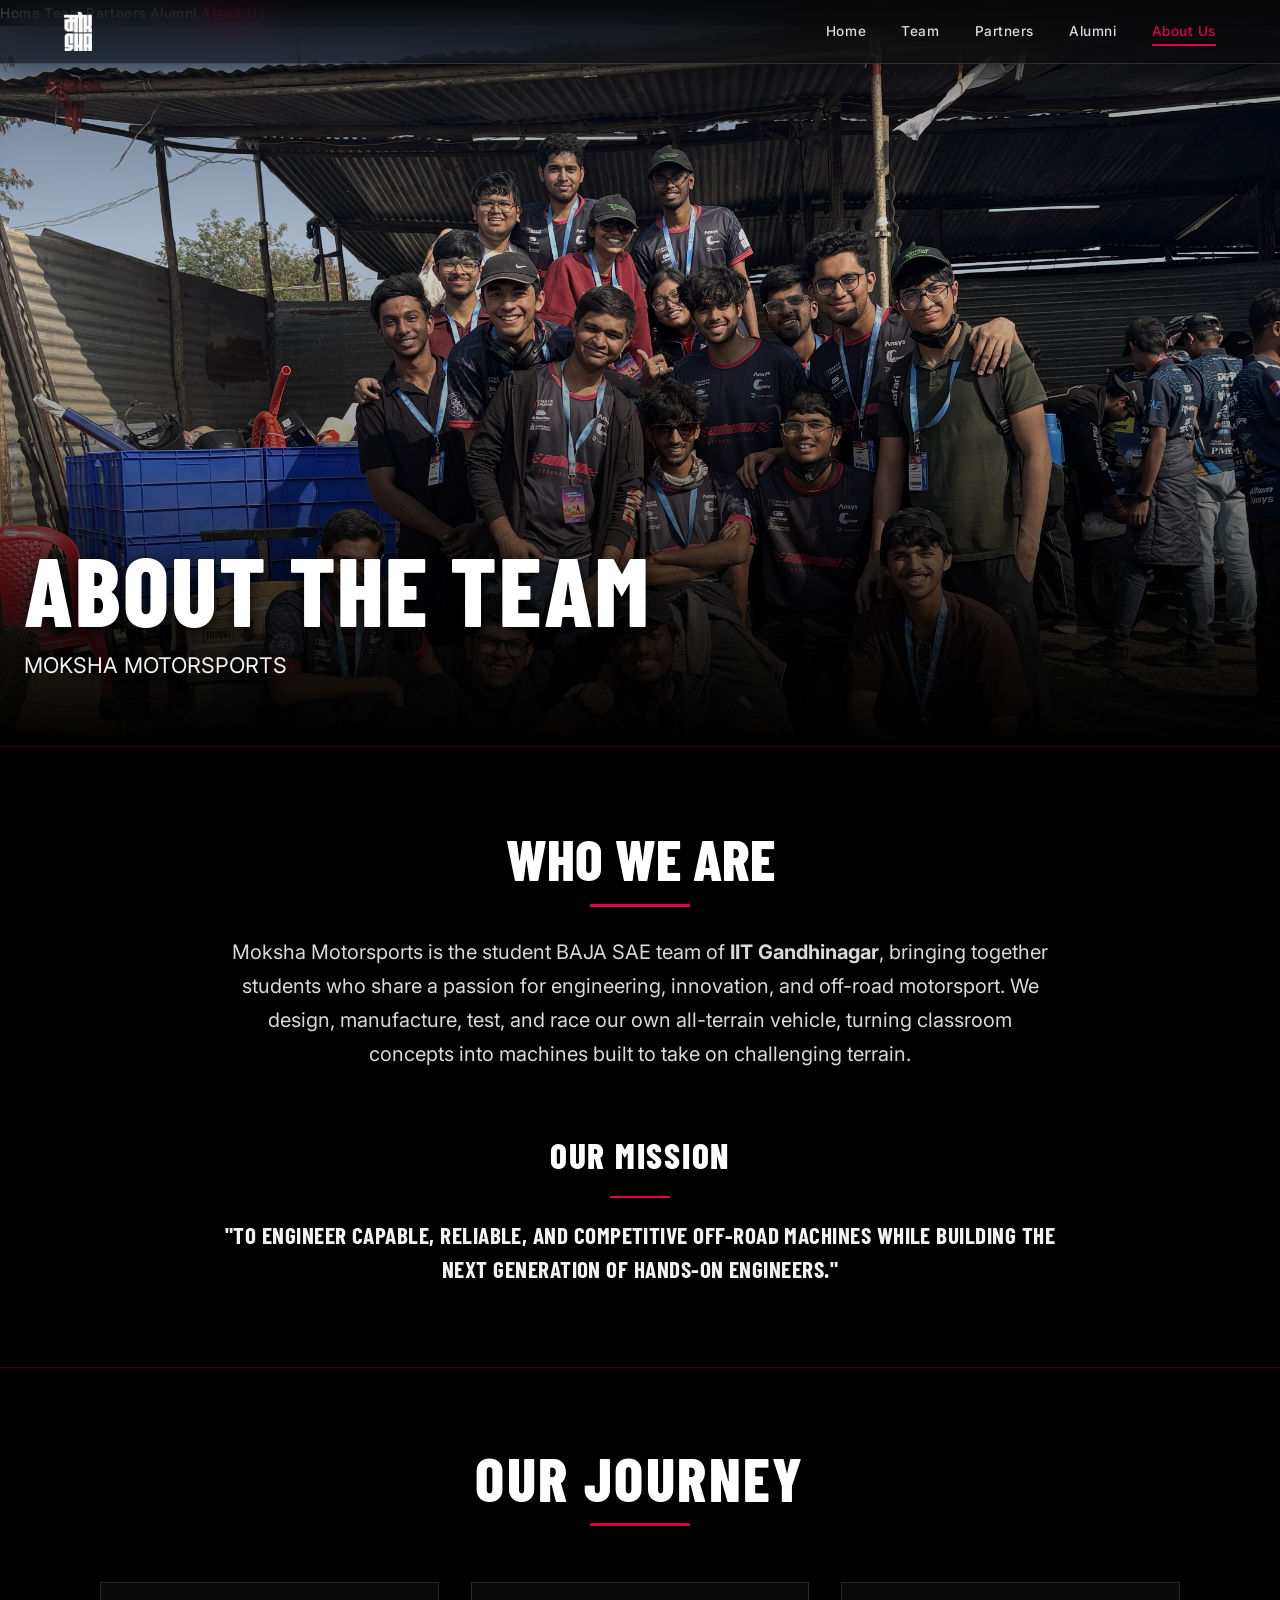
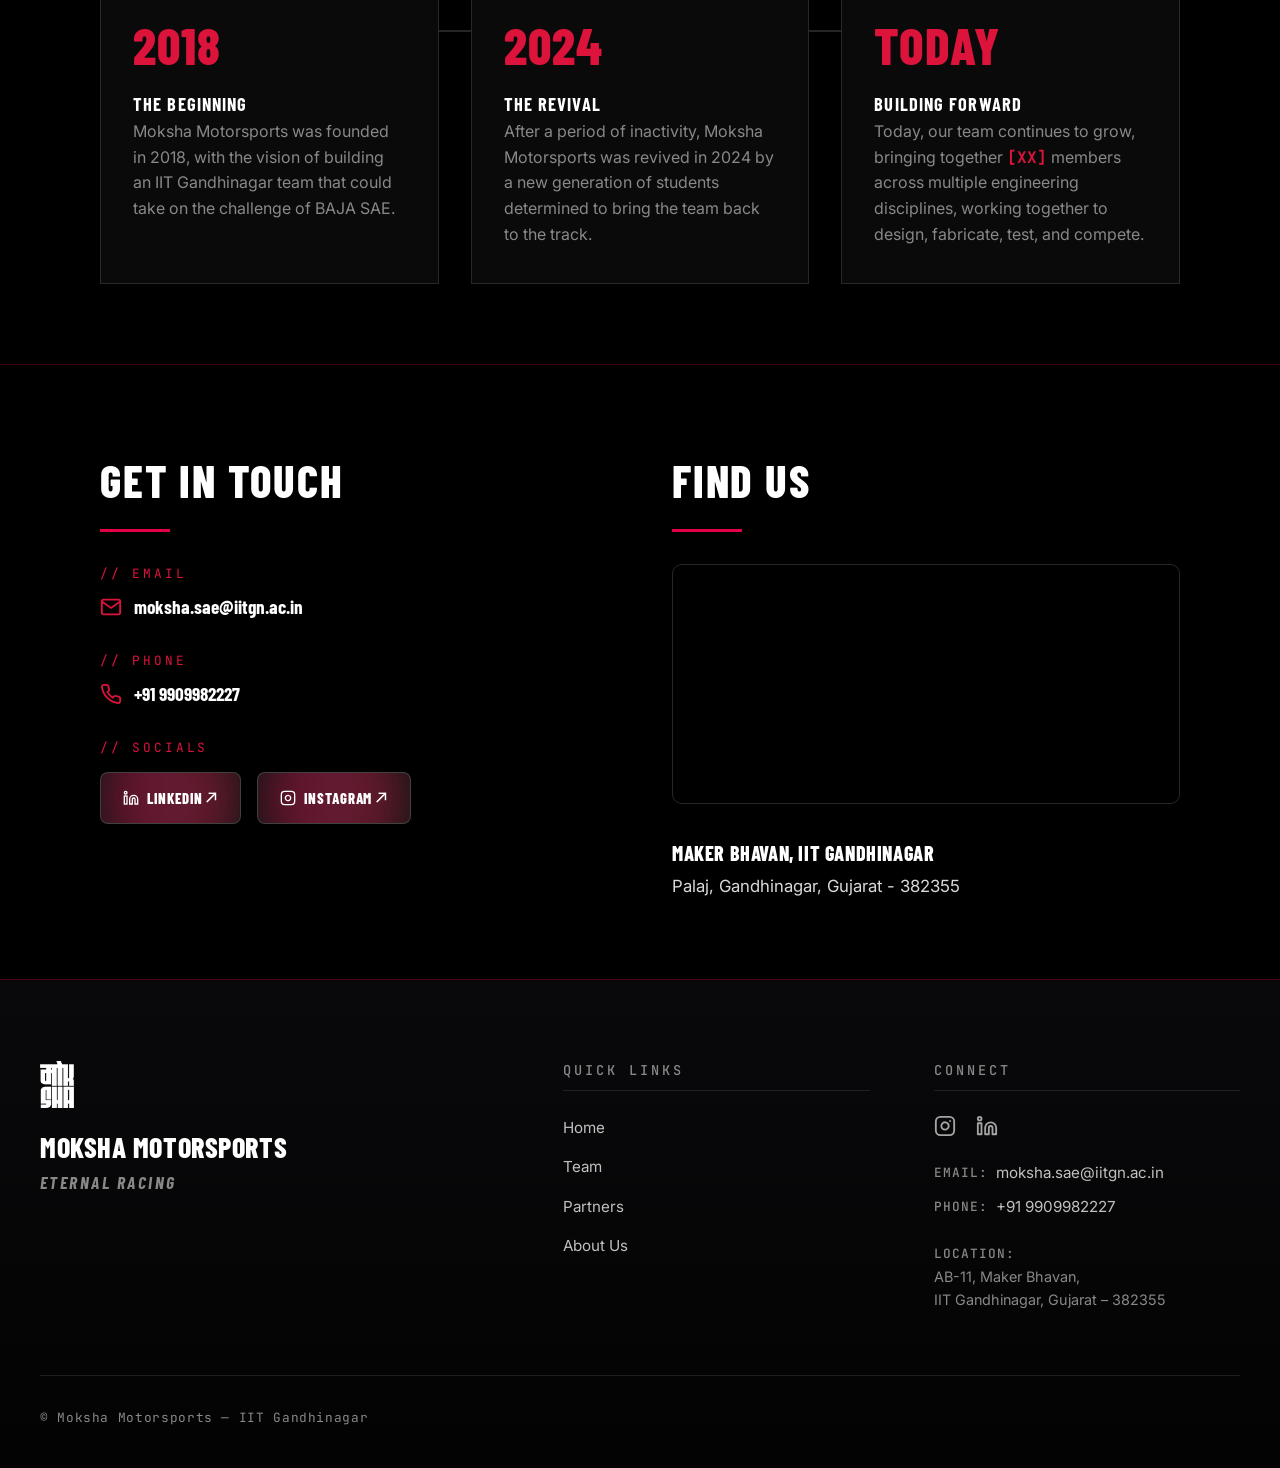
==== about.html @ 1b99bb61 "feat: initialize moksha motorsports website with HTML, CSS, JS assets and pages" ====
<!DOCTYPE html>
<html lang="en">

<head>
  <meta charset="UTF-8">
  <meta name="viewport" content="width=device-width, initial-scale=1.0">
  <title>About Us — Moksha Motorsports</title>
  <meta name="description"
    content="Learn about Moksha Motorsports, the official student BAJA SAE team of IIT Gandhinagar. Our history, mission, and off-road engineering journey.">
  <link rel="stylesheet" href="css/style.css">
  <link rel="icon" type="image/png" href="assets/moksha-logo.png">
</head>

<body>

  <a href="#content" class="skip-link">Skip to Content</a>

  <!-- NAVBAR -->
  <header class="navbar" role="banner">
    <a href="index.html" class="nav-brand" aria-label="Moksha Motorsports Home">
      <img src="assets/moksha-logo.png" alt="Moksha Motorsports Logo" class="nav-logo">
    </a>

    <!-- Desktop Navigation -->
    <nav class="nav-links" aria-label="Main Navigation">
      <a href="index.html" class="nav-link">Home</a>
      <a href="team.html" class="nav-link">Team</a>
      <a href="partners.html" class="nav-link">Partners</a>
      <a href="alumni-donors.html" class="nav-link">Alumni</a>
      <a href="about.html" class="nav-link active">About Us</a>
    </nav>

    <!-- Mobile Navigation Toggle -->
    <button class="nav-toggle" aria-label="Toggle Navigation Menu" aria-expanded="false">
      <span></span>
      <span></span>
      <span></span>
    </button>
  </header>

  <!-- Mobile Overlay Menu -->
  <div class="nav-mobile-menu" aria-hidden="true">
    <a href="index.html" class="nav-link">Home</a>
    <a href="team.html" class="nav-link">Team</a>
    <a href="partners.html" class="nav-link">Partners</a>
    <a href="alumni-donors.html" class="nav-link">Alumni</a>
    <a href="about.html" class="nav-link active">About Us</a>
  </div>

  <!-- MAIN ABOUT CONTENT -->
  <main id="content" class="team-page-wrapper">

    <!-- 1. HERO SECTION -->
    <section class="team-hero-section" aria-label="About Us Hero Header">
      <div class="team-hero-overlay"></div>
      <div class="team-hero-content">
        <h1 class="team-hero-heading">ABOUT THE TEAM</h1>
        <p class="team-hero-subheading">
          MOKSHA MOTORSPORTS
        </p>
      </div>
    </section>

    <!-- MAJOR SECTION DIVIDER -->
    <div class="section-divider" aria-hidden="true"></div>

    <!-- 2. WHO WE ARE & OUR MISSION SECTION -->
    <section class="about-section" aria-label="Who We Are and Our Mission">
      <div class="about-container">
        <div class="about-intro-wrapper">
          <h2 class="about-intro-heading">WHO WE ARE</h2>
          <p class="about-intro-text">
            Moksha Motorsports is the student BAJA SAE team of <strong>IIT Gandhinagar</strong>, bringing together
            students who share a passion for engineering, innovation, and off-road motorsport. We design, manufacture,
            test, and race our own all-terrain vehicle, turning classroom concepts into machines built to take on
            challenging terrain.
          </p>

          <h3 class="about-mission-subheading">OUR MISSION</h3>
          <p class="about-mission-one-liner">
            "To engineer capable, reliable, and competitive off-road machines while building the next generation of hands-on engineers."
          </p>
        </div>
      </div>
    </section>

    <!-- MAJOR SECTION DIVIDER -->
    <div class="section-divider" aria-hidden="true"></div>

    <!-- 4. OUR JOURNEY (TIMELINE) SECTION -->
    <section class="about-section" aria-label="Our Journey Timeline">
      <div class="about-container">
        <div style="text-align: center; margin-bottom: 2.5rem;">
          <h2 class="section-heading">OUR JOURNEY</h2>
        </div>

        <div class="about-timeline-wrapper">
          <div class="about-timeline-track" aria-hidden="true"></div>
          <div class="about-timeline-grid">

            <!-- MILESTONE 1 -->
            <article class="timeline-item">
              <div class="timeline-node-wrap">
                <span class="timeline-year">2018</span>
              </div>
              <h3 class="timeline-subtitle">THE BEGINNING</h3>
              <p class="timeline-desc">
                Moksha Motorsports was founded in 2018, with the vision of building an IIT Gandhinagar team that could
                take on the challenge of BAJA SAE.
              </p>
            </article>

            <!-- MILESTONE 2 -->
            <article class="timeline-item">
              <div class="timeline-node-wrap">
                <span class="timeline-year">2024</span>
              </div>
              <h3 class="timeline-subtitle">THE REVIVAL</h3>
              <p class="timeline-desc">
                After a period of inactivity, Moksha Motorsports was revived in 2024 by a new generation of students
                determined to bring the team back to the track.
              </p>
            </article>

            <!-- MILESTONE 3 -->
            <article class="timeline-item">
              <div class="timeline-node-wrap">
                <span class="timeline-year">TODAY</span>
              </div>
              <h3 class="timeline-subtitle">BUILDING FORWARD</h3>
              <p class="timeline-desc">
                Today, our team continues to grow, bringing together <span class="timeline-placeholder-tag">[XX]</span>
                members across multiple engineering disciplines, working together to design, fabricate, test, and
                compete.
              </p>
            </article>

          </div>
        </div>
      </div>
    </section>

    <!-- MAJOR SECTION DIVIDER -->
    <div class="section-divider" aria-hidden="true"></div>

    <!-- 5. COMBINED GET IN TOUCH & FIND US (1x2 LAYOUT) -->
    <section class="about-contact-section" aria-label="Get In Touch and Find Us">
      <div class="about-container">
        <div class="about-contact-grid">
          
          <!-- LEFT COLUMN: GET IN TOUCH -->
          <div class="about-contact-col">
            <h2 class="about-col-heading">GET IN TOUCH</h2>
            <div class="about-col-content">
              
              <div class="contact-info-block">
                <span class="contact-label">// EMAIL</span>
                <a href="mailto:moksha.sae@iitgn.ac.in" class="contact-value-link">
                  <svg class="contact-icon" viewBox="0 0 24 24" fill="none" stroke="currentColor" stroke-width="2"><path d="M4 4h16c1.1 0 2 .9 2 2v12c0 1.1-.9 2-2 2H4c-1.1 0-2-.9-2-2V6c0-1.1.9-2 2-2z"/><polyline points="22,6 12,13 2,6"/></svg>
                  moksha.sae@iitgn.ac.in
                </a>
              </div>

              <div class="contact-info-block">
                <span class="contact-label">// PHONE</span>
                <a href="tel:+919909982227" class="contact-value-link">
                  <svg class="contact-icon" viewBox="0 0 24 24" fill="none" stroke="currentColor" stroke-width="2"><path d="M22 16.92v3a2 2 0 0 1-2.18 2 19.79 19.79 0 0 1-8.63-3.07 19.5 19.5 0 0 1-6-6 19.79 19.79 0 0 1-3.07-8.67A2 2 0 0 1 4.11 2h3a2 2 0 0 1 2 1.72 12.84 12.84 0 0 0 .7 2.81 2 2 0 0 1-.45 2.11L8.09 9.91a16 16 0 0 0 6 6l1.27-1.27a2 2 0 0 1 2.11-.45 12.84 12.84 0 0 0 2.81.7A2 2 0 0 1 22 16.92z"/></svg>
                  +91 9909982227
                </a>
              </div>

              <div class="contact-info-block">
                <span class="contact-label">// SOCIALS</span>
                <div class="contact-social-buttons">
                  <a href="https://in.linkedin.com/company/moksha-motorsports" target="_blank" rel="noopener noreferrer" class="team-apply-btn social-btn-sm">
                    <div class="team-apply-btn-glow" aria-hidden="true">
                      <div></div>
                    </div>
                    <span class="team-apply-btn-text">
                      <svg class="btn-icon" viewBox="0 0 24 24" fill="none" stroke="currentColor" stroke-width="2" style="width: 16px; height: 16px; display: inline-block; vertical-align: -2px; margin-right: 5px;"><path d="M16 8a6 6 0 0 1 6 6v7h-4v-7a2 2 0 0 0-2-2 2 2 0 0 0-2 2v7h-4v-7a6 6 0 0 1 6-6z"/><rect x="2" y="9" width="4" height="12"/><circle cx="4" cy="4" r="2"/></svg>
                      LINKEDIN <span class="arrow">↗</span>
                    </span>
                  </a>
                  <a href="https://www.instagram.com/moksha_sae.iitgn?igsh=ZnZyM25kZWNtaHk3" target="_blank" rel="noopener noreferrer" class="team-apply-btn social-btn-sm">
                    <div class="team-apply-btn-glow" aria-hidden="true">
                      <div></div>
                    </div>
                    <span class="team-apply-btn-text">
                      <svg class="btn-icon" viewBox="0 0 24 24" fill="none" stroke="currentColor" stroke-width="2" style="width: 16px; height: 16px; display: inline-block; vertical-align: -2px; margin-right: 5px;"><rect x="2" y="2" width="20" height="20" rx="5" ry="5"/><path d="M16 11.37A4 4 0 1 1 12.63 8 4 4 0 0 1 16 11.37z"/><line x1="17.5" y1="6.5" x2="17.51" y2="6.5"/></svg>
                      INSTAGRAM <span class="arrow">↗</span>
                    </span>
                  </a>
                </div>
              </div>

            </div>
          </div>

          <!-- RIGHT COLUMN: FIND US -->
          <div class="about-contact-col">
            <h2 class="about-col-heading">FIND US</h2>
            <div class="about-col-content">
              <div class="map-card-container">
                <iframe
                  src="https://maps.google.com/maps?q=Maker+Bhavan,+IIT+Gandhinagar,+Palaj,+Gandhinagar,+Gujarat+382355&t=&z=16&ie=UTF8&iwloc=&output=embed"
                  title="Maker Bhavan, IIT Gandhinagar Location Map" class="contact-map-iframe" loading="lazy" allowfullscreen=""></iframe>
              </div>
              <div class="contact-address-details">
                <h3 class="address-building-name">Maker Bhavan, IIT Gandhinagar</h3>
                <p class="address-full-text">
                  Palaj, Gandhinagar, Gujarat - 382355
                </p>
              </div>
            </div>
          </div>

        </div>
      </div>
    </section>

  </main>

  <!-- FOOTER -->
  <footer class="footer" role="contentinfo">
    <div class="footer-container">
      <div class="footer-grid">
        <!-- BRAND COLUMN -->
        <div class="footer-col footer-brand">
          <a href="index.html" class="footer-logo-link" aria-label="Moksha Motorsports Home">
            <img src="assets/moksha-logo.png" alt="Moksha Motorsports Logo" class="footer-logo">
          </a>
          <h3 class="footer-brand-name">Moksha Motorsports</h3>
          <p class="footer-tagline">Eternal Racing</p>
        </div>

        <!-- QUICK LINKS COLUMN -->
        <div class="footer-col footer-links-col">
          <h4 class="footer-col-title">QUICK LINKS</h4>
          <ul class="footer-links-list">
            <li><a href="index.html" class="footer-link">Home</a></li>
            <li><a href="team.html" class="footer-link">Team</a></li>
            <li><a href="partners.html" class="footer-link">Partners</a></li>
            <li><a href="about.html" class="footer-link">About Us</a></li>
          </ul>
        </div>

        <!-- CONNECT COLUMN -->
        <div class="footer-col footer-connect-col">
          <h4 class="footer-col-title">CONNECT</h4>
          <div class="footer-socials">
            <a href="https://www.instagram.com/moksha_sae.iitgn?igsh=ZnZyM25kZWNtaHk3" target="_blank"
              rel="noopener noreferrer" class="social-link" aria-label="Follow Moksha Motorsports on Instagram">
              <svg viewBox="0 0 24 24" fill="none" stroke="currentColor" stroke-width="2" stroke-linecap="round"
                stroke-linejoin="round">
                <rect x="2" y="2" width="20" height="20" rx="5" ry="5" />
                <path d="M16 11.37A4 4 0 1 1 12.63 8 4 4 0 0 1 16 11.37z" />
                <line x1="17.5" y1="6.5" x2="17.51" y2="6.5" />
              </svg>
            </a>
            <a href="https://in.linkedin.com/company/moksha-motorsports" target="_blank" rel="noopener noreferrer"
              class="social-link" aria-label="Connect with Moksha Motorsports on LinkedIn">
              <svg viewBox="0 0 24 24" fill="none" stroke="currentColor" stroke-width="2" stroke-linecap="round"
                stroke-linejoin="round">
                <path d="M16 8a6 6 0 0 1 6 6v7h-4v-7a2 2 0 0 0-2-2 2 2 0 0 0-2 2v7h-4v-7a6 6 0 0 1 6-6z" />
                <rect x="2" y="9" width="4" height="12" />
                <circle cx="4" cy="4" r="2" />
              </svg>
            </a>
          </div>
          <p class="footer-contact-item">
            <span class="footer-item-label">Email:</span>
            <a href="mailto:moksha.sae@iitgn.ac.in" class="footer-link">moksha.sae@iitgn.ac.in</a>
          </p>
          <p class="footer-contact-item">
            <span class="footer-item-label">Phone:</span>
            <a href="tel:+919909982227" class="footer-link">+91 9909982227</a>
          </p>
          <p class="footer-address">
            <span class="footer-item-label">Location:</span><br>
            AB-11, Maker Bhavan,<br>
            IIT Gandhinagar, Gujarat – 382355
          </p>
        </div>
      </div>

      <!-- BOTTOM STRIP -->
      <div class="footer-bottom">
        <p class="footer-copyright">&copy; Moksha Motorsports — IIT Gandhinagar</p>
      </div>
    </div>
  </footer>

</body>

</html>
---- css/style.css ----
/* ================================================================
   MOKSHA MOTORSPORTS — Revamped Minimal Motorsport Aesthetic
   Iteration 1: Full-Screen Hero & Minimal Landing Page
   ================================================================ */

@import url('https://fonts.googleapis.com/css2?family=Barlow+Condensed:ital,wght@0,700;0,800;1,700;1,800&family=Inter:wght@400;500;600&family=JetBrains+Mono:wght@400;500&display=swap');

:root {
  --bg-black: #000000;
  --bg-subtle: #0A0A0A;
  --text-white: #FFFFFF;
  --text-muted: #888888;
  --font-display: 'Barlow Condensed', sans-serif;
  --font-body: 'Inter', sans-serif;
  --font-mono: 'JetBrains Mono', monospace;
  --nav-height: 64px;
  --transition-fast: 200ms cubic-bezier(0.16, 1, 0.3, 1);
}

*,
*::before,
*::after {
  box-sizing: border-box;
  margin: 0;
  padding: 0;
}

html {
  scroll-behavior: smooth;
  font-size: 16px;
  background-color: var(--bg-black);
  color: var(--text-white);
}

body {
  font-family: var(--font-body);
  background-color: var(--bg-black);
  color: var(--text-white);
  line-height: 1.6;
  overflow-x: hidden;
  -webkit-font-smoothing: antialiased;
}

a {
  color: inherit;
  text-decoration: none;
}

button {
  cursor: pointer;
  border: none;
  background: none;
  font-family: inherit;
}

/* --- Skip Link --- */
.skip-link {
  position: absolute;
  top: -100%;
  left: 1.5rem;
  padding: 0.5rem 1rem;
  background: var(--text-white);
  color: var(--bg-black);
  font-family: var(--font-mono);
  font-size: 0.8rem;
  text-transform: uppercase;
  z-index: 9999;
  transition: top var(--transition-fast);
}

.skip-link:focus {
  top: 1.5rem;
}

/* ================================================================
   NAVIGATION BAR
   Fully transparent, overlaying hero, minimalist white typography
   ================================================================ */
.navbar {
  position: fixed;
  top: 0;
  left: 0;
  width: 100%;
  height: var(--nav-height);
  z-index: 1000;
  background: rgba(10, 10, 12, 0.65);
  backdrop-filter: blur(20px) saturate(180%);
  -webkit-backdrop-filter: blur(20px) saturate(180%);
  border-bottom: 1px solid rgba(255, 255, 255, 0.12);
  box-shadow: 0 8px 32px 0 rgba(0, 0, 0, 0.4);
  display: flex;
  align-items: center;
  justify-content: space-between;
  padding-inline: clamp(1.5rem, 5vw, 4rem);
}

.nav-brand {
  position: relative;
  display: inline-flex;
  align-items: center;
  gap: 0.75rem;
}

.nav-brand:hover {
  opacity: 1;
}

.nav-logo {
  height: 40px;
  width: auto;
  object-fit: contain;
  filter: invert(1);
  transition: opacity var(--transition-fast), transform var(--transition-fast);
}

.nav-brand::after {
  content: '';
  position: absolute;
  top: 0;
  left: 0;
  width: 100%;
  height: 100%;
  background-color: #E40046;
  -webkit-mask: url('../assets/moksha-logo.png') no-repeat center / contain;
  mask: url('../assets/moksha-logo.png') no-repeat center / contain;
  opacity: 0;
  transition: opacity var(--transition-fast), transform var(--transition-fast), filter var(--transition-fast);
  pointer-events: none;
}

.nav-brand:hover .nav-logo {
  opacity: 0;
  transform: scale(1.12);
}

.nav-brand:hover::after {
  opacity: 1;
  filter: drop-shadow(0 0 10px rgba(228, 0, 70, 0.6));
  transform: scale(1.12);
}

.nav-links {
  display: flex;
  align-items: center;
  gap: 2.2rem;
  list-style: none;
}

.nav-link {
  font-family: var(--font-body);
  font-size: 0.85rem;
  font-weight: 500;
  letter-spacing: 0.04em;
  color: var(--text-white);
  position: relative;
  opacity: 0.85;
  padding-block: 0.25rem;
  transition: opacity var(--transition-fast), color var(--transition-fast);
}

.nav-link::after {
  content: '';
  position: absolute;
  bottom: 0;
  left: 0;
  width: 0%;
  height: 2px;
  background-color: #E40046;
  transition: width var(--transition-fast), background-color var(--transition-fast);
}

.nav-link:hover,
.nav-link.active {
  opacity: 1;
  color: #E40046;
}

.nav-link:hover::after,
.nav-link.active::after {
  width: 100%;
  background-color: #E40046;
}

/* Mobile Toggle */
.nav-toggle {
  display: none;
  flex-direction: column;
  gap: 6px;
  width: 28px;
  height: 20px;
  justify-content: center;
}

.nav-toggle span {
  display: block;
  width: 100%;
  height: 2px;
  background-color: var(--text-white);
  transition: transform var(--transition-fast), opacity var(--transition-fast);
}

/* ================================================================
   HOME PAGE LIVE AMBIENT BACKGROUND SYSTEM
   Cinematic, slow-moving Moksha-pink ambient light glows & grid mesh
   ================================================================ */

.home-page-wrapper {
  position: relative;
  background-color: var(--bg-black, #000000);
  overflow-x: hidden;
}

.home-ambient-bg {
  position: fixed;
  inset: 0;
  width: 100vw;
  height: 100vh;
  z-index: 0;
  pointer-events: none;
  overflow: hidden;
}

/* Individual Ambient Light Orbs */
.ambient-glow {
  position: absolute;
  border-radius: 50%;
  pointer-events: none;
  will-change: transform, opacity;
}

/* Orb 1: Top Right Pink Glow */
.glow-top-right {
  top: -15vh;
  right: -10vw;
  width: 55vw;
  height: 55vw;
  max-width: 850px;
  max-height: 850px;
  background: radial-gradient(circle, rgba(228, 0, 70, 0.32) 0%, rgba(228, 0, 70, 0.12) 50%, rgba(0, 0, 0, 0) 75%);
  filter: blur(80px);
  animation: floatAmbientTop 24s ease-in-out infinite alternate;
}

/* Orb 2: Mid Left Pink Glow */
.glow-mid-left {
  top: 35vh;
  left: -15vw;
  width: 60vw;
  height: 60vw;
  max-width: 900px;
  max-height: 900px;
  background: radial-gradient(circle, rgba(255, 42, 109, 0.30) 0%, rgba(220, 20, 60, 0.10) 50%, rgba(0, 0, 0, 0) 75%);
  filter: blur(85px);
  animation: floatAmbientMid 32s ease-in-out infinite alternate;
}

/* Orb 3: Bottom Right Pink Glow */
.glow-bottom-right {
  bottom: -15vh;
  right: -12vw;
  width: 55vw;
  height: 55vw;
  max-width: 850px;
  max-height: 850px;
  background: radial-gradient(circle, rgba(228, 0, 70, 0.32) 0%, rgba(228, 0, 70, 0.12) 55%, rgba(0, 0, 0, 0) 75%);
  filter: blur(85px);
  animation: floatAmbientBottom 28s ease-in-out infinite alternate;
}

/* Technical Motorsport Fine Grid Pattern */
.ambient-grid-overlay {
  position: absolute;
  inset: 0;
  background-image:
    linear-gradient(to right, rgba(255, 255, 255, 0.02) 1px, transparent 1px),
    linear-gradient(to bottom, rgba(255, 255, 255, 0.02) 1px, transparent 1px);
  background-size: 100px 100px;
  opacity: 0.6;
  pointer-events: none;
}

/* Remove solid black background blocks on Home page content sections to reveal live ambient pink lighting */
.home-page-wrapper .who-section,
.home-page-wrapper .mission-section,
.home-page-wrapper .sustainability-section,
.home-page-wrapper .partners-section,
.home-page-wrapper .our-partners-main-section,
.home-page-wrapper .partners-tier-wrapper,
.home-page-wrapper .partner-tier-section,
.home-page-wrapper .team-contact-section,
.home-page-wrapper .pit-wall-section {
  position: relative;
  z-index: 1;
  background-color: transparent !important;
  background: transparent !important;
}

/* Ambient Float Keyframe Animations */
@keyframes floatAmbientTop {
  0% {
    transform: translate(0, 0) scale(1);
    opacity: 0.8;
  }
  50% {
    transform: translate(-6vw, 8vh) scale(1.1);
    opacity: 1;
  }
  100% {
    transform: translate(-3vw, 15vh) scale(0.95);
    opacity: 0.7;
  }
}

@keyframes floatAmbientMid {
  0% {
    transform: translate(0, 0) scale(1);
    opacity: 0.75;
  }
  50% {
    transform: translate(8vw, -10vh) scale(1.15);
    opacity: 1;
  }
  100% {
    transform: translate(4vw, 5vh) scale(0.9);
    opacity: 0.65;
  }
}

@keyframes floatAmbientBottom {
  0% {
    transform: translate(0, 0) scale(1);
    opacity: 0.8;
  }
  50% {
    transform: translate(-7vw, -12vh) scale(1.12);
    opacity: 0.95;
  }
  100% {
    transform: translate(-4vw, -4vh) scale(0.95);
    opacity: 0.7;
  }
}

/* Reduced Motion Fallback */
@media (prefers-reduced-motion: reduce) {
  .glow-top-right,
  .glow-mid-left,
  .glow-bottom-right {
    animation: none !important;
  }
}

/* Mobile Optimizations */
@media (max-width: 768px) {
  .glow-top-right,
  .glow-mid-left,
  .glow-bottom-right {
    filter: blur(60px);
    opacity: 0.6;
  }
}

/* ================================================================
   CINEMATIC FULL-WIDTH HERO SYSTEM
   Reusable top-to-bottom image-to-dark-background fade system
   ================================================================ */
.cinematic-hero {
  position: relative;
  width: 100%;
  overflow: hidden;
  background-color: var(--bg-black, #000000);
  background-size: cover;
  background-repeat: no-repeat;
}

.cinematic-hero-overlay {
  position: absolute;
  inset: 0;
  z-index: 1;
  pointer-events: none;
  background: linear-gradient(to bottom,
      rgba(0, 0, 0, 0.5) 0%,
      rgba(0, 0, 0, 0.15) 30%,
      rgba(0, 0, 0, 0.4) 60%,
      rgba(0, 0, 0, 0.85) 85%,
      #000000 100%);
}

.hero {
  position: relative;
  width: 100%;
  height: 100vh;
  min-height: 680px;
  display: flex;
  flex-direction: column;
  align-items: center;
  justify-content: center;
  background-color: var(--bg-black);
  background-image:
    linear-gradient(to bottom, rgba(0, 0, 0, 0.55) 0%, rgba(0, 0, 0, 0.4) 40%, rgba(0, 0, 0, 0.75) 80%, #000000 100%),
    url('../assets/Moksha Orientation.png');
  background-position: center center;
  background-size: cover;
  background-repeat: no-repeat;
  padding-inline: 1.5rem;
  text-align: center;
}

/* Subtle dark grid lines texture (minimalist motorsport detail) */
.hero::before {
  content: '';
  position: absolute;
  inset: 0;
  background-image:
    linear-gradient(to right, rgba(255, 255, 255, 0.02) 1px, transparent 1px),
    linear-gradient(to bottom, rgba(255, 255, 255, 0.02) 1px, transparent 1px);
  background-size: 80px 80px;
  pointer-events: none;
  opacity: 0.6;
}

.hero-center-content {
  position: relative;
  z-index: 10;
  display: flex;
  flex-direction: column;
  align-items: center;
  justify-content: center;
  max-width: 1100px;
  margin: auto;
}

/* Main Title: MOKSHA MOTORSPORTS */
.hero-title {
  font-family: var(--font-display);
  font-size: clamp(3.2rem, 9.5vw, 9.5rem);
  font-weight: 800;
  text-transform: uppercase;
  letter-spacing: -0.02em;
  line-height: 0.9;
  color: var(--text-white);
  margin-bottom: 0.75rem;
  user-select: none;
  animation: heroFadeIn 800ms cubic-bezier(0.16, 1, 0.3, 1) forwards;
}

/* Tagline: Eternal Racing */
.hero-tagline {
  font-family: var(--font-display);
  font-size: clamp(1.25rem, 3.2vw, 2.5rem);
  font-weight: 700;
  font-style: italic;
  text-transform: uppercase;
  letter-spacing: 0.18em;
  color: var(--text-muted);
  margin-bottom: 2.25rem;
  animation: heroFadeIn 1000ms cubic-bezier(0.16, 1, 0.3, 1) forwards;
}

/* Social Links */
.hero-socials {
  display: flex;
  align-items: center;
  justify-content: center;
  gap: 1.75rem;
  animation: heroFadeIn 1200ms cubic-bezier(0.16, 1, 0.3, 1) forwards;
}

.social-link {
  display: inline-flex;
  align-items: center;
  justify-content: center;
  color: var(--text-white);
  opacity: 0.75;
  transition: opacity var(--transition-fast), transform var(--transition-fast);
}

.social-link:hover {
  opacity: 1;
  transform: translateY(-2px);
}

.social-link svg {
  width: 22px;
  height: 22px;
}

/* Scroll Indicator */
.hero-scroll {
  position: absolute;
  bottom: 2rem;
  left: 50%;
  transform: translateX(-50%);
  z-index: 10;
  display: flex;
  flex-direction: column;
  align-items: center;
  gap: 0.5rem;
  color: var(--text-white);
  opacity: 0.6;
  transition: opacity var(--transition-fast), transform var(--transition-fast);
  cursor: pointer;
  animation: bounceIndicator 2.5s ease-in-out infinite;
}

.hero-scroll:hover {
  opacity: 1;
}

.scroll-arrow {
  font-size: 1.25rem;
  line-height: 1;
}

/* Animations */
@keyframes heroFadeIn {
  from {
    opacity: 0;
    transform: translateY(16px);
  }

  to {
    opacity: 1;
    transform: translateY(0);
  }
}

@keyframes bounceIndicator {

  0%,
  100% {
    transform: translate(-50%, 0);
    opacity: 0.5;
  }

  50% {
    transform: translate(-50%, 8px);
    opacity: 0.9;
  }
}

.section-heading {
  font-family: var(--font-display);
  font-size: clamp(2.4rem, 5vw, 3.8rem);
  font-weight: 800;
  letter-spacing: 0.04em;
  text-transform: uppercase;
  color: var(--text-white);
  line-height: 1;
}

.section-heading::after,
.who-heading::after,
.mission-heading::after,
.sustainability-headline::after,
.partners-heading::after,
.our-partners-main-heading::after,
.deck-section-header .tier-title::after,
.cta-heading::after {
  content: "";
  display: block;
  width: 100px;
  height: 3px;
  background-color: #E40046;
  margin-top: 0.85rem;
  margin-left: auto;
  margin-right: auto;
  border-radius: 2px;
}



/* Spacing adjustment for headers with subtitles underneath */
.deck-section-header .tier-title::after {
  margin-bottom: 0.85rem;
}

/* ================================================================
   WHO WE ARE SECTION
   ================================================================ */
.who-section {
  display: flex;
  flex-direction: column;
  align-items: center;
  padding: 5rem 1.5rem;
  background-color: var(--bg-subtle);
  width: 100%;
}

.who-heading {
  font-family: var(--font-display);
  font-size: clamp(2.5rem, 6vw, 4rem);
  text-align: center;
  margin-bottom: 3.5rem;
  text-transform: uppercase;
  letter-spacing: 0.04em;
  color: var(--text-white);
}

.who-container {
  display: flex;
  flex-direction: row;
  align-items: center;
  justify-content: space-between;
  gap: 3.5rem;
  max-width: 1200px;
  width: 100%;
}

@media (max-width: 899px) {
  .who-container {
    flex-direction: column;
    text-align: center;
    gap: 2rem;
  }
}

.who-text {
  flex: 1;
}

.pull-line {
  font-family: var(--font-display);
  font-size: clamp(1.5rem, 5vw, 2.5rem);
  font-weight: 800;
  line-height: 1.2;
  margin-bottom: 1rem;
  color: var(--text-white);
}

.who-body {
  font-family: var(--font-body);
  font-size: 1rem;
  color: var(--text-muted);
}

.who-image {
  flex: 1;
  display: flex;
  flex-direction: column;
  align-items: center;
}

.image-placeholder {
  width: 100%;
  max-width: 400px;
  height: 250px;
  background-color: var(--bg-subtle);
  border: 1px solid rgba(255, 255, 255, 0.2);
}

.caption {
  font-size: 0.875rem;
  color: var(--text-muted);
  margin-top: 0.5rem;
}

/* Reveal animation */
.reveal {
  opacity: 0;
  transform: translateY(30px);
  animation: revealAnim 800ms var(--transition-fast) forwards;
}

@keyframes revealAnim {
  to {
    opacity: 1;
    transform: none;
  }
}


/* ================================================================
   RESPONSIVE DESIGN
   ================================================================ */
@media (max-width: 899px) {
  .nav-links {
    display: none;
  }

  .nav-toggle {
    display: flex;
  }

  .nav-mobile-menu.is-open {
    display: flex;
    flex-direction: column;
    position: fixed;
    inset: 0;
    background-color: var(--bg-black);
    z-index: 99;
    padding: calc(var(--nav-height) + 2rem) 2rem 2rem;
    gap: 2rem;
  }

  .nav-mobile-menu .nav-link {
    font-family: var(--font-display);
    font-size: 2rem;
    font-weight: 700;
    text-transform: uppercase;
    letter-spacing: 0.04em;
  }
}

/* -------------------------------------------------
   MISSION SECTION – OUR MISSION
   ------------------------------------------------- */
.mission-section {
  padding: 5rem 1.5rem;
  background-color: var(--bg-black);
  color: var(--text-white);
  max-width: 1200px;
  margin: 0 auto;
}

.mission-heading {
  font-family: var(--font-display);
  font-size: clamp(2.5rem, 6vw, 4rem);
  text-align: center;
  margin-bottom: 3.5rem;
  text-transform: uppercase;
  letter-spacing: 0.04em;
}

.principle-row {
  display: flex;
  align-items: center;
  justify-content: space-between;
  gap: 3.5rem;
  padding: 3rem 0;
}

.principle-text-group {
  display: flex;
  align-items: center;
  gap: 2rem;
  flex: 1;
}

.principle-number {
  flex: 0 0 4.5rem;
  font-family: var(--font-display);
  font-size: clamp(3.5rem, 8vw, 6rem);
  font-weight: 800;
  color: var(--text-white);
  transition: color var(--transition-fast);
  line-height: 1;
}

.principle-content {
  flex: 1;
}

.principle-title {
  font-family: var(--font-display);
  font-size: clamp(1.6rem, 3.5vw, 2.3rem);
  font-weight: 700;
  margin-bottom: 0.5rem;
  letter-spacing: 0.02em;
}

.principle-desc {
  font-family: var(--font-body);
  font-size: 1rem;
  color: var(--text-muted);
  max-width: 520px;
  line-height: 1.6;
}

.principle-image-wrap {
  flex: 0 0 350px;
  max-width: 400px;
  width: 100%;
  display: flex;
  flex-direction: column;
  align-items: center;
}

/* Hover accent effects */
@media (hover: hover) and (min-width: 900px) {
  .principle-row:hover .principle-number {
    color: #dc143c;
    /* crimson accent */
  }
}

/* Mobile / tablet layout */
@media (max-width: 899px) {

  .principle-row,
  .principle-row-reverse {
    flex-direction: column;
    text-align: center;
    gap: 1.5rem;
    padding: 2.5rem 0;
  }

  .principle-text-group {
    flex-direction: column;
    text-align: center;
    gap: 0.75rem;
  }

  .principle-number {
    margin-bottom: 0.25rem;
  }

  .principle-image-wrap {
    flex: unset;
    max-width: 100%;
  }
}

/* ================================================================
   SUSTAINABILITY SECTION
   ================================================================ */
.sustainability-section {
  padding: 6rem 1.5rem;
  background-color: var(--bg-subtle);
  color: var(--text-white);
  width: 100%;
}

.sustainability-container {
  max-width: 1200px;
  margin: 0 auto;
}

.sustainability-header {
  text-align: center;
  margin-bottom: 4rem;
}

.sustainability-label {
  font-family: var(--font-mono);
  font-size: 0.875rem;
  font-weight: 500;
  letter-spacing: 0.25em;
  color: var(--text-muted);
  text-transform: uppercase;
  display: block;
  margin-bottom: 0.75rem;
}

.sustainability-headline {
  font-family: var(--font-display);
  font-size: clamp(2.5rem, 6vw, 4rem);
  font-weight: 800;
  text-transform: uppercase;
  letter-spacing: 0.04em;
  color: var(--text-white);
  margin-bottom: 3.5rem;
}

.sustainability-plus {
  color: #dc143c;
  /* Crimson accent for + symbol */
  font-weight: 800;
}

.sustainability-subtitle {
  font-family: var(--font-body);
  font-size: clamp(1.1rem, 2.5vw, 1.4rem);
  color: var(--text-muted);
  font-weight: 400;
  letter-spacing: 0.02em;
}

.sustainability-grid {
  display: grid;
  grid-template-columns: 1.2fr 0.8fr;
  gap: 4rem;
  align-items: center;
}

/* Principles List Styling */
.sustainability-principles-col {
  display: flex;
  flex-direction: column;
}

.principles-group {
  display: flex;
  flex-direction: column;
}

.principles-group-spacer {
  height: 2.25rem;
}

.sustainability-row {
  position: relative;
  display: flex;
  align-items: center;
  gap: 2rem;
  padding: 1.25rem 0;
  cursor: default;
  transition: transform var(--transition-fast);
}

.sustainability-num {
  font-family: var(--font-mono);
  font-size: 1.25rem;
  font-weight: 500;
  color: var(--text-muted);
  flex: 0 0 2.5rem;
  transition: color var(--transition-fast);
}

.sustainability-text {
  font-family: var(--font-display);
  font-size: clamp(1.35rem, 2.8vw, 1.85rem);
  font-weight: 700;
  letter-spacing: 0.03em;
  text-transform: uppercase;
  color: var(--text-white);
  flex: 1;
  transition: transform var(--transition-fast), color var(--transition-fast);
}

/* Desktop Hover interactions */
@media (hover: hover) and (min-width: 900px) {
  .sustainability-row:hover .sustainability-num {
    color: #dc143c;
    /* Crimson */
  }

  .sustainability-row:hover .sustainability-text {
    transform: translateX(6px);
  }
}

/* Image Column Styling */
.sustainability-image-col {
  display: flex;
  justify-content: center;
}

.sustainability-image-wrap {
  width: 100%;
  max-width: 420px;
  display: flex;
  flex-direction: column;
  align-items: center;
}

.sustainability-placeholder {
  width: 100%;
  height: 380px;
  background-color: var(--bg-black);
  border: 1px solid rgba(255, 255, 255, 0.15);
  position: relative;
  overflow: hidden;
  transition: border-color var(--transition-fast);
}

.sustainability-placeholder::before {
  content: '';
  position: absolute;
  inset: 0;
  background:
    linear-gradient(to right, rgba(0, 229, 255, 0.04) 1px, transparent 1px),
    linear-gradient(to bottom, rgba(0, 229, 255, 0.04) 1px, transparent 1px);
  background-size: 40px 40px;
  pointer-events: none;
}

.sustainability-image-wrap:hover .sustainability-placeholder {
  border-color: rgba(0, 229, 255, 0.4);
}

/* Responsive adjustments */
@media (max-width: 899px) {
  .sustainability-grid {
    grid-template-columns: 1fr;
    gap: 3rem;
  }

  .sustainability-headline {
    font-size: clamp(2rem, 8vw, 3.2rem);
  }

  .sustainability-row {
    padding: 1rem 0;
    gap: 1.25rem;
  }

  .sustainability-text {
    font-size: clamp(1.15rem, 4vw, 1.4rem);
  }

  .sustainability-placeholder {
    height: 260px;
  }
}

/* ================================================================
   PIT WALL / CONTACT SECTION
   ================================================================ */
.pit-wall-section {
  padding: 6rem 1.5rem;
  background-color: var(--bg-black);
  color: var(--text-white);
  border-top: 1px solid rgba(255, 255, 255, 0.1);
  width: 100%;
}

.pit-wall-container {
  max-width: 1200px;
  margin: 0 auto;
}

.pit-wall-header {
  margin-bottom: 3.5rem;
  text-align: center;
}

.pit-wall-label {
  font-family: var(--font-mono);
  font-size: 0.875rem;
  font-weight: 500;
  letter-spacing: 0.25em;
  color: var(--text-muted);
  text-transform: uppercase;
  display: block;
  margin-bottom: 0.75rem;
}

.pit-wall-title {
  font-family: var(--font-display);
  font-size: clamp(2.2rem, 5vw, 3.5rem);
  font-weight: 800;
  text-transform: uppercase;
  letter-spacing: 0.03em;
  color: var(--text-white);
  line-height: 1.1;
}

.pit-wall-panel {
  display: grid;
  grid-template-columns: 1fr 1fr;
  gap: 3.5rem;
  padding: 3.5rem;
  background-color: var(--bg-subtle);
  border: 1px solid rgba(255, 255, 255, 0.15);
  position: relative;
  transition: border-color var(--transition-fast);
}

.pit-wall-panel:hover {
  border-color: rgba(255, 255, 255, 0.3);
}

/* Corner Telemetry Indicators */
.pit-wall-panel::before {
  content: '';
  position: absolute;
  top: -1px;
  left: -1px;
  width: 16px;
  height: 16px;
  border-top: 2px solid #dc143c;
  border-left: 2px solid #dc143c;
}

.pit-wall-panel::after {
  content: '';
  position: absolute;
  bottom: -1px;
  right: -1px;
  width: 16px;
  height: 16px;
  border-bottom: 2px solid #00e5ff;
  border-right: 2px solid #00e5ff;
}

.pit-wall-col {
  display: flex;
  flex-direction: column;
}

.pit-wall-meta-label {
  font-family: var(--font-mono);
  font-size: 0.75rem;
  font-weight: 500;
  letter-spacing: 0.2em;
  color: var(--text-muted);
  text-transform: uppercase;
  margin-bottom: 1rem;
}

.pit-wall-email {
  font-family: var(--font-display);
  font-size: clamp(1.4rem, 3.2vw, 2.2rem);
  font-weight: 700;
  color: var(--text-white);
  transition: color var(--transition-fast);
  word-break: break-all;
}

.pit-wall-email:hover {
  color: #00e5ff;
  /* Electric Blue */
}

.pit-wall-address {
  font-family: var(--font-body);
  font-size: 1rem;
  color: var(--text-muted);
  line-height: 1.6;
  margin-bottom: 1.25rem;
}

.pit-wall-directions {
  display: inline-flex;
  align-items: center;
  gap: 0.5rem;
  font-family: var(--font-mono);
  font-size: 0.9rem;
  font-weight: 500;
  color: var(--text-white);
  text-transform: uppercase;
  letter-spacing: 0.05em;
  transition: color var(--transition-fast);
}

.pit-wall-directions .arrow {
  transition: transform var(--transition-fast);
}

.pit-wall-directions:hover {
  color: #dc143c;
  /* Crimson */
}

.pit-wall-directions:hover .arrow {
  transform: translateX(4px);
}

/* ================================================================
   FOOTER SECTION
   ================================================================ */
.footer {
  background: linear-gradient(180deg, #09090b 0%, #030304 100%) !important;
  color: var(--text-white);
  padding: 5rem 1.5rem 2.5rem;
  border-top: 1px solid rgba(228, 0, 70, 0.35);
  box-shadow: 0 -12px 40px rgba(0, 0, 0, 0.85);
  position: relative;
  z-index: 10;
  width: 100%;
}

.footer-container {
  max-width: 1200px;
  margin: 0 auto;
}

.footer-grid {
  display: grid;
  grid-template-columns: 1.5fr 1fr 1fr;
  gap: 4rem;
  margin-bottom: 4rem;
  align-items: start;
}

.footer-col {
  display: flex;
  flex-direction: column;
}

/* Brand Column */
.footer-logo-link {
  display: inline-block;
  margin-bottom: 1rem;
}

.footer-logo {
  height: 48px;
  width: auto;
  object-fit: contain;
  filter: invert(1);
  transition: opacity var(--transition-fast);
}

.footer-logo-link:hover .footer-logo {
  opacity: 0.8;
}

.footer-brand-name {
  font-family: var(--font-display);
  font-size: 1.75rem;
  font-weight: 800;
  text-transform: uppercase;
  letter-spacing: 0.02em;
  color: var(--text-white);
  line-height: 1.1;
  margin-bottom: 0.35rem;
}

.footer-tagline {
  font-family: var(--font-display);
  font-size: 1.1rem;
  font-weight: 700;
  font-style: italic;
  text-transform: uppercase;
  letter-spacing: 0.14em;
  color: var(--text-muted);
}

/* Section Headings in Footer */
.footer-col-title {
  font-family: var(--font-mono);
  font-size: 0.85rem;
  font-weight: 500;
  letter-spacing: 0.22em;
  color: var(--text-muted);
  text-transform: uppercase;
  margin-bottom: 1.5rem;
  padding-bottom: 0.5rem;
  border-bottom: 1px solid rgba(255, 255, 255, 0.1);
  display: inline-block;
}

/* Quick Links List */
.footer-links-list {
  list-style: none;
  display: flex;
  flex-direction: column;
  gap: 0.85rem;
}

.footer-link {
  font-family: var(--font-body);
  font-size: 0.95rem;
  color: rgba(255, 255, 255, 0.75);
  transition: color var(--transition-fast), transform var(--transition-fast);
  display: inline-block;
}

.footer-link:hover {
  color: #E40046;
  transform: translateX(4px);
}

/* Connect Column */
.footer-socials {
  display: flex;
  align-items: center;
  gap: 1.25rem;
  margin-bottom: 1.5rem;
}

.footer-socials .social-link {
  display: inline-flex;
  align-items: center;
  justify-content: center;
  color: rgba(255, 255, 255, 0.85);
  border: none;
  background: transparent;
  padding: 0;
  width: auto;
  height: auto;
  border-radius: 0;
  transition: color var(--transition-fast), transform var(--transition-fast), opacity var(--transition-fast);
}

.footer-socials .social-link:hover {
  color: #E40046;
  transform: translateY(-2px);
  opacity: 1;
}

.footer-contact-item {
  margin-bottom: 0.6rem;
  display: flex;
  align-items: center;
  gap: 0.5rem;
}

.footer-item-label {
  font-family: var(--font-mono);
  font-size: 0.8rem;
  font-weight: 500;
  color: var(--text-muted);
  text-transform: uppercase;
  letter-spacing: 0.08em;
}

.footer-address {
  font-family: var(--font-body);
  font-size: 0.9rem;
  color: var(--text-muted);
  line-height: 1.6;
  margin-top: 0.75rem;
}

/* Footer Bottom Strip */
.footer-bottom {
  padding-top: 2rem;
  border-top: 1px solid rgba(255, 255, 255, 0.1);
  display: flex;
  align-items: center;
  justify-content: space-between;
}

.footer-copyright {
  font-family: var(--font-mono);
  font-size: 0.8rem;
  color: var(--text-muted);
  letter-spacing: 0.05em;
}

/* Responsive adjustments */
@media (max-width: 899px) {
  .pit-wall-panel {
    grid-template-columns: 1fr;
    gap: 2.5rem;
    padding: 2.25rem 1.5rem;
  }

  .footer-grid {
    grid-template-columns: 1fr;
    gap: 3rem;
  }

  .footer-bottom {
    flex-direction: column;
    text-align: center;
    gap: 1rem;
  }
}

/* ================================================================
   OUR PARTNERS SECTION
   ================================================================ */
.partners-section {
  padding: 6rem 1.5rem;
  background-color: var(--bg-black);
  color: var(--text-white);
  width: 100%;
  position: relative;
}

.partners-container {
  max-width: 1240px;
  margin: 0 auto;
}

.partners-header {
  text-align: center;
  margin-bottom: 3.5rem;
}

.partners-heading {
  font-family: var(--font-display);
  font-size: clamp(2.2rem, 5vw, 3.5rem);
  font-weight: 800;
  text-transform: uppercase;
  letter-spacing: 0.05em;
  color: var(--text-white);
  line-height: 1;
}

/* Integrated Sponsor Wall Grid — 2 Tiered Rows (Top Donors + Associate Donors) */
.sponsor-wall {
  display: flex;
  flex-direction: column;
  align-items: center;
  gap: 4rem;
  width: 100%;
  max-width: 1200px;
  margin: 0 auto;
  padding: 1rem 0;
}

.sponsor-wall-row {
  display: flex;
  align-items: center;
  justify-content: center;
  gap: 5rem;
  width: 100%;
}

.sponsor-wall-row-3 {
  gap: 5.5rem;
}

.sponsor-wall-item {
  display: flex;
  align-items: center;
  justify-content: center;
  padding: 0.75rem 1.25rem;
  text-decoration: none;
  background: transparent;
  border: none;
  box-shadow: none;
  outline: none;
  cursor: pointer;
}

div.sponsor-wall-item {
  cursor: default;
}

/* Top Row (Major Donors): Spark Minda, GT, Kula — Prominent Scale */
.sponsor-wall-row-3 .sponsor-wall-logo {
  max-height: 82px;
  max-width: 240px;
  width: auto;
  height: auto;
  object-fit: contain;
  filter: grayscale(100%) opacity(0.65) brightness(0.9);
  transition: filter 300ms ease, opacity 300ms ease, transform 300ms ease;
}

.sponsor-wall-row-3 .sponsor-wall-text-logo {
  font-family: var(--font-display);
  font-size: 2.2rem;
  font-weight: 800;
  letter-spacing: 0.08em;
  text-transform: uppercase;
  color: #8A8A8A;
  opacity: 0.75;
  transition: color 300ms ease, opacity 300ms ease, transform 300ms ease;
}

/* Row 2 (Associate Donors): BKT, Ansys, Dassault, Maker Bhavan — Standard Scale */
.sponsor-wall-row-4 .sponsor-wall-logo {
  max-height: 48px;
  max-width: 160px;
  width: auto;
  height: auto;
  object-fit: contain;
  filter: grayscale(100%) opacity(0.5) brightness(0.8);
  transition: filter 300ms ease, opacity 300ms ease, transform 300ms ease;
}

/* Dedicated sizing bump for Dassault Systèmes logo on homepage */
.sponsor-wall-logo[src*="ds-logo"] {
  max-height: 60px;
  max-width: 185px;
  transform: scale(1.18);
}

/* Subtle Hover Interaction: transition from muted grey (#8A8A8A) to near-white (#FFFFFF) */
@media (hover: hover) {
  .sponsor-wall-item:hover .sponsor-wall-logo {
    filter: grayscale(100%) opacity(1) brightness(1.4);
  }

  .sponsor-wall-item:hover .sponsor-wall-text-logo {
    color: #FFFFFF;
    opacity: 1;
  }
}

.sponsor-wall-item:focus-visible {
  outline: 2px solid rgba(255, 255, 255, 0.4);
  outline-offset: 4px;
}

/* Responsive Sponsor Wall */
@media (max-width: 991px) {
  .sponsor-wall {
    gap: 3rem;
  }

  .sponsor-wall-row {
    gap: 3rem;
  }

  .sponsor-wall-row-3 .sponsor-wall-logo {
    max-height: 65px;
    max-width: 190px;
  }

  .sponsor-wall-row-3 .sponsor-wall-text-logo {
    font-size: 1.7rem;
  }

  .sponsor-wall-row-4 .sponsor-wall-logo {
    max-height: 40px;
    max-width: 130px;
  }
}

@media (max-width: 640px) {
  .partners-section {
    padding: 4rem 1rem;
  }

  .partners-header {
    margin-bottom: 2.5rem;
  }

  .sponsor-wall {
    gap: 2rem;
  }

  .sponsor-wall-row {
    flex-wrap: wrap;
    gap: 2rem 1.5rem;
  }

  .sponsor-wall-row-3 .sponsor-wall-logo {
    max-height: 52px;
    max-width: 150px;
  }

  .sponsor-wall-row-3 .sponsor-wall-text-logo {
    font-size: 1.3rem;
  }

  .sponsor-wall-row-4 .sponsor-wall-logo {
    max-height: 35px;
    max-width: 110px;
  }
}

/* ================================================================
   TEAM PAGE LAYOUT & STICKY RIGHT SIDEBAR
   ================================================================ */
.team-page-wrapper {
  padding-top: 0;
  padding-bottom: 0;
  background-color: var(--bg-black);
  color: var(--text-white);
  min-height: 100vh;
}

/* ================================================================
   1. HERO SECTION (Full-Screen 100vh Hero with team photograph background)
   ================================================================ */
.team-hero-section {
  position: relative;
  width: 100%;
  min-height: 80vh;
  display: flex;
  align-items: flex-end;
  background-image: url('../assets/team-photo-2026-2.png');
  background-size: cover;
  background-position: 5% 35%;
  overflow: hidden;
  background-color: var(--bg-black);
}

.team-hero-overlay {
  position: absolute;
  inset: 0;
  background: linear-gradient(to bottom,
      rgba(0, 0, 0, 0.45) 0%,
      rgba(0, 0, 0, 0.15) 30%,
      rgba(0, 0, 0, 0.4) 60%,
      rgba(0, 0, 0, 0.85) 85%,
      #000000 100%);
  z-index: 1;
  pointer-events: none;
}

.team-hero-content {
  position: relative;
  z-index: 2;
  width: 100%;
  max-width: 1280px;
  margin: 0 auto;
  padding: calc(var(--nav-height) + 4rem) 1.5rem 4rem 1.5rem;
}

.team-hero-tag {
  font-family: var(--font-mono);
  font-size: 0.85rem;
  font-weight: 500;
  letter-spacing: 0.25em;
  color: #00e5ff;
  /* Electric blue accent */
  display: block;
  margin-bottom: 0.75rem;
  text-transform: uppercase;
  text-shadow: 0 2px 8px rgba(0, 0, 0, 0.8);
  text-align: left;
}

.team-hero-heading {
  font-family: var(--font-display);
  font-size: clamp(3.2rem, 8.5vw, 6rem);
  font-weight: 800;
  letter-spacing: 0.02em;
  line-height: 0.95;
  text-transform: uppercase;
  color: var(--text-white);
  margin-bottom: 1rem;
  text-shadow: 0 4px 16px rgba(0, 0, 0, 0.85);
  text-align: left;
}

.team-hero-subheading {
  font-family: var(--font-body);
  font-size: clamp(1.1rem, 2.2vw, 1.35rem);
  color: rgba(255, 255, 255, 0.95);
  max-width: 720px;
  line-height: 1.45;
  text-shadow: 0 2px 10px rgba(0, 0, 0, 0.85);
  text-align: left;
  margin-inline: 0;
}

/* ================================================================
   2. ABOUT THE TEAM SECTION (Full page width)
   ================================================================ */
.team-about-section {
  padding: 5rem 0;
  background-color: var(--bg-black);
}

.team-about-container {
  max-width: 1280px;
  margin: 0 auto;
  padding-inline: 1.5rem;
}

.team-about-header {
  text-align: center;
  margin-bottom: 3.5rem;
  display: flex;
  flex-direction: column;
  align-items: center;
}

.team-about-content-grid {
  display: grid;
  grid-template-columns: 1.4fr 1fr;
  gap: 4rem;
  align-items: start;
}

.team-about-lead {
  font-family: var(--font-display);
  font-size: clamp(1.4rem, 2.6vw, 1.85rem);
  font-weight: 700;
  line-height: 1.4;
  color: var(--text-white);
  margin-bottom: 1.5rem;
  letter-spacing: 0.01em;
}

.team-about-body {
  font-family: var(--font-body);
  font-size: 1.15rem;
  line-height: 1.75;
  color: var(--text-muted);
}

.team-about-meta-panel {
  display: grid;
  grid-template-columns: repeat(2, 1fr);
  gap: 1.5rem;
  padding: 2rem;
  background-color: var(--bg-raised, #0a0a0a);
  border: 1px solid rgba(255, 255, 255, 0.12);
}

.meta-item {
  display: flex;
  flex-direction: column;
  gap: 0.35rem;
}

.meta-label {
  font-family: var(--font-mono);
  font-size: 0.72rem;
  letter-spacing: 0.2em;
  color: var(--text-muted);
}

.meta-value {
  font-family: var(--font-display);
  font-size: 1.15rem;
  font-weight: 700;
  color: var(--text-white);
  letter-spacing: 0.03em;
}

/* ================================================================
   3. TEAMS SECTION (ROSTER & RIGHT SIDEBAR CONTAINED ONLY IN THIS SECTION)
   ================================================================ */
.teams-roster-section {
  padding: 5rem 0 6rem 0;
  background-color: var(--bg-black);
}

.teams-section-container {
  max-width: 1440px;
  margin: 0 auto;
  padding-inline: 2rem;
}

.teams-section-header {
  text-align: center;
  margin-bottom: 3.5rem;
  display: flex;
  flex-direction: column;
  align-items: center;
}

.teams-layout-grid {
  display: flex;
  gap: 2.5rem;
  align-items: flex-start;
  justify-content: space-between;
}

.teams-main-content {
  flex: 1;
  min-width: 0;
  /* Prevent flex overflow */
}

.team-category-block {
  margin-bottom: 4rem;
}

.category-heading {
  font-family: var(--font-display);
  font-size: clamp(1.85rem, 3.6vw, 2.5rem);
  font-weight: 800;
  letter-spacing: 0.04em;
  margin-bottom: 2rem;
  padding-bottom: 0.5rem;
  color: var(--text-white);
  text-align: center;
}

/* Sticky Right Sidebar (Pushed to Far Right Border) */
.team-sidebar-col {
  flex: 0 0 160px;
  margin-left: auto;
}

.team-sticky-sidebar {
  position: sticky;
  top: calc(var(--nav-height) + 2rem);
  padding-top: 0.5rem;
  display: flex;
  flex-direction: column;
  align-items: flex-end;
}

.sidebar-header-label {
  font-family: var(--font-mono);
  font-size: 0.8rem;
  font-weight: 500;
  letter-spacing: 0.22em;
  color: var(--text-muted);
  text-transform: uppercase;
  display: block;
  margin-bottom: 1.5rem;
  padding-bottom: 0.5rem;
  text-align: right;
  width: 100%;
}

.sidebar-season-menu {
  list-style: none;
  display: flex;
  flex-direction: column;
  gap: 1.25rem;
  align-items: flex-end;
  width: 100%;
}

.sidebar-season-item {
  position: relative;
  width: 100%;
  display: flex;
  justify-content: flex-end;
}

.sidebar-season-link {
  font-family: var(--font-display);
  font-size: 1.2rem;
  font-weight: 700;
  letter-spacing: 0.04em;
  text-transform: uppercase;
  color: var(--text-muted);
  display: flex;
  align-items: center;
  justify-content: flex-end;
  gap: 0.5rem;
  transition: color var(--transition-fast), transform var(--transition-fast);
}

.sidebar-indicator {
  opacity: 0;
  transform: translateX(-6px);
  color: #00e5ff;
  /* Electric blue */
  transition: opacity var(--transition-fast), transform var(--transition-fast);
}

.sidebar-season-item.active .sidebar-season-link {
  color: var(--text-white);
}

.sidebar-season-item.active .sidebar-indicator {
  opacity: 1;
  transform: translateX(0);
}

.sidebar-season-link:hover {
  color: var(--text-white);
  transform: translateX(4px);
}

/* Mobile Season Selector */
.mobile-season-selector-wrap {
  display: none;
  margin-bottom: 2rem;
}

.mobile-season-label {
  font-family: var(--font-mono);
  font-size: 0.75rem;
  letter-spacing: 0.18em;
  color: var(--text-muted);
  display: block;
  margin-bottom: 0.5rem;
}

.mobile-season-dropdown {
  width: 100%;
  padding: 0.75rem 1rem;
  background-color: var(--bg-subtle);
  color: var(--text-white);
  border: 1px solid rgba(255, 255, 255, 0.2);
  font-family: var(--font-display);
  font-size: 1.1rem;
  font-weight: 700;
  letter-spacing: 0.04em;
  border-radius: 0;
  appearance: none;
  background-image: url("data:image/svg+xml;charset=UTF-8,%3Csvg xmlns='http://www.w3.org/2000/svg' width='12' height='12' viewBox='0 0 24 24' fill='none' stroke='%23ffffff' stroke-width='2'%3E%3Cpolyline points='6 9 12 15 18 9'%3E%3C/polyline%3E%3C/svg%3E");
  background-repeat: no-repeat;
  background-position: right 1rem center;
}

.team-dynamic-content-wrap {
  transition: opacity 180ms cubic-bezier(0.16, 1, 0.3, 1), transform 180ms cubic-bezier(0.16, 1, 0.3, 1);
}


/* Core Team & Team Members Grids (Centered Flex Layout) */
.remaining-team-grid,
.faculty-advisors-grid,
.core-leadership-wrap,
.core-dept-leads-wrap {
  display: flex;
  flex-wrap: wrap;
  justify-content: center;
  gap: 1.75rem;
  align-items: stretch;
  width: 100%;
}

.faculty-advisors-grid {
  display: flex;
  flex-wrap: wrap;
  justify-content: center;
  gap: 1.75rem;
  width: 100%;
}

.core-team-grid {
  margin-bottom: 4rem;
  display: flex;
  flex-direction: column;
  gap: 2rem;
}

/* Uniform Equal Dimensions for ALL Member Cards Across All Rows */
.member-card {
  display: flex;
  flex-direction: column;
  width: 250px;
  flex: 0 0 250px;
  background-color: var(--bg-raised, #0a0a0a);
  border: 1px solid rgba(255, 255, 255, 0.12);
  position: relative;
  overflow: hidden;
  transition: border-color var(--transition-fast), transform var(--transition-fast);
}

/* Portrait Wrap with Sharp Chamfered Image Cut-Corner Mask */
.member-portrait-wrap {
  position: relative;
  width: 100%;
  aspect-ratio: 4 / 5;
  background-color: var(--bg-subtle, #121212);
  border-bottom: 1px solid rgba(255, 255, 255, 0.1);
  overflow: hidden;
  clip-path: polygon(0 0, calc(100% - 12px) 0, 100% 12px, 100% 100%, 0 100%);
}

.member-portrait {
  width: 100%;
  height: 100%;
  object-fit: cover;
  transition: transform 0.4s cubic-bezier(0.16, 1, 0.3, 1);
}

.monogram-tile {
  width: 100%;
  height: 100%;
  display: flex;
  align-items: center;
  justify-content: center;
  background: linear-gradient(135deg, #161616 0%, #0a0a0a 100%);
}

.monogram-text {
  font-family: var(--font-display);
  font-size: clamp(2.2rem, 4vw, 3.2rem);
  font-weight: 800;
  color: rgba(255, 255, 255, 0.45);
  letter-spacing: 0.08em;
}

/* Crimson Pink Hover Line Accent */
.card-hover-border {
  position: absolute;
  bottom: 0;
  left: 0;
  width: 0%;
  height: 2px;
  background-color: #E40046;
  transition: width 0.3s cubic-bezier(0.16, 1, 0.3, 1);
}

/* Card Content Container (Centered Alignment) */
.member-info {
  display: flex;
  flex-direction: column;
  align-items: center;
  text-align: center;
  flex-grow: 1;
  padding: 1.25rem 1.25rem 1rem 1.25rem;
}

.member-name {
  font-family: var(--font-display);
  font-size: 1.3rem;
  font-weight: 700;
  letter-spacing: 0.03em;
  color: var(--text-white);
  line-height: 1.2;
  margin-bottom: 0.5rem;
  text-transform: uppercase;
  text-align: center;
}

.member-roles {
  display: flex;
  flex-direction: column;
  align-items: center;
  gap: 0.25rem;
  margin-bottom: 1rem;
  text-align: center;
}

.member-role-badge {
  font-family: var(--font-mono);
  font-size: 0.78rem;
  color: var(--text-muted);
  line-height: 1.35;
  letter-spacing: 0.04em;
  text-transform: uppercase;
}

/* Social Links Anchored to Card Bottom (Centered) */
.member-socials {
  margin-top: auto;
  padding-top: 0.85rem;
  border-top: 1px solid rgba(255, 255, 255, 0.08);
  display: flex;
  align-items: center;
  justify-content: center;
  width: 100%;
  gap: 0.75rem;
}

.social-icon-link {
  display: inline-flex;
  align-items: center;
  justify-content: center;
  width: 32px;
  height: 32px;
  color: var(--text-muted);
  border: 1px solid rgba(255, 255, 255, 0.1);
  background: rgba(255, 255, 255, 0.03);
  transition: color var(--transition-fast), border-color var(--transition-fast), background-color var(--transition-fast), transform var(--transition-fast);
}

.social-icon-link:hover:not(.disabled) {
  color: #E40046;
  border-color: rgba(228, 0, 70, 0.4);
  background: rgba(228, 0, 70, 0.08);
  transform: translateY(-2px);
}

.social-icon-link:focus-visible {
  outline: 2px solid #E40046;
  outline-offset: 2px;
}

.social-icon-link.disabled {
  opacity: 0.25;
  cursor: not-allowed;
  border-color: transparent;
  background: transparent;
}

.member-social-icon {
  width: 15px;
  height: 15px;
}

/* Hover Interactions */
@media (hover: hover) {
  .member-card:hover {
    border-color: rgba(255, 255, 255, 0.25);
  }

  .member-card:hover .member-portrait {
    transform: scale(1.04);
  }

  .member-card:hover .card-hover-border {
    width: 100%;
  }
}

/* Team Page Join & Contact Section (Clean, Open Layout, No Background Card) */
.team-contact-section {
  padding: 5rem 1.5rem 6rem 1.5rem;
  background-color: var(--bg-black);
  margin-top: 4rem;
  text-align: center;
}

.team-contact-container {
  max-width: 960px;
  margin: 0 auto;
}

.team-contact-wrap {
  display: flex;
  flex-direction: column;
  align-items: center;
  text-align: center;
}

.team-contact-heading {
  font-family: var(--font-display);
  font-size: clamp(2.2rem, 5vw, 3.5rem);
  font-weight: 800;
  letter-spacing: 0.03em;
  color: var(--text-white);
  line-height: 1.1;
  margin-bottom: 0.75rem;
  text-transform: uppercase;
}

.team-contact-subheading {
  font-family: var(--font-display);
  font-size: clamp(1.15rem, 2.2vw, 1.45rem);
  font-weight: 700;
  color: var(--text-muted);
  letter-spacing: 0.02em;
  margin-bottom: 1.5rem;
}

.team-contact-body {
  font-family: var(--font-body);
  font-size: clamp(1.05rem, 1.6vw, 1.2rem);
  line-height: 1.65;
  color: rgba(255, 255, 255, 0.75);
  max-width: 780px;
  margin-bottom: 2rem;
  margin-inline: auto;
}

.team-contact-ready {
  font-family: var(--font-display);
  font-size: 1.15rem;
  font-weight: 700;
  letter-spacing: 0.05em;
  color: var(--text-white);
  margin-bottom: 1.75rem;
  text-transform: uppercase;
}

.team-contact-actions {
  display: flex;
  align-items: center;
  justify-content: center;
  gap: 1.5rem;
  flex-wrap: wrap;
  margin-bottom: 2.5rem;
}

/* ================================================================
   MOKSHA ANIMATED GLOWING BUTTON SYSTEM (Unified across all site buttons)
   ================================================================ */

.team-btn-primary,
.team-btn-secondary,
.team-apply-btn,
.partner-btn,
.partner-btn-primary,
.partner-btn-secondary,
.portal-submit-btn,
.cta-btn {
  display: inline-flex;
  align-items: center;
  justify-content: center;
  padding: 1.05rem 2.2rem;
  border: 1px solid rgba(255, 255, 255, 0.18);
  border-radius: 0.6rem;
  position: relative;
  overflow: hidden;
  background-color: #171717;
  color: #ffffff;
  font-family: var(--font-display);
  font-size: 1.1rem;
  font-weight: 800;
  letter-spacing: 0.06em;
  text-decoration: none;
  cursor: pointer;
  z-index: 0;
  box-shadow: 0 4px 16px rgba(0, 0, 0, 0.5);
  transition: border-color 0.3s ease, box-shadow 0.3s ease, transform 0.2s ease, background-color 0.3s ease;
}

/* Team Page EMAIL US Button Variant - Clean Hover without Background Light Glow */
.team-email-btn {
  display: inline-flex;
  align-items: center;
  justify-content: center;
  padding: 1.05rem 2.2rem;
  border: 1px solid rgba(255, 255, 255, 0.3);
  border-radius: 0.6rem;
  position: relative;
  overflow: hidden;
  background-color: #121212;
  color: #ffffff;
  font-family: var(--font-display);
  font-size: 1.1rem;
  font-weight: 800;
  letter-spacing: 0.06em;
  text-decoration: none;
  cursor: pointer;
  z-index: 0;
  box-shadow: 0 4px 16px rgba(0, 0, 0, 0.5);
  transition: border-color 0.3s ease, background-color 0.3s ease, transform 0.2s ease, color 0.3s ease;
}

.team-email-btn:hover {
  border-color: #ffffff;
  color: #ffffff;
  background-color: rgba(255, 255, 255, 0.1);
  transform: translateY(-2px);
}

.team-email-btn:active {
  transform: scale(0.97);
}

.team-email-btn > * {
  position: relative;
  z-index: 2;
  color: #ffffff;
}

.team-email-btn .arrow {
  font-family: var(--font-mono);
  font-size: 1.15rem;
  transition: transform 0.2s ease;
}

.team-email-btn:hover .arrow {
  transform: translateX(4px);
}

/* Rotating Moksha Pink Glow Effect via ::before */
.team-btn-primary::before,
.team-btn-secondary::before,
.partner-btn::before,
.partner-btn-primary::before,
.partner-btn-secondary::before,
.portal-submit-btn::before,
.cta-btn::before {
  content: "";
  position: absolute;
  top: 50%;
  left: 50%;
  transform: translate(-50%, -50%);
  width: 9rem;
  height: 9rem;
  border-radius: 50%;
  background: linear-gradient(
    90deg,
    rgba(228, 0, 70, 1) 0%,
    rgba(255, 42, 109, 0.95) 50%,
    rgba(220, 20, 60, 1) 100%
  );
  filter: blur(20px);
  animation: teamBtnEffect 3.2s linear infinite;
  opacity: 0.35;
  z-index: 1;
  pointer-events: none;
  transition: width 0.4s ease, height 0.4s ease, opacity 0.4s ease, filter 0.4s ease;
}

.team-apply-btn-glow {
  position: absolute;
  inset: 0;
  display: flex;
  align-items: center;
  justify-content: center;
  z-index: 1;
  pointer-events: none;
}

.team-apply-btn-glow div {
  background: linear-gradient(
    90deg,
    rgba(228, 0, 70, 1) 0%,
    rgba(255, 42, 109, 0.95) 50%,
    rgba(220, 20, 60, 1) 100%
  );
  border-radius: 50%;
  width: 9rem;
  height: 9rem;
  transition: width 0.4s ease, height 0.4s ease, opacity 0.4s ease, filter 0.4s ease;
  filter: blur(20px);
  animation: teamBtnEffect 3.2s linear infinite;
  opacity: 0.35;
}

.team-btn-primary:hover::before,
.team-btn-secondary:hover::before,
.partner-btn:hover::before,
.partner-btn-primary:hover::before,
.partner-btn-secondary:hover::before,
.portal-submit-btn:hover::before,
.cta-btn:hover::before,
.team-apply-btn:hover .team-apply-btn-glow div {
  width: 13rem;
  height: 13rem;
  opacity: 0.85;
  filter: blur(16px);
}

.team-btn-primary:hover,
.team-btn-secondary:hover,
.partner-btn:hover,
.partner-btn-primary:hover,
.partner-btn-secondary:hover,
.portal-submit-btn:hover,
.cta-btn:hover,
.team-apply-btn:hover {
  border-color: rgba(228, 0, 70, 0.7);
  box-shadow: 0 0 24px rgba(228, 0, 70, 0.45);
  color: #ffffff;
  background-color: #171717;
  transform: translateY(-2px);
}

.team-btn-primary:active,
.team-btn-secondary:active,
.partner-btn:active,
.partner-btn-primary:active,
.partner-btn-secondary:active,
.portal-submit-btn:active,
.cta-btn:active,
.team-apply-btn:active {
  transform: scale(0.97);
}

.team-btn-primary > *,
.team-btn-secondary > *,
.partner-btn > *,
.partner-btn-primary > *,
.partner-btn-secondary > *,
.portal-submit-btn > *,
.cta-btn > *,
.team-apply-btn-text {
  position: relative;
  z-index: 2;
  color: #ffffff;
}

.team-btn-primary .arrow,
.team-btn-secondary .arrow,
.partner-btn .arrow,
.partner-btn-primary .arrow,
.partner-btn-secondary .arrow,
.portal-submit-btn .arrow,
.cta-btn .arrow,
.team-apply-btn .arrow {
  font-family: var(--font-mono);
  font-size: 1.15rem;
  transition: transform 0.2s ease;
}

.team-btn-primary:hover .arrow,
.team-btn-secondary:hover .arrow,
.partner-btn:hover .arrow,
.partner-btn-primary:hover .arrow,
.partner-btn-secondary:hover .arrow,
.portal-submit-btn:hover .arrow,
.cta-btn:hover .arrow,
.team-apply-btn:hover .arrow {
  transform: translateX(4px);
}

@keyframes teamBtnEffect {
  0% {
    transform: rotate(0deg);
  }
  100% {
    transform: rotate(360deg);
  }
}

@media (prefers-reduced-motion: reduce) {
  .team-btn-primary::before,
  .team-btn-secondary::before,
  .partner-btn::before,
  .partner-btn-primary::before,
  .partner-btn-secondary::before,
  .portal-submit-btn::before,
  .cta-btn::before,
  .team-apply-btn-glow div {
    animation: none;
  }
}

.team-contact-footer-note {
  font-family: var(--font-body);
  font-size: 0.95rem;
  color: var(--text-muted);
}

.team-contact-link {
  color: #ffffff;
  text-decoration: underline;
  text-underline-offset: 4px;
  font-weight: 500;
  transition: color var(--transition-fast, 0.2s ease);
}

.team-contact-link:hover {
  color: #dc143c;
}

/* Responsive Team Page Layout & Breakpoints */
@media (max-width: 991px) {
  .hero {
    min-height: 85vh;
    background-position: center 25%;
  }

  .team-hero-section {
    min-height: 65vh;
    background-position: center 25%;
  }

  .partners-hero-section {
    min-height: 65vh;
    background-position: center 25%;
  }

  .team-about-content-grid {
    grid-template-columns: 1fr;
    gap: 2.5rem;
  }

  .team-about-meta-panel {
    grid-template-columns: repeat(2, 1fr);
    padding: 1.5rem;
  }

  .teams-layout-grid {
    flex-direction: column;
    gap: 2rem;
  }

  .team-sidebar-col {
    display: none;
    /* Replaced by Mobile Selector in Teams section */
  }

  .mobile-season-selector-wrap {
    display: block;
  }
}

@media (max-width: 540px) {
  .hero {
    min-height: 75vh;
    background-position: center 20%;
  }

  .team-hero-section {
    min-height: 55vh;
    background-position: center 20%;
  }

  .partners-hero-section {
    min-height: 55vh;
    background-position: center 20%;
  }

  .team-about-meta-panel {
    grid-template-columns: 1fr;
    gap: 1.25rem;
  }

  .member-card {
    width: 100%;
    max-width: 280px;
    flex: 1 1 100%;
  }
}

/* Container Utility */
.container {
  max-width: 1280px;
  margin: 0 auto;
  padding-inline: 1.5rem;
  width: 100%;
}

/* ================================================================
   PARTNERS PAGE STYLING & SPONSOR TIER HIERARCHY
   ================================================================ */

.partners-page-wrapper {
  padding-top: 0;
  padding-bottom: 6rem;
  background-color: var(--bg-black);
  color: var(--text-white);
  min-height: 100vh;
}

.partners-hero-section {
  position: relative;
  width: 100%;
  min-height: 80vh;
  display: flex;
  align-items: flex-end;
  background-image: url('../assets/20260111_094119022_iOS.webp');
  background-size: cover;
  background-position: center 35%;
  overflow: hidden;
  background-color: var(--bg-black);
}

.partners-hero-overlay {
  position: absolute;
  inset: 0;
  background: linear-gradient(to bottom,
      rgba(0, 0, 0, 0.45) 0%,
      rgba(0, 0, 0, 0.15) 30%,
      rgba(0, 0, 0, 0.4) 60%,
      rgba(0, 0, 0, 0.85) 85%,
      #000000 100%);
  z-index: 1;
  pointer-events: none;
}

.partners-hero-content {
  position: relative;
  z-index: 2;
  width: 100%;
  max-width: 1280px;
  margin: 0 auto;
  padding: calc(var(--nav-height) + 3rem) 1.5rem 3rem 1.5rem;
  text-align: left;
}

.partners-hero-tag {
  font-family: var(--font-mono);
  font-size: 0.85rem;
  font-weight: 500;
  letter-spacing: 0.25em;
  color: #00e5ff;
  display: block;
  margin-bottom: 0.75rem;
  text-transform: uppercase;
  text-shadow: 0 2px 8px rgba(0, 0, 0, 0.8);
  text-align: left;
}

.partners-hero-heading {
  font-family: var(--font-display);
  font-size: clamp(3.2rem, 8.5vw, 6rem);
  font-weight: 800;
  letter-spacing: 0.02em;
  line-height: 0.95;
  text-transform: uppercase;
  color: var(--text-white);
  margin-bottom: 1rem;
  text-shadow: 0 4px 16px rgba(0, 0, 0, 0.9);
  text-align: left;
}

.partners-hero-subheading {
  font-family: var(--font-body);
  font-size: clamp(1.1rem, 2vw, 1.3rem);
  color: #e0e0e0;
  max-width: 720px;
  line-height: 1.5;
  text-shadow: 0 2px 8px rgba(0, 0, 0, 0.85);
  text-align: left;
  margin-inline: 0;
}

/* Partners Philosophy Intro Section (Centered) */
.partners-intro-section {
  padding: 4.5rem 0 4rem 0;
  text-align: center;
}

.partners-intro-container {
  max-width: 900px;
  margin: 0 auto;
  display: flex;
  flex-direction: column;
  align-items: center;
}

.partners-intro-text {
  font-family: var(--font-body);
  font-size: clamp(1.05rem, 1.8vw, 1.25rem);
  line-height: 1.75;
  color: rgba(255, 255, 255, 0.88);
  margin-bottom: 2.5rem;
  max-width: 840px;
}

.partners-intro-actions {
  display: flex;
  align-items: center;
  justify-content: center;
  gap: 1.25rem;
  flex-wrap: wrap;
}

.partner-btn {
  display: inline-flex;
  align-items: center;
  justify-content: center;
  padding: 0.85rem 2.25rem;
  font-family: var(--font-mono);
  font-size: 0.85rem;
  font-weight: 600;
  letter-spacing: 0.15em;
  text-transform: uppercase;
  text-decoration: none;
  transition: all var(--transition-fast, 0.2s ease);
  cursor: pointer;
  border-radius: 2px;
}

.partner-btn-primary {
  background: #E40046;
  color: #ffffff;
  border: 1px solid #E40046;
  box-shadow: 0 4px 16px rgba(228, 0, 70, 0.3);
}

.partner-btn-primary:hover {
  background: #ffffff;
  color: #000000;
  border-color: #ffffff;
  box-shadow: 0 6px 22px rgba(255, 255, 255, 0.4);
  transform: translateY(-2px);
}

.partner-btn-secondary {
  background: transparent;
  color: #ffffff;
  border: 1px solid rgba(255, 255, 255, 0.3);
}

.partner-btn-secondary:hover {
  border-color: #E40046;
  color: #E40046;
  background: rgba(228, 0, 70, 0.08);
  transform: translateY(-2px);
}

/* ================================================================
   MAJOR SECTION DIVIDER (Pinkish-Red #E40046 Full Viewport Width System)
   Full viewport width, refined thin line (#E40046), left-to-right reveal hover animation
   ================================================================ */
.section-divider {
  position: relative;
  width: 100vw;
  left: 50%;
  right: 50%;
  margin-left: -50vw;
  margin-right: -50vw;
  height: 1px;
  background-color: rgba(228, 0, 70, 0.25);
  overflow: hidden;
  cursor: pointer;
  z-index: 5;
}

.section-divider::after {
  content: "";
  position: absolute;
  inset: 0;
  background-color: #E40046;
  transform: scaleX(0);
  transform-origin: left;
  transition: transform 450ms cubic-bezier(0.16, 1, 0.3, 1);
}

.section-divider:hover::after {
  transform: scaleX(1);
}

/* Our Partners Main Section Header */
.our-partners-section-header {
  text-align: center;
  margin-top: 3.5rem;
  margin-bottom: 3rem;
  display: flex;
  flex-direction: column;
  align-items: center;
}

.our-partners-main-heading {
  font-family: var(--font-display);
  font-size: clamp(2.4rem, 5vw, 3.8rem);
  font-weight: 800;
  letter-spacing: 0.04em;
  text-transform: uppercase;
  color: var(--text-white);
  margin: 0;
}

/* Tier Sections */
.partner-tier-section {
  margin-bottom: 4.5rem;
}

.tier-header {
  margin-bottom: 2rem;
  text-align: center;
  display: flex;
  flex-direction: column;
  align-items: center;
}

.tier-mono-label {
  font-family: var(--font-mono);
  font-size: 0.8rem;
  font-weight: 500;
  letter-spacing: 0.22em;
  color: #E40046;
  display: block;
  margin-bottom: 0.35rem;
  text-transform: uppercase;
  text-align: center;
}

.tier-title {
  font-family: var(--font-display);
  font-size: clamp(1.6rem, 3vw, 2.2rem);
  font-weight: 800;
  letter-spacing: 0.04em;
  color: var(--text-white);
  text-transform: uppercase;
  text-align: center;
}

/* Common Partner Tile Layout */
.partner-card {
  position: relative;
  display: flex;
  flex-direction: column;
  background-color: var(--bg-raised, #0a0a0a);
  border: 1px solid rgba(255, 255, 255, 0.12);
  overflow: hidden;
  text-decoration: none;
  color: inherit;
  transition: border-color var(--transition-fast, 0.2s ease), background-color var(--transition-fast, 0.2s ease);
}

.partner-tile-inner {
  position: relative;
  display: flex;
  flex-direction: column;
  align-items: center;
  justify-content: center;
  width: 100%;
  height: 100%;
  padding: 2.5rem 1.5rem;
  text-align: center;
}

.partner-logo-area {
  display: flex;
  align-items: center;
  justify-content: center;
  width: 100%;
  height: 100%;
  min-height: 120px;
  padding: 1rem;
}

.partner-logo-img {
  max-width: 85%;
  max-height: 100px;
  object-fit: contain;
  filter: drop-shadow(0 2px 8px rgba(0, 0, 0, 0.4));
  transition: transform var(--transition-fast, 0.2s ease), filter var(--transition-fast, 0.2s ease);
}

.partner-card:hover .partner-logo-img {
  transform: scale(1.05);
  filter: drop-shadow(0 4px 12px rgba(0, 229, 255, 0.3));
}

/* Elegant Text Placeholder Badge */
.partner-placeholder-tile {
  display: flex;
  flex-direction: column;
  align-items: center;
  justify-content: center;
  gap: 0.5rem;
}

.placeholder-name {
  font-family: var(--font-display);
  font-size: clamp(1.8rem, 3.5vw, 2.8rem);
  font-weight: 800;
  letter-spacing: 0.05em;
  color: var(--text-white);
  text-transform: uppercase;
}

.placeholder-badge {
  font-family: var(--font-mono);
  font-size: 0.72rem;
  letter-spacing: 0.18em;
  color: rgba(255, 255, 255, 0.4);
}

.partner-tag,
.powered-by-card .partner-tag,
.platinum-sponsor-card .partner-tag,
.gold-sponsor-card .partner-tag,
.associate-partner-card .partner-tag,
.past-sponsor-card .partner-tag {
  font-family: var(--font-display);
  font-size: 1.15rem;
  font-weight: 700;
  color: #ffffff;
  letter-spacing: 0.08em;
  margin-top: 1.25rem;
  text-transform: uppercase;
  text-align: center;
}

.card-hover-border {
  position: absolute;
  bottom: 0;
  left: 0;
  width: 100%;
  height: 2px;
  background-color: rgba(255, 255, 255, 0.6);
  transform: scaleX(0);
  transform-origin: center;
  transition: transform 0.4s cubic-bezier(0.16, 1, 0.3, 1);
}

@media (hover: hover) {
  .partner-card:hover {
    border-color: rgba(255, 255, 255, 0.28);
    background-color: rgba(255, 255, 255, 0.02);
  }

  .partner-card:hover .card-hover-border {
    transform: scaleX(1);
    width: 100%;
  }
}

/* Tier Grid Layout Utilities */
.tier-grid {
  width: 100%;
  margin: 0 auto;
}

.grid-full,
.powered-by-grid,
.gold-sponsor-grid,
.platinum-sponsor-grid {
  display: flex;
  justify-content: center;
  width: 100%;
}

/* Tier 01: INSTITUTIONAL SUPPORTER (IITGN Blue #2674BA Accent) */
.powered-by-card {
  min-height: 280px;
  max-width: 960px;
  width: 100%;
  margin: 0 auto;
  background: linear-gradient(135deg, #0b131e 0%, #060a10 100%);
  border: 1px solid rgba(38, 116, 186, 0.35);
  transition: border-color 0.3s ease, box-shadow 0.3s ease, background-color 0.3s ease;
}

.powered-by-card .partner-logo-img {
  max-height: 135px;
  max-width: 80%;
  background-color: #ffffff;
  border-radius: 50%;
  padding: 6px;
  box-shadow: 0 4px 20px rgba(38, 116, 186, 0.25);
}

.powered-by-card .card-hover-border {
  position: absolute;
  bottom: 0;
  left: 0;
  width: 100%;
  height: 2px;
  background-color: #2674BA !important;
  transform: scaleX(0);
  transform-origin: center;
  transition: transform 0.4s cubic-bezier(0.16, 1, 0.3, 1);
}

@media (hover: hover) {
  .powered-by-card:hover {
    border-color: rgba(38, 116, 186, 0.7) !important;
    background: linear-gradient(135deg, #101c2c 0%, #080f19 100%) !important;
    box-shadow: 0 12px 40px rgba(38, 116, 186, 0.25), inset 0 0 35px rgba(38, 116, 186, 0.15) !important;
  }

  .powered-by-card:hover .card-hover-border {
    transform: scaleX(1) !important;
    width: 100% !important;
    background-color: #2674BA !important;
  }
}

/* Tier 02: PLATINUM SPONSOR (Metallic Platinum #E5E4E2 Accent) */
.platinum-sponsor-card {
  min-height: 280px;
  max-width: 960px;
  width: 100%;
  margin: 0 auto;
  background: linear-gradient(135deg, #14171d 0%, #080a0d 100%);
  border: 1px solid rgba(229, 228, 226, 0.4);
  box-shadow: 0 8px 32px rgba(229, 228, 226, 0.08);
  transition: border-color 0.3s ease, box-shadow 0.3s ease, background-color 0.3s ease;
}

.platinum-sponsor-card .partner-logo-img {
  max-height: 135px;
  max-width: 80%;
}

.platinum-sponsor-card .placeholder-name {
  font-size: clamp(2.4rem, 4.5vw, 3.6rem);
  color: #E5E4E2;
}

.platinum-sponsor-card .card-hover-border {
  position: absolute;
  bottom: 0;
  left: 0;
  width: 100%;
  height: 2px;
  background-color: #E5E4E2;
  transform: scaleX(0);
  transform-origin: center;
  transition: transform 0.4s cubic-bezier(0.16, 1, 0.3, 1);
}

@media (hover: hover) {
  .platinum-sponsor-card:hover {
    border-color: rgba(229, 228, 226, 0.85);
    background: linear-gradient(135deg, #1c2028 0%, #0b0e14 100%);
    box-shadow: 0 12px 40px rgba(229, 228, 226, 0.25), inset 0 0 35px rgba(229, 228, 226, 0.15);
  }

  .platinum-sponsor-card:hover .card-hover-border {
    transform: scaleX(1);
    width: 100%;
    background-color: #E5E4E2;
  }
}

/* Tier 03: GOLD SPONSOR (Metallic Gold #FFD700 Accent) */
.gold-sponsor-card {
  min-height: 230px;
  max-width: 960px;
  width: 100%;
  margin: 0 auto;
  background: linear-gradient(135deg, #18140e 0%, #0a0805 100%);
  border: 1px solid rgba(255, 215, 0, 0.4);
  box-shadow: 0 8px 32px rgba(255, 215, 0, 0.08);
  transition: border-color 0.3s ease, box-shadow 0.3s ease, background-color 0.3s ease;
}

.gold-sponsor-card .partner-logo-img {
  max-height: 110px;
  max-width: 80%;
}

.partner-logo-img[src*="gt-logo"] {
  max-height: 160px;
  max-width: 90%;
  transform: scale(1.3);
  transition: transform 0.3s ease;
}

.gold-sponsor-card .placeholder-name {
  font-size: clamp(2.1rem, 4vw, 3.1rem);
  color: #FFD700;
}



.gold-sponsor-card .card-hover-border {
  position: absolute;
  bottom: 0;
  left: 0;
  width: 100%;
  height: 2px;
  background-color: #FFD700;
  transform: scaleX(0);
  transform-origin: center;
  transition: transform 0.4s cubic-bezier(0.16, 1, 0.3, 1);
}

@media (hover: hover) {
  .gold-sponsor-card:hover {
    border-color: rgba(255, 215, 0, 0.85);
    background: linear-gradient(135deg, #221c10 0%, #0e0b06 100%);
    box-shadow: 0 12px 40px rgba(255, 215, 0, 0.25), inset 0 0 35px rgba(255, 215, 0, 0.15);
  }

  .gold-sponsor-card:hover .card-hover-border {
    transform: scaleX(1);
    width: 100%;
    background-color: #FFD700;
  }

  .gold-sponsor-card:hover .partner-logo-img[src*="gt-logo"] {
    transform: scale(1.38);
  }
}

/* Tier 04: ASSOCIATE PARTNERS (2x2 Centered Grid Layout - Electric Blue #00BBFF Accent) */
.grid-2-up,
.associate-partners-grid {
  display: grid;
  grid-template-columns: repeat(2, minmax(0, 1fr));
  gap: 1.75rem;
  align-items: stretch;
  justify-content: center;
  justify-items: center;
  max-width: 960px;
  width: 100%;
  margin: 0 auto;
}

.associate-partner-card {
  min-height: 200px;
  width: 100%;
  margin: 0 auto;
  border: 1px solid rgba(0, 187, 255, 0.25);
  transition: border-color 0.3s ease, box-shadow 0.3s ease, background-color 0.3s ease, transform 0.3s ease;
}

.associate-partner-card .partner-tile-inner {
  padding: 1.75rem 1.25rem 1.5rem 1.25rem;
}

.associate-partner-card .partner-logo-area {
  min-height: 75px;
  height: auto;
  padding: 0.5rem;
}

.associate-partner-card .partner-logo-img {
  max-height: 75px;
  max-width: 80%;
  opacity: 0.85;
  transition: opacity 0.3s ease, filter 0.3s ease, transform 0.3s ease;
}

.associate-partner-card .partner-logo-img[src*="ds-logo"] {
  max-height: 88px;
  max-width: 90%;
  transform: scale(1.18);
}

.associate-partner-card .partner-tag {
  font-size: 1rem;
  margin-top: 1rem;
  margin-bottom: 0.25rem;
}

.associate-partner-card .placeholder-name {
  font-size: clamp(1.6rem, 2.8vw, 2.2rem);
}

.associate-partner-card .card-hover-border {
  position: absolute;
  bottom: 0;
  left: 0;
  width: 100%;
  height: 1px;
  background-color: #00BBFF;
  transform: scaleX(0);
  transform-origin: center;
  transition: transform 0.4s cubic-bezier(0.16, 1, 0.3, 1);
}

@media (hover: hover) {
  .associate-partner-card:hover {
    border-color: rgba(0, 187, 255, 0.55);
    background-color: rgba(0, 187, 255, 0.03);
    box-shadow: 0 8px 28px rgba(0, 187, 255, 0.16), inset 0 0 24px rgba(0, 187, 255, 0.08);
    transform: translateY(-2px);
  }

  .associate-partner-card:hover .partner-logo-img {
    opacity: 1;
    filter: brightness(1.15);
  }

  .associate-partner-card:hover .card-hover-border {
    transform: scaleX(1);
    width: 100%;
    background-color: #00BBFF;
  }
}

/* Tier 05: PAST SPONSORS (Compact Subdued Register - Muted Crimson #E40046 Accent) */
.grid-register,
.past-sponsors-grid {
  display: grid;
  grid-template-columns: repeat(3, 1fr);
  gap: 1.5rem;
  align-items: stretch;
  justify-content: center;
  max-width: 1100px;
  margin: 0 auto;
}

.past-sponsor-card {
  min-height: 180px;
  width: 100%;
  margin: 0 auto;
  background-color: var(--bg-black);
  border: 1px solid rgba(255, 255, 255, 0.08);
  transition: border-color 0.3s ease, box-shadow 0.3s ease, background-color 0.3s ease, transform 0.3s ease;
}

.past-sponsor-card .partner-tile-inner {
  display: flex;
  flex-direction: column;
  align-items: center;
  justify-content: center;
  width: 100%;
  height: 100%;
  padding: 1.75rem 1.25rem 1.5rem 1.25rem;
  text-align: center;
}

.past-sponsor-card .partner-logo-area {
  display: flex;
  align-items: center;
  justify-content: center;
  width: 100%;
  height: 100%;
  min-height: 75px;
  padding: 0.5rem;
}

.past-sponsor-card .partner-logo-img {
  max-height: 70px;
  max-width: 80%;
  object-fit: contain;
  filter: grayscale(100%);
  opacity: 0.6;
  transition: filter 0.3s ease, opacity 0.3s ease, transform 0.3s ease;
}

.partner-logo-img[src*="ashok-leyland"],
.partner-logo-img[src*="ASHOK"],
.partner-logo-img[src*="autodesk"] {
  max-height: 105px;
  max-width: 95%;
  transform: scale(1.35);
}

.past-sponsor-card .partner-tag {
  font-size: 0.95rem;
  font-weight: 700;
  margin-top: 1rem;
  margin-bottom: 0.25rem;
  color: rgba(255, 255, 255, 0.7);
  letter-spacing: 0.08em;
  text-transform: uppercase;
  transition: color 0.3s ease;
}

.past-sponsor-card .placeholder-name {
  font-size: clamp(1.4rem, 2.2vw, 1.8rem);
  color: var(--text-muted);
}

.past-sponsor-card .card-hover-border {
  position: absolute;
  bottom: 0;
  left: 0;
  width: 100%;
  height: 1px;
  background-color: rgba(228, 0, 70, 0.65);
  transform: scaleX(0);
  transform-origin: center;
  transition: transform 0.4s cubic-bezier(0.16, 1, 0.3, 1);
}

@media (hover: hover) {
  .past-sponsor-card:hover {
    border-color: rgba(228, 0, 70, 0.35);
    background-color: rgba(228, 0, 70, 0.02);
    box-shadow: 0 6px 20px rgba(228, 0, 70, 0.08);
    transform: translateY(-2px);
  }

  .past-sponsor-card:hover .partner-logo-img {
    filter: grayscale(0%);
    opacity: 1;
    transform: scale(1.05);
  }

  .past-sponsor-card:hover .partner-logo-img[src*="ashok-leyland"],
  .past-sponsor-card:hover .partner-logo-img[src*="ASHOK"],
  .past-sponsor-card:hover .partner-logo-img[src*="autodesk"] {
    filter: grayscale(0%);
    opacity: 1;
    transform: scale(1.42);
  }

  .past-sponsor-card:hover .partner-tag {
    color: #ffffff;
  }

  .past-sponsor-card:hover .card-hover-border {
    transform: scaleX(1);
    width: 100%;
    background-color: rgba(228, 0, 70, 0.65);
  }
}

/* PARTNER SUPPORT / CTA SECTION */
.partner-cta-section {
  margin-top: 5rem;
}

.partner-cta-card {
  padding: 4rem 3rem;
  background: linear-gradient(135deg, #0f0f0f 0%, #050505 100%);
  border: 1px solid rgba(255, 255, 255, 0.15);
  position: relative;
  overflow: hidden;
  text-align: center;
  display: flex;
  flex-direction: column;
  align-items: center;
  max-width: 1040px;
  width: 100%;
  margin: 0 auto;
}

.cta-mono-tag {
  font-family: var(--font-mono);
  font-size: 0.8rem;
  letter-spacing: 0.22em;
  color: #E40046;
  display: block;
  margin-bottom: 0.75rem;
  text-align: center;
}

.cta-heading {
  font-family: var(--font-display);
  font-size: clamp(2.2rem, 5vw, 3.6rem);
  font-weight: 800;
  letter-spacing: 0.02em;
  color: var(--text-white);
  line-height: 1.05;
  margin-bottom: 1.25rem;
  text-transform: uppercase;
  text-align: center;
}

.cta-body {
  font-family: var(--font-body);
  font-size: clamp(1.05rem, 1.8vw, 1.2rem);
  line-height: 1.6;
  color: var(--text-muted);
  max-width: 760px;
  margin-bottom: 2.5rem;
  text-align: center;
  margin-inline: auto;
}

.cta-actions {
  display: flex;
  align-items: center;
  justify-content: center;
  gap: 2rem;
  flex-wrap: wrap;
}

.cta-btn {
  background-color: #dc143c;
  /* Crimson primary action */
  color: var(--text-white);
  font-family: var(--font-display);
  font-size: 1.15rem;
  font-weight: 700;
  letter-spacing: 0.05em;
  padding: 1.1rem 2.2rem;
  border: none;
  text-decoration: none;
  display: inline-flex;
  align-items: center;
  gap: 0.6rem;
  transition: background-color var(--transition-fast, 0.2s ease), transform var(--transition-fast, 0.2s ease);
}

.cta-btn:hover {
  background-color: #b01030;
  transform: translateY(-2px);
}

.cta-inquiry {
  display: flex;
  flex-direction: column;
  gap: 0.35rem;
}

.inquiry-label {
  font-family: var(--font-mono);
  font-size: 0.72rem;
  letter-spacing: 0.18em;
  color: var(--text-muted);
}

.inquiry-email {
  font-family: var(--font-mono);
  font-size: 1.1rem;
  color: #00e5ff;
  text-decoration: none;
  transition: color var(--transition-fast, 0.2s ease);
}

.inquiry-email:hover {
  color: #dc143c;
}

/* Responsive Partners Page Breakpoints */
@media (max-width: 991px) {

  .grid-3-up,
  .technical-partners-grid,
  .grid-2-up,
  .software-sponsors-grid,
  .grid-register,
  .past-sponsors-grid {
    grid-template-columns: repeat(2, 1fr);
  }

  .partner-cta-card {
    padding: 3rem 2rem;
  }
}

@media (max-width: 640px) {

  .grid-3-up,
  .technical-partners-grid,
  .grid-2-up,
  .software-sponsors-grid,
  .grid-register,
  .past-sponsors-grid {
    grid-template-columns: 1fr;
  }

  .title-sponsor-card {
    min-height: 260px;
  }

  .platinum-sponsor-card {
    min-height: 200px;
  }

  .cta-actions {
    flex-direction: column;
    align-items: flex-start;
  }

  .cta-btn {
    width: 100%;
    justify-content: center;
  }
}

/* ================================================================
   SPONSORSHIP DECK SECTION & EMBEDDED PDF VIEWER
   ================================================================ */
.sponsorship-deck-section {
  margin-bottom: 5rem;
}

.deck-section-header {
  margin-bottom: 2rem;
  text-align: center;
  display: flex;
  flex-direction: column;
  align-items: center;
}

.deck-subtitle {
  font-family: var(--font-body);
  font-size: clamp(1rem, 1.8vw, 1.15rem);
  color: var(--text-muted);
  max-width: 740px;
  margin-top: 0.75rem;
  line-height: 1.55;
  text-align: center;
}

/* Deck Viewer Card */
.deck-viewer-card {
  background-color: var(--bg-raised, #0a0a0a);
  border: 1px solid rgba(255, 255, 255, 0.15);
  display: flex;
  flex-direction: column;
  overflow: hidden;
  position: relative;
  max-width: 1040px;
  width: 100%;
  margin: 0 auto;
}

.deck-viewer-header-bar {
  display: flex;
  align-items: center;
  justify-content: space-between;
  padding: 0.85rem 1.25rem;
  background-color: #121214;
  border-bottom: 1px solid rgba(255, 255, 255, 0.12);
  flex-wrap: wrap;
  gap: 1rem;
}

.deck-header-info {
  display: flex;
  align-items: center;
  gap: 0.65rem;
}

.deck-status-dot {
  width: 8px;
  height: 8px;
  background-color: #E40046;
  border-radius: 50%;
  box-shadow: 0 0 8px rgba(228, 0, 70, 0.6);
}

.deck-filename {
  font-family: var(--font-mono);
  font-size: 0.82rem;
  color: var(--text-white);
  letter-spacing: 0.05em;
}

.deck-header-actions {
  display: flex;
  align-items: center;
  gap: 0.75rem;
}

.deck-action-btn {
  display: inline-flex;
  align-items: center;
  gap: 0.45rem;
  font-family: var(--font-mono);
  font-size: 0.78rem;
  font-weight: 500;
  letter-spacing: 0.05em;
  color: var(--text-white);
  padding: 0.45rem 0.85rem;
  background: rgba(255, 255, 255, 0.05);
  border: 1px solid rgba(255, 255, 255, 0.15);
  text-decoration: none;
  cursor: pointer;
  transition: color var(--transition-fast, 0.2s ease), border-color var(--transition-fast, 0.2s ease), background-color var(--transition-fast, 0.2s ease);
}

.deck-action-btn:hover {
  color: #E40046;
  border-color: rgba(228, 0, 70, 0.4);
  background: rgba(228, 0, 70, 0.08);
}

.deck-action-btn.highlight {
  background: rgba(220, 20, 60, 0.15);
  border-color: rgba(220, 20, 60, 0.4);
  color: var(--text-white);
}

.deck-action-btn.highlight:hover {
  background: #dc143c;
  border-color: #dc143c;
  color: #ffffff;
}

/* PDF Iframe Container */
.deck-iframe-wrapper {
  position: relative;
  width: 100%;
  height: clamp(520px, 75vh, 820px);
  background-color: #080808;
}

.deck-pdf-iframe {
  width: 100%;
  height: 100%;
  border: none;
  display: block;
}

/* Controls Footer below card */
.deck-controls-footer {
  display: flex;
  align-items: center;
  justify-content: flex-end;
  gap: 1rem;
  margin-top: 1.25rem;
  flex-wrap: wrap;
}

.deck-footer-btn {
  font-family: var(--font-mono);
  font-size: 0.82rem;
  font-weight: 500;
  letter-spacing: 0.05em;
  padding: 0.65rem 1.25rem;
  display: inline-flex;
  align-items: center;
  gap: 0.5rem;
  border: 1px solid rgba(255, 255, 255, 0.15);
  color: var(--text-white);
  text-decoration: none;
  background: var(--bg-raised, #0a0a0a);
  cursor: pointer;
  transition: color var(--transition-fast, 0.2s ease), border-color var(--transition-fast, 0.2s ease), background-color var(--transition-fast, 0.2s ease);
}

.deck-footer-btn:hover {
  border-color: #E40046;
  color: #E40046;
}

.deck-footer-btn.alt {
  background: transparent;
  border-color: rgba(255, 255, 255, 0.2);
}

.deck-footer-btn.alt:hover {
  border-color: var(--text-white);
  color: var(--text-white);
}

/* Fullscreen Modal Lightbox */
.deck-modal {
  position: fixed;
  inset: 0;
  z-index: 10000;
  display: flex;
  align-items: center;
  justify-content: center;
  opacity: 0;
  pointer-events: none;
  transition: opacity 0.25s cubic-bezier(0.16, 1, 0.3, 1);
}

.deck-modal.active {
  opacity: 1;
  pointer-events: auto;
}

.deck-modal-backdrop {
  position: absolute;
  inset: 0;
  background-color: rgba(0, 0, 0, 0.92);
  backdrop-filter: blur(12px);
  -webkit-backdrop-filter: blur(12px);
}

.deck-modal-container {
  position: relative;
  z-index: 2;
  width: 95vw;
  height: 94vh;
  max-width: 1440px;
  background-color: #0c0c0e;
  border: 1px solid rgba(255, 255, 255, 0.2);
  display: flex;
  flex-direction: column;
  overflow: hidden;
  box-shadow: 0 20px 50px rgba(0, 0, 0, 0.8);
}

.deck-modal-bar {
  display: flex;
  align-items: center;
  justify-content: space-between;
  padding: 0.85rem 1.25rem;
  background-color: #141416;
  border-bottom: 1px solid rgba(255, 255, 255, 0.15);
}

.deck-modal-title {
  font-family: var(--font-mono);
  font-size: 0.82rem;
  letter-spacing: 0.15em;
  color: #00e5ff;
}

.deck-modal-actions {
  display: flex;
  align-items: center;
  gap: 1rem;
}

.deck-modal-btn {
  font-family: var(--font-mono);
  font-size: 0.78rem;
  color: var(--text-white);
  padding: 0.4rem 0.85rem;
  background: rgba(255, 255, 255, 0.08);
  border: 1px solid rgba(255, 255, 255, 0.18);
  text-decoration: none;
  transition: color var(--transition-fast, 0.2s ease), border-color var(--transition-fast, 0.2s ease);
}

.deck-modal-btn:hover {
  color: #E40046;
  border-color: #E40046;
}

.deck-modal-close {
  font-family: var(--font-mono);
  font-size: 0.82rem;
  font-weight: 700;
  color: var(--text-white);
  padding: 0.4rem 0.85rem;
  background: #dc143c;
  border: none;
  cursor: pointer;
  transition: background-color var(--transition-fast, 0.2s ease);
}

.deck-modal-close:hover {
  background: #b01030;
}

.deck-modal-content {
  flex: 1;
  width: 100%;
  height: 100%;
}

.deck-modal-iframe {
  width: 100%;
  height: 100%;
  border: none;
}

@media (max-width: 640px) {
  .deck-iframe-wrapper {
    height: 460px;
  }

  .deck-header-actions span {
    display: none;
  }

  .deck-modal-container {
    width: 100vw;
    height: 100vh;
  }
}

/* ================================================================
   ABOUT US PAGE STYLES (Engineering-focused, Minimal & Clean)
   ================================================================ */

/* Section Spacing & Containers */
.about-section {
  padding: 5rem 1.5rem;
  background-color: var(--bg-black);
}

.about-container {
  max-width: 1080px;
  margin: 0 auto;
}

/* 1. Who We Are Introductory Section */
.about-intro-wrapper {
  max-width: 900px;
  margin: 0 auto;
  text-align: center;
  display: flex;
  flex-direction: column;
  align-items: center;
}

.about-intro-grid {
  display: flex;
  flex-direction: column;
  align-items: center;
  padding: 1rem 0;
  background-color: transparent;
  border: none;
}

.about-tag-header {
  font-family: var(--font-mono);
  font-size: 0.82rem;
  letter-spacing: 0.22em;
  color: #dc143c;
  text-transform: uppercase;
}

.about-intro-heading {
  font-family: var(--font-display);
  font-size: clamp(2.4rem, 5vw, 3.6rem);
  font-weight: 800;
  color: var(--text-white);
  line-height: 1.1;
  text-transform: uppercase;
  margin-top: 0;
  text-align: center;
  position: relative;
}

.about-intro-heading::after {
  content: "";
  display: block;
  width: 100px;
  height: 3px;
  background-color: #E40046;
  margin: 0.9rem auto 0 auto;
}

.about-intro-text {
  font-family: var(--font-body);
  font-size: clamp(1.1rem, 1.8vw, 1.25rem);
  line-height: 1.7;
  color: rgba(255, 255, 255, 0.85);
  text-align: center;
  max-width: 820px;
  margin-top: 1.75rem;
}

.about-mission-subheading {
  font-family: var(--font-display);
  font-size: clamp(1.6rem, 3vw, 2.2rem);
  font-weight: 800;
  color: var(--text-white);
  text-transform: uppercase;
  letter-spacing: 0.05em;
  margin-top: 3.5rem;
  text-align: center;
  position: relative;
}

.about-mission-subheading::after {
  content: "";
  display: block;
  width: 60px;
  height: 2px;
  background-color: #E40046;
  margin: 0.75rem auto 0 auto;
}

.about-mission-one-liner {
  font-family: var(--font-display);
  font-size: clamp(1.15rem, 2.2vw, 1.45rem);
  font-weight: 700;
  line-height: 1.5;
  color: rgba(255, 255, 255, 0.95);
  text-align: center;
  text-transform: uppercase;
  letter-spacing: 0.02em;
  max-width: 840px;
  margin-top: 1.25rem;
}

/* 2. Our Mission (Large Typographic Emphasis) */
.about-mission-card {
  padding: 4.5rem 3rem;
  background: linear-gradient(135deg, #0f0f0f 0%, #050505 100%);
  border: 1px solid rgba(255, 255, 255, 0.14);
  text-align: center;
  display: flex;
  flex-direction: column;
  align-items: center;
  position: relative;
  overflow: hidden;
}

.about-mission-card::before {
  content: '';
  position: absolute;
  top: 0;
  left: 50%;
  transform: translateX(-50%);
  width: 120px;
  height: 3px;
  background-color: #dc143c;
}

.mission-statement {
  font-family: var(--font-display);
  font-size: clamp(1.8rem, 3.8vw, 2.8rem);
  font-weight: 800;
  line-height: 1.3;
  color: var(--text-white);
  max-width: 900px;
  margin-top: 1rem;
  text-transform: uppercase;
  letter-spacing: 0.02em;
}

/* 3. Our Journey Timeline */
.about-timeline-wrapper {
  position: relative;
  margin-top: 3.5rem;
}

/* Horizontal Track Line on Desktop */
.about-timeline-track {
  position: absolute;
  top: 48px;
  left: 5%;
  right: 5%;
  height: 2px;
  background: rgba(255, 255, 255, 0.15);
  z-index: 1;
}

.about-timeline-grid {
  display: grid;
  grid-template-columns: repeat(3, 1fr);
  gap: 2rem;
  position: relative;
  z-index: 2;
}

.timeline-item {
  display: flex;
  flex-direction: column;
  background-color: var(--bg-raised, #0a0a0a);
  border: 1px solid rgba(255, 255, 255, 0.12);
  padding: 2.25rem 2rem;
  transition: border-color 0.3s ease, transform 0.3s ease;
}

.timeline-item:hover {
  border-color: rgba(220, 20, 60, 0.5);
  transform: translateY(-4px);
}

.timeline-node-wrap {
  display: flex;
  align-items: center;
  gap: 1rem;
  margin-bottom: 1.25rem;
}

.timeline-year {
  font-family: var(--font-display);
  font-size: clamp(2.4rem, 4vw, 3.4rem);
  font-weight: 800;
  color: #dc143c;
  line-height: 1;
  letter-spacing: 0.02em;
}

.timeline-subtitle {
  font-family: var(--font-display);
  font-size: 1.15rem;
  font-weight: 700;
  color: var(--text-white);
  letter-spacing: 0.06em;
  text-transform: uppercase;
}

.timeline-desc {
  font-family: var(--font-body);
  font-size: 1rem;
  line-height: 1.6;
  color: var(--text-muted);
}

/* Highlight placeholder tag in timeline description */
.timeline-placeholder-tag {
  color: #dc143c;
  font-family: var(--font-mono);
  font-weight: 700;
}

/* 4. Location / Find Us Section */
.about-findus-grid {
  display: grid;
  grid-template-columns: 1fr 1fr;
  gap: 2.5rem;
  align-items: stretch;
  margin-top: 2.5rem;
}

.findus-info-card {
  display: flex;
  flex-direction: column;
  justify-content: space-between;
  padding: 3rem 2.5rem;
  background-color: var(--bg-raised, #0a0a0a);
  border: 1px solid rgba(255, 255, 255, 0.12);
}

.findus-address-box {
  margin-top: 1.5rem;
  margin-bottom: 2rem;
}

.findus-address-name {
  font-family: var(--font-display);
  font-size: 1.3rem;
  font-weight: 700;
  color: var(--text-white);
  text-transform: uppercase;
  margin-bottom: 0.5rem;
}

.findus-address-text {
  font-family: var(--font-body);
  font-size: 1.05rem;
  line-height: 1.6;
  color: var(--text-muted);
}

.findus-map-card {
  width: 100%;
  min-height: 340px;
  background-color: var(--bg-subtle, #121212);
  border: 1px solid rgba(255, 255, 255, 0.12);
  overflow: hidden;
  position: relative;
}

.findus-map-iframe {
  width: 100%;
  height: 100%;
  min-height: 340px;
  border: none;
  filter: none;
}

/* Responsive Breakpoints for About Us Page */
@media (max-width: 991px) {
  .about-intro-grid {
    grid-template-columns: 1fr;
    gap: 1.5rem;
    padding: 0;
  }

  .about-timeline-track {
    display: none;
  }

  .about-timeline-grid {
    grid-template-columns: 1fr;
    gap: 1.5rem;
  }

  .about-findus-grid {
    grid-template-columns: 1fr;
    gap: 2rem;
  }
}

@media (max-width: 640px) {
  .about-mission-card {
    padding: 3rem 1.5rem;
  }

  .findus-info-card {
    padding: 2rem 1.5rem;
  }
}

/* ================================================================
   SPLIT-SCREEN APPLICATION PORTAL HERO & FORM STYLES
   ================================================================ */

.portal-page-wrapper {
  background-color: var(--bg-black);
  min-height: 100vh;
}

.portal-split-hero {
  display: grid;
  grid-template-columns: 48% 52%;
  min-height: 100vh;
  width: 100%;
  background-color: var(--bg-black);
  position: relative;
}

/* Left Column: Image with Cinematic Edge Blend Overlay */
.portal-media-col {
  position: sticky;
  top: 0;
  height: 100vh;
  width: 100%;
  overflow: hidden;
  background-color: var(--bg-black, #000000);
}

.portal-hero-img {
  width: 100%;
  height: 100%;
  object-fit: cover;
  object-position: center 80%;
  filter: contrast(108%) brightness(78%);
}

.portal-overlay-fade-left {
  position: absolute;
  top: 0;
  left: 0;
  bottom: 0;
  width: 65%;
  background: linear-gradient(to left, rgba(0, 0, 0, 0) 0%, rgba(0, 0, 0, 0.45) 50%, rgba(0, 0, 0, 0.88) 100%);
  pointer-events: none;
}

.portal-overlay-fade-right {
  position: absolute;
  top: 0;
  right: 0;
  bottom: 0;
  width: 80%;
  background: linear-gradient(
    to right,
    rgba(0, 0, 0, 0) 0%,
    rgba(0, 0, 0, 0.35) 20%,
    rgba(0, 0, 0, 0.8) 50%,
    rgba(0, 0, 0, 0.98) 75%,
    #000000 100%
  );
  pointer-events: none;
}

.portal-overlay-fade-vertical {
  position: absolute;
  top: 0;
  left: 0;
  right: 0;
  bottom: 0;
  background: linear-gradient(to bottom, rgba(0, 0, 0, 0.7) 0%, rgba(0, 0, 0, 0.1) 30%, rgba(0, 0, 0, 0.1) 70%, rgba(0, 0, 0, 0.85) 100%);
  pointer-events: none;
}

/* Right Column: Form & Content Sitting Directly on Dark Background */
.portal-form-col {
  display: flex;
  flex-direction: column;
  justify-content: center;
  padding: 6rem 5rem 6rem 3.5rem;
  background-color: var(--bg-black);
  z-index: 2;
}

.portal-form-wrapper {
  max-width: 680px;
  width: 100%;
}

.portal-mono-tag {
  font-family: var(--font-mono);
  font-size: 0.8rem;
  letter-spacing: 0.22em;
  color: #dc143c;
  display: block;
  margin-bottom: 0.75rem;
  text-transform: uppercase;
}

.portal-main-title {
  font-family: var(--font-display);
  font-size: clamp(2.4rem, 4.5vw, 3.8rem);
  font-weight: 800;
  letter-spacing: 0.03em;
  color: var(--text-white);
  line-height: 1.05;
  margin-bottom: 0.5rem;
  text-transform: uppercase;
}

.portal-sub-title {
  font-family: var(--font-display);
  font-size: clamp(1.3rem, 2.5vw, 1.8rem);
  font-weight: 800;
  letter-spacing: 0.08em;
  color: #dc143c;
  margin-bottom: 1.5rem;
  text-transform: uppercase;
}

.portal-intro-text {
  font-family: var(--font-body);
  font-size: clamp(1.05rem, 1.6vw, 1.15rem);
  line-height: 1.65;
  color: rgba(255, 255, 255, 0.8);
  margin-bottom: 1rem;
}

.portal-ready-callout {
  font-family: var(--font-display);
  font-size: 1.15rem;
  font-weight: 700;
  letter-spacing: 0.04em;
  color: var(--text-white);
  margin-top: 1.25rem;
  margin-bottom: 2rem;
  text-transform: uppercase;
}

.portal-section-divider {
  width: 100%;
  height: 1px;
  background: rgba(255, 255, 255, 0.12);
  margin-bottom: 2.5rem;
}

.portal-form-heading {
  font-family: var(--font-display);
  font-size: 1.5rem;
  font-weight: 800;
  letter-spacing: 0.05em;
  color: var(--text-white);
  margin-bottom: 1.75rem;
  text-transform: uppercase;
}

/* Form Controls */
.portal-form-group {
  margin-bottom: 1.75rem;
  display: flex;
  flex-direction: column;
}

.portal-form-row {
  display: grid;
  grid-template-columns: 1fr 1fr;
  gap: 1.5rem;
}

.portal-label {
  font-family: var(--font-display);
  font-size: 0.95rem;
  font-weight: 700;
  letter-spacing: 0.04em;
  color: var(--text-white);
  margin-bottom: 0.5rem;
  text-transform: uppercase;
}

.required-asterisk {
  color: #dc143c;
}

.portal-field-hint {
  font-family: var(--font-body);
  font-size: 0.88rem;
  color: var(--text-muted);
  margin-bottom: 0.75rem;
}

.portal-input,
.portal-select,
.portal-textarea {
  width: 100%;
  background-color: rgba(255, 255, 255, 0.03);
  border: 1px solid rgba(255, 255, 255, 0.18);
  color: var(--text-white);
  font-family: var(--font-body);
  font-size: 1rem;
  padding: 0.95rem 1.15rem;
  border-radius: 0;
  transition: border-color 0.2s ease, background-color 0.2s ease, box-shadow 0.2s ease;
}

.portal-select {
  appearance: none;
  background-image: url("data:image/svg+xml,%3Csvg xmlns='http://www.w3.org/2000/svg' width='16' height='16' viewBox='0 0 24 24' fill='none' stroke='%23ffffff' stroke-width='2' stroke-linecap='round' stroke-linejoin='round'%3E%3Cpolyline points='6 9 12 15 18 9'%3E%3C/polyline%3E%3C/svg%3E");
  background-repeat: no-repeat;
  background-position: right 1.15rem center;
  background-size: 1rem;
  padding-right: 2.5rem;
}

.portal-select option {
  background-color: #0d0d0d;
  color: #ffffff;
}

.portal-input::placeholder,
.portal-textarea::placeholder {
  color: rgba(255, 255, 255, 0.35);
}

.portal-input:focus,
.portal-select:focus,
.portal-textarea:focus {
  outline: none;
  border-color: #dc143c;
  background-color: rgba(255, 255, 255, 0.06);
  box-shadow: 0 0 12px rgba(220, 20, 60, 0.25);
}

/* Subsystems Checkbox Grid */
.subsystems-checkbox-grid {
  display: grid;
  grid-template-columns: repeat(2, 1fr);
  gap: 0.75rem;
}

.subsystem-checkbox-card {
  display: flex;
  align-items: center;
  gap: 0.75rem;
  padding: 0.85rem 1rem;
  background-color: rgba(255, 255, 255, 0.03);
  border: 1px solid rgba(255, 255, 255, 0.14);
  cursor: pointer;
  transition: border-color 0.2s ease, background-color 0.2s ease;
  user-select: none;
}

.subsystem-checkbox-card input[type="checkbox"] {
  display: none;
}

.subsystem-custom-check {
  width: 18px;
  height: 18px;
  border: 1px solid rgba(255, 255, 255, 0.3);
  background-color: transparent;
  display: flex;
  align-items: center;
  justify-content: center;
  transition: background-color 0.2s ease, border-color 0.2s ease;
  flex-shrink: 0;
}

.subsystem-custom-check::after {
  content: '✓';
  color: #ffffff;
  font-size: 12px;
  font-weight: 800;
  display: none;
}

.subsystem-checkbox-card input[type="checkbox"]:checked+.subsystem-custom-check {
  background-color: #dc143c;
  border-color: #dc143c;
}

.subsystem-checkbox-card input[type="checkbox"]:checked+.subsystem-custom-check::after {
  display: block;
}

.subsystem-checkbox-card input[type="checkbox"]:checked~.subsystem-name {
  color: #ffffff;
  font-weight: 600;
}

.subsystem-checkbox-card:hover {
  border-color: rgba(220, 20, 60, 0.5);
  background-color: rgba(255, 255, 255, 0.05);
}

.subsystem-name {
  font-family: var(--font-body);
  font-size: 0.92rem;
  color: rgba(255, 255, 255, 0.8);
}

.field-error-msg {
  font-family: var(--font-mono);
  font-size: 0.78rem;
  color: #ff3355;
  margin-top: 0.4rem;
  display: none;
}

.portal-submit-wrap {
  margin-top: 2.5rem;
}

.portal-submit-btn {
  width: 100%;
  justify-content: center;
  padding: 1.15rem 2rem;
  font-size: 1.15rem;
  cursor: pointer;
}

.portal-footer-note {
  font-family: var(--font-body);
  font-size: 0.9rem;
  font-style: italic;
  color: var(--text-muted);
  text-align: center;
  margin-top: 1.25rem;
}

.portal-success-alert {
  margin-top: 2rem;
  padding: 2.5rem 2rem;
  background-color: rgba(220, 20, 60, 0.08);
  border: 1px solid rgba(220, 20, 60, 0.4);
  text-align: center;
}

.portal-success-alert .success-icon {
  width: 48px;
  height: 48px;
  background-color: #dc143c;
  color: #ffffff;
  font-size: 1.8rem;
  font-weight: 800;
  border-radius: 50%;
  display: flex;
  align-items: center;
  justify-content: center;
  margin: 0 auto 1.25rem auto;
}

.portal-success-alert .success-title {
  font-family: var(--font-display);
  font-size: 1.5rem;
  font-weight: 800;
  color: var(--text-white);
  margin-bottom: 0.5rem;
}

.portal-success-alert .success-body {
  font-family: var(--font-body);
  font-size: 1.05rem;
  line-height: 1.6;
  color: var(--text-muted);
}

/* Responsive Breakpoints for Split-Hero */
@media (max-width: 991px) {
  .portal-split-hero {
    grid-template-columns: 1fr;
    min-height: auto;
  }

  .portal-media-col {
    position: relative;
    height: 48vh;
    min-height: 320px;
  }

  .portal-overlay-fade-right {
    display: none;
  }

  .portal-overlay-fade-vertical {
    background: linear-gradient(to bottom, rgba(5, 5, 5, 0) 0%, rgba(5, 5, 5, 0.5) 60%, rgba(5, 5, 5, 1) 100%);
  }

  .portal-form-col {
    padding: 3.5rem 1.75rem 5rem 1.75rem;
  }

  .portal-form-row {
    grid-template-columns: 1fr;
    gap: 1.75rem;
  }

  .subsystems-checkbox-grid {
    grid-template-columns: 1fr;
  }
}

/* ================================================================
   ABOUT US PAGE 1x2 GET IN TOUCH & FIND US LAYOUT
   ================================================================ */
.about-contact-section {
  padding: 5rem 1.5rem;
  background-color: var(--bg-black);
}

.about-contact-grid {
  display: grid;
  grid-template-columns: 1fr 1fr;
  gap: 4rem;
  align-items: flex-start;
}

.about-contact-col {
  display: flex;
  flex-direction: column;
}

.about-col-heading {
  font-family: var(--font-display);
  font-size: clamp(2rem, 3.5vw, 2.8rem);
  font-weight: 800;
  color: var(--text-white);
  text-transform: uppercase;
  letter-spacing: 0.04em;
  margin-bottom: 2rem;
  position: relative;
}

.about-col-heading::after {
  content: "";
  display: block;
  width: 70px;
  height: 3px;
  background-color: #E40046;
  margin-top: 0.75rem;
}

.about-col-content {
  display: flex;
  flex-direction: column;
  gap: 1.8rem;
}

.contact-info-block {
  display: flex;
  flex-direction: column;
  gap: 0.45rem;
}

.contact-label {
  font-family: var(--font-mono);
  font-size: 0.8rem;
  letter-spacing: 0.22em;
  color: #dc143c;
  text-transform: uppercase;
}

.contact-value-link {
  display: inline-flex;
  align-items: center;
  gap: 0.75rem;
  font-family: var(--font-display);
  font-size: 1.2rem;
  font-weight: 700;
  color: #ffffff;
  text-decoration: none;
  transition: color 0.25s ease, transform 0.2s ease;
}

.contact-value-link:hover {
  color: #dc143c;
  transform: translateX(4px);
}

.contact-icon {
  width: 22px;
  height: 22px;
  stroke: #dc143c;
  flex-shrink: 0;
}

.contact-social-buttons {
  display: flex;
  flex-wrap: wrap;
  gap: 1rem;
  margin-top: 0.35rem;
}

.social-btn,
.team-apply-btn.social-btn-sm {
  padding: 0.65rem 1.35rem;
  font-size: 0.92rem;
  border-radius: 0.5rem;
}

.social-btn .btn-icon {
  width: 18px;
  height: 18px;
  stroke: #ffffff;
  transition: stroke 0.3s ease;
}

.social-btn .arrow {
  font-family: var(--font-mono);
  font-size: 1.05rem;
  transition: transform 0.25s ease;
}

.social-btn:hover {
  border-color: #E40046;
  background-color: rgba(228, 0, 70, 0.12);
  color: #ffffff;
  transform: translateY(-2px);
  box-shadow: 0 4px 20px rgba(228, 0, 70, 0.3);
}

.social-btn:hover .btn-icon {
  stroke: #E40046;
}

.social-btn:hover .arrow {
  transform: translate(2px, -2px);
}

/* Embedded Map & Address Box */
.map-card-container {
  width: 100%;
  height: 240px;
  border-radius: 0.6rem;
  overflow: hidden;
  border: 1px solid rgba(255, 255, 255, 0.15);
  box-shadow: 0 6px 20px rgba(0, 0, 0, 0.5);
}

.contact-map-iframe {
  width: 100%;
  height: 100%;
  border: 0;
  filter: none;
}

.contact-address-details {
  display: flex;
  flex-direction: column;
  gap: 0.35rem;
  padding-top: 0.25rem;
}

.address-building-name {
  font-family: var(--font-display);
  font-size: 1.25rem;
  font-weight: 800;
  color: #ffffff;
  text-transform: uppercase;
  letter-spacing: 0.03em;
}

.address-full-text {
  font-family: var(--font-body);
  font-size: 1.05rem;
  color: rgba(255, 255, 255, 0.85);
  line-height: 1.5;
}

/* Responsive query for 1x2 contact grid */
@media (max-width: 991px) {
  .about-contact-grid {
    grid-template-columns: 1fr;
    gap: 3.5rem;
  }
}

/* ================================================================
   ALUMNI DONORS PAGE STYLES
   Data-driven, minimal, dark motorsport profile cards & stat summary
   ================================================================ */

.alumni-page-wrapper {
  position: relative;
  background-color: var(--bg-black);
  overflow-x: hidden;
}

/* Hero & Integrated Bottom Progress Strip (First Viewport) */
.alumni-hero-section {
  position: relative;
  width: 100%;
  height: 100vh;
  min-height: 100vh;
  display: flex;
  flex-direction: column;
  justify-content: space-between;
  background-image: url('../assets/Gemini_Generated_Image_zfm8vdzfm8vdzfm8.webp');
  background-size: cover;
  background-position: center 30%;
  overflow: hidden;
  background-color: var(--bg-black);
  padding-top: calc(var(--nav-height) + 1rem);
  padding-bottom: 2rem;
  box-sizing: border-box;
}

.alumni-hero-overlay {
  position: absolute;
  inset: 0;
  background: linear-gradient(to bottom,
      rgba(0, 0, 0, 0.55) 0%,
      rgba(0, 0, 0, 0.25) 35%,
      rgba(0, 0, 0, 0.75) 70%,
      rgba(0, 0, 0, 0.95) 95%,
      #000000 100%);
  z-index: 1;
  pointer-events: none;
}

.alumni-hero-content {
  position: relative;
  z-index: 2;
  width: 100%;
  max-width: 1180px;
  margin: 0 auto;
  padding: 0 1.5rem;
  display: flex;
  flex-direction: column;
  justify-content: space-between;
  flex: 1;
}

/* Centered Upper-Middle Hero Text Focus */
.alumni-hero-text {
  text-align: center;
  margin-top: auto;
  margin-bottom: auto;
  padding: 2.5rem 0;
}

.alumni-hero-heading {
  font-family: var(--font-display);
  font-size: clamp(3rem, 7vw, 5.5rem);
  font-weight: 800;
  letter-spacing: 0.03em;
  line-height: 0.95;
  text-transform: uppercase;
  color: var(--text-white);
  margin-bottom: 0.75rem;
  text-shadow: 0 4px 20px rgba(0, 0, 0, 0.9);
}

.alumni-hero-subheading {
  font-family: var(--font-body);
  font-size: clamp(1rem, 2vw, 1.3rem);
  color: rgba(255, 255, 255, 0.85);
  letter-spacing: 0.15em;
  text-transform: uppercase;
  text-shadow: 0 2px 10px rgba(0, 0, 0, 0.85);
  margin: 0 auto;
}

/* Bottom Progress Information Strip (Anchored at Bottom of Hero) */
.alumni-progress-strip {
  margin-top: auto;
  padding: 1.5rem 2rem;
  background: rgba(10, 10, 10, 0.65);
  backdrop-filter: blur(12px);
  -webkit-backdrop-filter: blur(12px);
  border: 1px solid rgba(255, 255, 255, 0.1);
  border-radius: 1rem;
  position: relative;
  box-shadow: 0 10px 30px rgba(0, 0, 0, 0.8);
}

.alumni-progress-strip::before {
  content: "";
  position: absolute;
  top: 0;
  left: 0;
  right: 0;
  height: 2px;
  background: linear-gradient(90deg, transparent, #E40046 50%, transparent);
}

.alumni-progress-strip-header {
  margin-bottom: 0.85rem;
  text-align: left;
}

.alumni-progress-title {
  font-family: var(--font-mono);
  font-size: 0.85rem;
  letter-spacing: 0.22em;
  color: #E40046;
  text-transform: uppercase;
  font-weight: 700;
}

.alumni-progress-stats {
  display: flex;
  justify-content: space-between;
  align-items: flex-end;
  margin-bottom: 0.85rem;
  padding: 0 0.25rem;
  flex-wrap: wrap;
  gap: 0.75rem;
}

.stat-box {
  display: flex;
  flex-direction: column;
  align-items: flex-start;
  text-align: left;
}

.stat-box.stat-target {
  align-items: flex-end;
  text-align: right;
}

.stat-label {
  font-family: var(--font-mono);
  font-size: 0.72rem;
  letter-spacing: 0.16em;
  color: rgba(255, 255, 255, 0.55);
  text-transform: uppercase;
  margin-bottom: 0.2rem;
}

.stat-value {
  font-family: var(--font-display);
  font-size: clamp(1.6rem, 3.5vw, 2.5rem);
  font-weight: 800;
  line-height: 1.05;
  letter-spacing: 0.02em;
}

.raised-value {
  color: var(--text-white);
}

.target-value {
  color: rgba(255, 255, 255, 0.85);
}

/* Progress Bar Track & Fill */
.alumni-progress-bar-container {
  width: 100%;
}

.alumni-progress-bar-track {
  width: 100%;
  height: 12px;
  background-color: rgba(255, 255, 255, 0.08);
  border: 1px solid rgba(255, 255, 255, 0.12);
  border-radius: 999px;
  overflow: hidden;
  position: relative;
  box-shadow: inset 0 2px 4px rgba(0, 0, 0, 0.8);
}

.alumni-progress-bar-fill {
  height: 100%;
  background: linear-gradient(90deg, #b80036 0%, #E40046 70%, #ff2a6d 100%);
  border-radius: 999px;
  position: relative;
  transition: width 1.8s cubic-bezier(0.22, 1, 0.36, 1);
  box-shadow: 0 0 12px rgba(228, 0, 70, 0.6);
  will-change: width;
}

.alumni-progress-glow {
  position: absolute;
  top: 0;
  right: 0;
  bottom: 0;
  width: 20px;
  background: rgba(255, 255, 255, 0.5);
  filter: blur(4px);
  border-radius: 999px;
}

.alumni-progress-meta {
  display: flex;
  justify-content: space-between;
  align-items: center;
  margin-top: 0.5rem;
  padding: 0 0.25rem;
  font-family: var(--font-mono);
  font-size: 0.8rem;
  letter-spacing: 0.08em;
}

.progress-percentage-text {
  color: #E40046;
  font-weight: 700;
  font-size: 0.9rem;
}

.progress-goal-text {
  color: rgba(255, 255, 255, 0.5);
}

@media (max-width: 640px) {
  .alumni-hero-section {
    min-height: auto;
    padding-top: calc(var(--nav-height, 80px) + 1rem);
    padding-bottom: 1.5rem;
  }
  .alumni-hero-text {
    padding: 1.5rem 0;
  }
  .alumni-progress-strip {
    padding: 1.25rem 1rem;
  }
  .alumni-progress-stats {
    flex-direction: row;
    justify-content: space-between;
    gap: 0.5rem;
  }
  .alumni-progress-meta {
    flex-direction: row;
    justify-content: space-between;
  }
}

/* Donor Grid Section */
.alumni-grid-section {
  padding: 5rem 1.5rem;
  background-color: var(--bg-black);
}

.alumni-section-header {
  max-width: 1180px;
  margin: 0 auto 3rem auto;
  text-align: center;
}

.alumni-section-title {
  font-family: var(--font-display);
  font-size: clamp(2.2rem, 4.5vw, 3.2rem);
  font-weight: 800;
  color: var(--text-white);
  text-transform: uppercase;
  letter-spacing: 0.04em;
  position: relative;
}

.alumni-section-title::after {
  content: "";
  display: block;
  width: 90px;
  height: 3px;
  background-color: #E40046;
  margin: 0.85rem auto 0 auto;
}

.alumni-grid-wrapper {
  max-width: 1180px;
  margin: 0 auto;
  display: flex;
  flex-wrap: wrap;
  justify-content: center;
  gap: 2rem;
}

/* Individual Alumni Card */
.alumni-card {
  background-color: #111111;
  border: 1px solid rgba(255, 255, 255, 0.14);
  border-radius: 0.6rem;
  overflow: hidden;
  display: flex;
  flex-direction: column;
  align-items: center;
  text-align: center;
  flex: 0 1 calc(25% - 1.5rem);
  min-width: 250px;
  max-width: 280px;
  transition: transform 0.3s ease, border-color 0.3s ease, box-shadow 0.3s ease;
}

.alumni-card:hover {
  transform: translateY(-5px);
  border-color: rgba(228, 0, 70, 0.6);
  box-shadow: 0 10px 30px rgba(228, 0, 70, 0.25);
}

.alumni-photo-wrapper {
  width: 100%;
  aspect-ratio: 1 / 1;
  background-color: #171717;
  overflow: hidden;
  position: relative;
  border-bottom: 1px solid rgba(255, 255, 255, 0.1);
}

.alumni-photo {
  width: 100%;
  height: 100%;
  object-fit: cover;
  object-position: center;
  transition: transform 0.4s ease;
}

.alumni-card:hover .alumni-photo {
  transform: scale(1.04);
}

.alumni-avatar-placeholder {
  width: 100%;
  height: 100%;
  display: flex;
  align-items: center;
  justify-content: center;
  background-color: #151518;
  color: rgba(255, 255, 255, 0.35);
}

.alumni-avatar-placeholder svg {
  width: 72px;
  height: 72px;
  stroke: rgba(255, 255, 255, 0.35);
}

.alumni-card-content {
  padding: 1.5rem;
  display: flex;
  flex-direction: column;
  align-items: center;
  text-align: center;
  flex: 1;
  width: 100%;
}

.alumni-card-name {
  font-family: var(--font-display);
  font-size: 1.25rem;
  font-weight: 800;
  color: var(--text-white);
  text-transform: uppercase;
  letter-spacing: 0.03em;
  line-height: 1.2;
  text-align: center;
}

.alumni-card-meta {
  font-family: var(--font-mono);
  font-size: 0.82rem;
  color: rgba(255, 255, 255, 0.65);
  margin-top: 0.5rem;
  line-height: 1.4;
  text-align: center;
}

.alumni-linkedin-link {
  display: inline-flex;
  align-items: center;
  justify-content: center;
  gap: 0.5rem;
  margin-top: 1.25rem;
  margin-inline: auto;
  font-family: var(--font-display);
  font-size: 0.88rem;
  font-weight: 700;
  letter-spacing: 0.06em;
  color: rgba(255, 255, 255, 0.85);
  text-decoration: none;
  transition: color 0.25s ease, transform 0.25s ease;
}

.alumni-linkedin-link .linkedin-icon {
  width: 16px;
  height: 16px;
  stroke: rgba(255, 255, 255, 0.85);
  transition: stroke 0.25s ease;
}

.alumni-linkedin-link .arrow {
  font-family: var(--font-mono);
  font-size: 0.95rem;
  transition: transform 0.25s ease;
}

.alumni-linkedin-link:hover {
  color: #dc143c;
}

.alumni-linkedin-link:hover .linkedin-icon {
  stroke: #dc143c;
}

.alumni-linkedin-link:hover .arrow {
  transform: translate(2px, -2px);
}

/* Appreciation Recognition Section */
.alumni-recognition-section {
  padding: 5rem 1.5rem;
  background-color: var(--bg-black);
}

.alumni-recognition-container {
  max-width: 900px;
  margin: 0 auto;
  text-align: center;
}

.recognition-heading {
  font-family: var(--font-display);
  font-size: clamp(2.2rem, 4.5vw, 3.4rem);
  font-weight: 800;
  color: var(--text-white);
  text-transform: uppercase;
  letter-spacing: 0.04em;
  position: relative;
}

.recognition-heading::after {
  content: "";
  display: block;
  width: 80px;
  height: 3px;
  background-color: #E40046;
  margin: 0.85rem auto 0 auto;
}

.recognition-text {
  font-family: var(--font-body);
  font-size: clamp(1.1rem, 1.8vw, 1.25rem);
  line-height: 1.7;
  color: rgba(255, 255, 255, 0.85);
  margin-top: 1.75rem;
}

/* Empty State Styling */
.alumni-empty-state {
  grid-column: 1 / -1;
  padding: 4rem 2rem;
  background-color: #121212;
  border: 1px dashed rgba(255, 255, 255, 0.2);
  border-radius: 0.6rem;
  text-align: center;
  max-width: 800px;
  margin: 0 auto;
}

.empty-state-icon {
  width: 56px;
  height: 56px;
  border-radius: 50%;
  background-color: rgba(228, 0, 70, 0.12);
  color: #E40046;
  display: flex;
  align-items: center;
  justify-content: center;
  margin: 0 auto 1.25rem auto;
}

.empty-state-icon svg {
  width: 28px;
  height: 28px;
  stroke: #E40046;
}

.empty-state-title {
  font-family: var(--font-display);
  font-size: 1.5rem;
  font-weight: 800;
  color: var(--text-white);
  text-transform: uppercase;
  margin-bottom: 0.5rem;
}

.empty-state-desc {
  font-family: var(--font-body);
  font-size: 1.05rem;
  line-height: 1.6;
  color: rgba(255, 255, 255, 0.8);
}

/* Responsive Grid Adjustments */
@media (max-width: 1080px) {
  .alumni-grid-wrapper {
    grid-template-columns: repeat(3, 1fr);
  }
}

@media (max-width: 768px) {
  .alumni-grid-wrapper {
    grid-template-columns: repeat(2, 1fr);
    gap: 1.5rem;
  }

  .alumni-summary-card {
    padding: 2.5rem 1.5rem;
  }
}

@media (max-width: 520px) {
  .alumni-grid-wrapper {
    grid-template-columns: 1fr;
  }
}
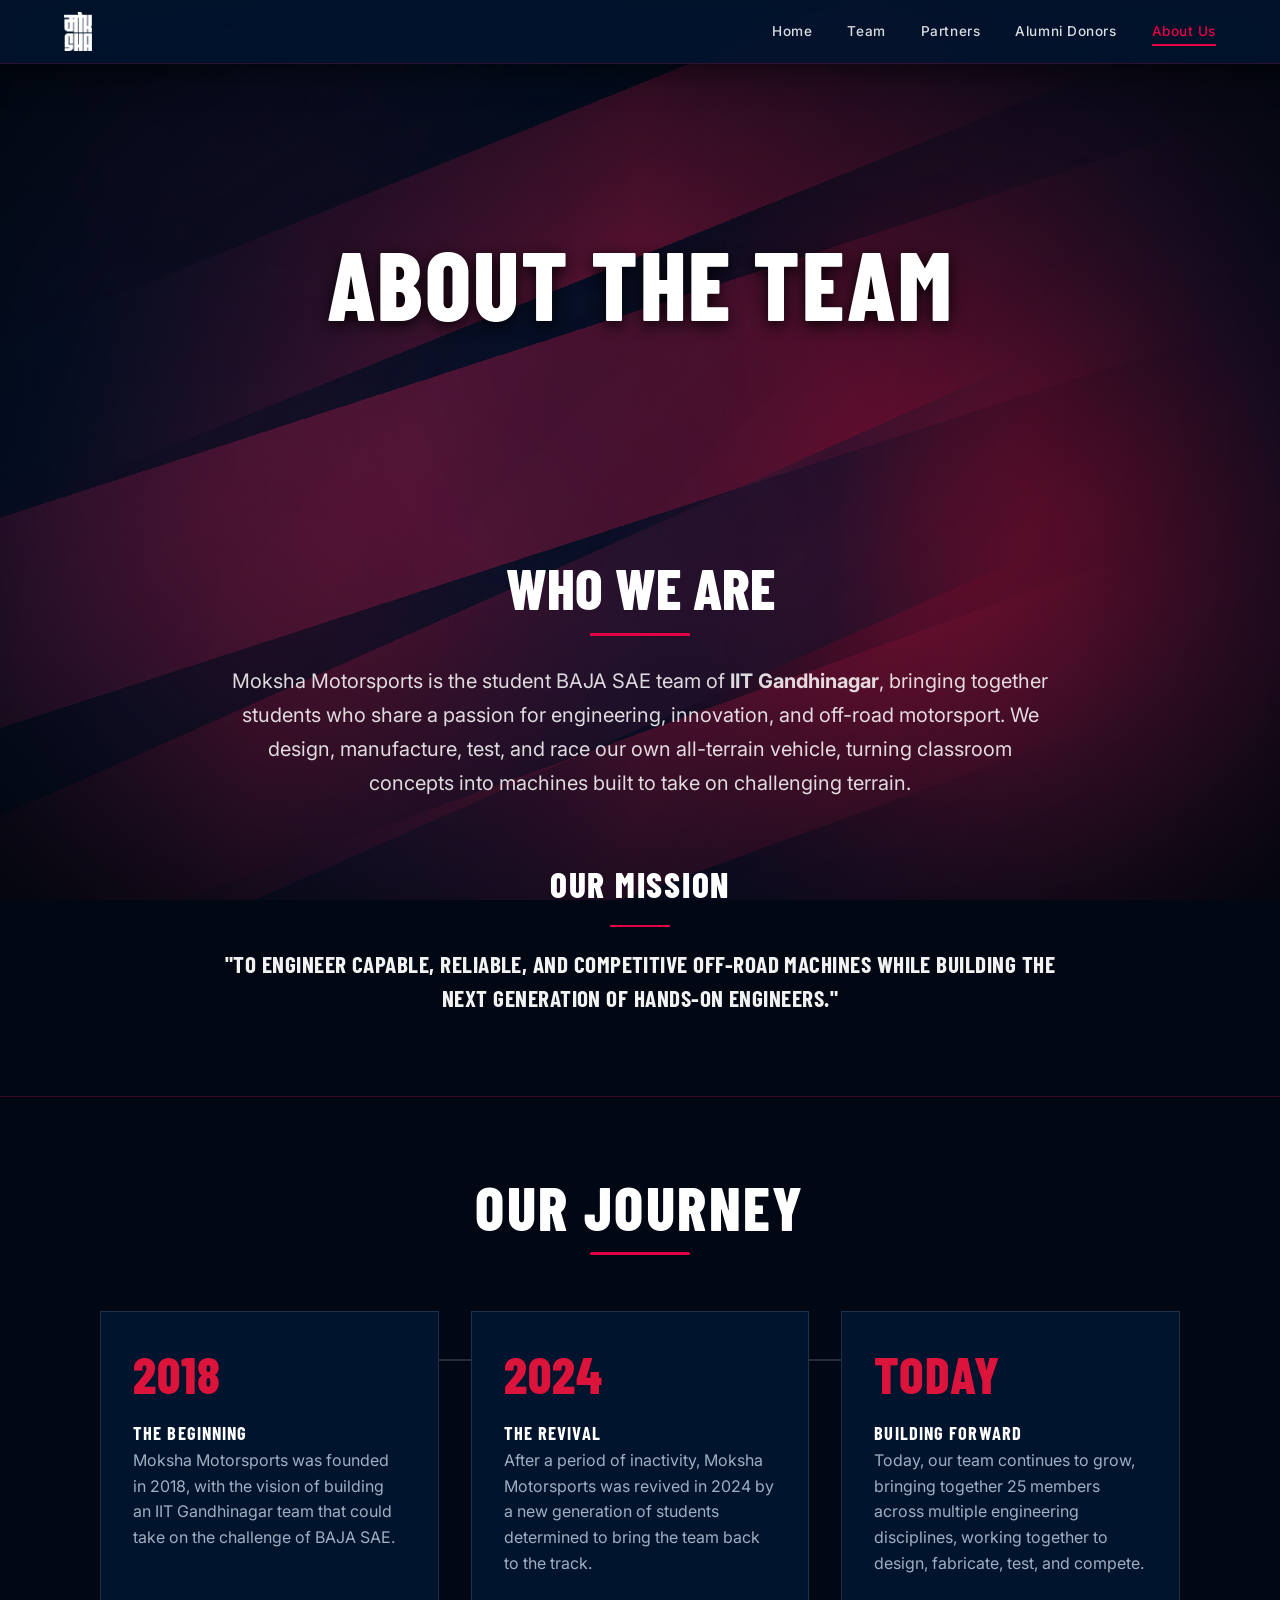
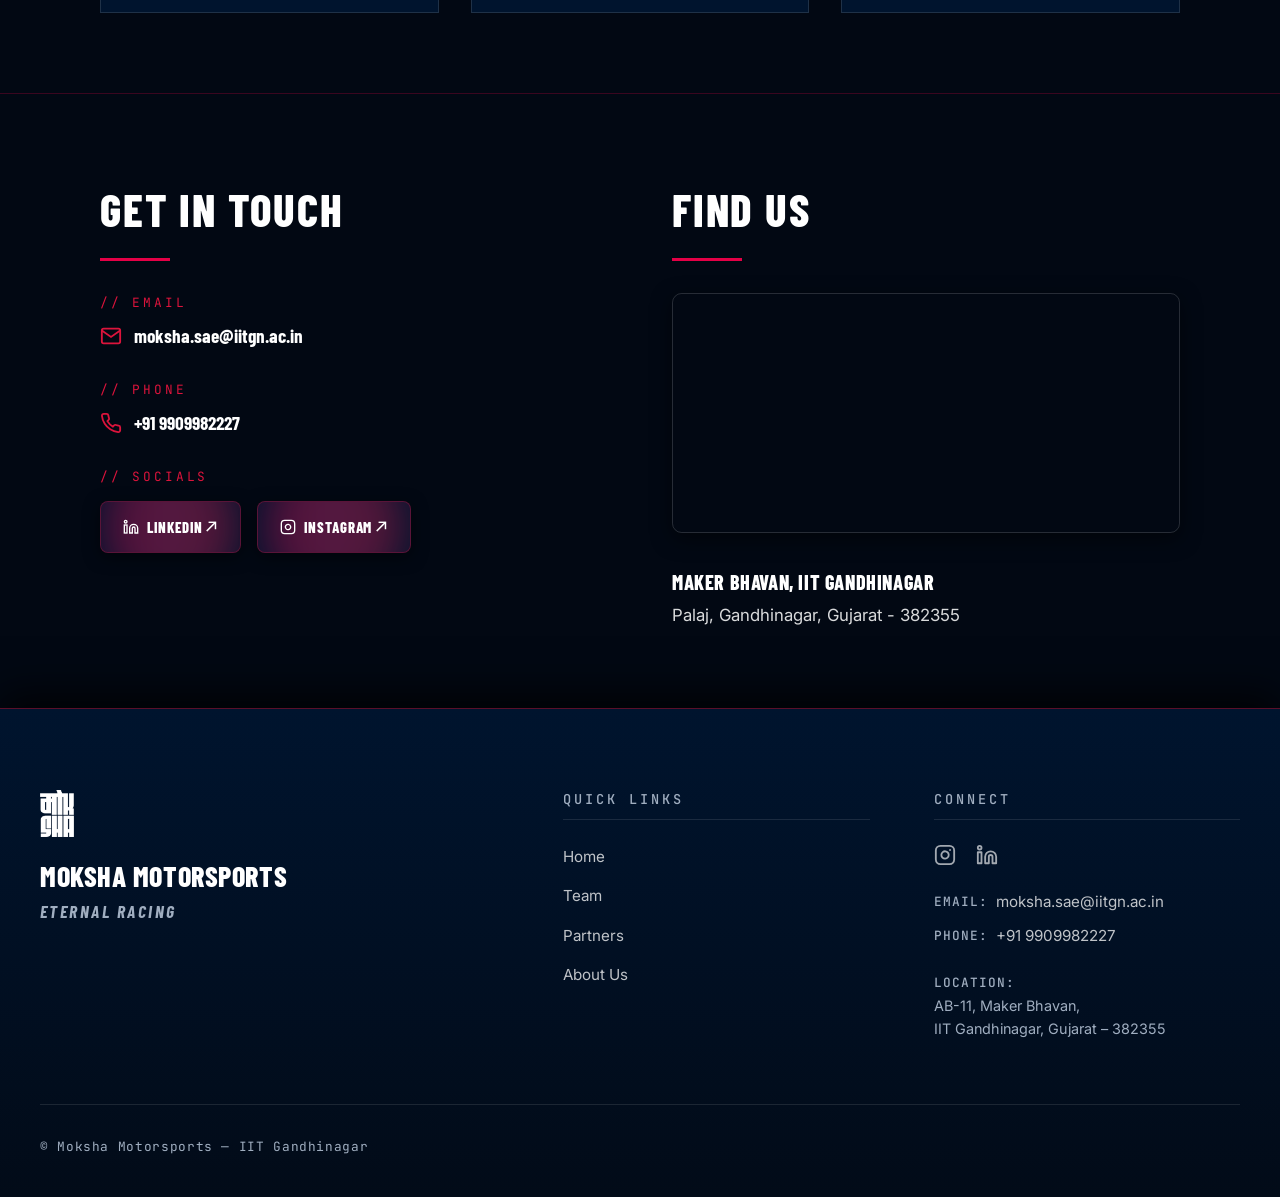
==== commit 0d078cd7: "feat: add team member assets and implement ambient parallax effects across site pages" ====
--- a/about.html
+++ b/about.html
@@ -26,7 +26,7 @@
       <a href="index.html" class="nav-link">Home</a>
       <a href="team.html" class="nav-link">Team</a>
       <a href="partners.html" class="nav-link">Partners</a>
-      <a href="alumni-donors.html" class="nav-link">Alumni</a>
+      <a href="alumni-donors.html" class="nav-link">Alumni Donors</a>
       <a href="about.html" class="nav-link active">About Us</a>
     </nav>
 
@@ -43,26 +43,39 @@
     <a href="index.html" class="nav-link">Home</a>
     <a href="team.html" class="nav-link">Team</a>
     <a href="partners.html" class="nav-link">Partners</a>
-    <a href="alumni-donors.html" class="nav-link">Alumni</a>
+    <a href="alumni-donors.html" class="nav-link">Alumni Donors</a>
     <a href="about.html" class="nav-link active">About Us</a>
   </div>
 
   <!-- MAIN ABOUT CONTENT -->
-  <main id="content" class="team-page-wrapper">
+  <main id="content" class="about-page-wrapper">
+
+    <!-- LIVE DYNAMIC AMBIENT BACKGROUND SYSTEM (MATCHING HOME PAGE MOTORSPORT IDENTITY) -->
+    <div class="home-ambient-bg about-ambient-bg" id="aboutAmbientBg" aria-hidden="true">
+      <div class="ambient-layer ambient-flowing-gradients">
+        <div class="gradient-blob blob-top-left"></div>
+        <div class="gradient-blob blob-top-right"></div>
+        <div class="gradient-blob blob-mid-left"></div>
+        <div class="gradient-blob blob-mid-right"></div>
+        <div class="gradient-blob blob-bottom-left"></div>
+        <div class="gradient-blob blob-bottom-right"></div>
+      </div>
+      <div class="ambient-layer ambient-speed-streaks">
+        <div class="speed-streak streak-1"></div>
+        <div class="speed-streak streak-2"></div>
+        <div class="speed-streak streak-3"></div>
+        <div class="speed-streak streak-4"></div>
+      </div>
+      <div class="ambient-layer ambient-tech-mesh"></div>
+      <div class="ambient-layer ambient-vignette"></div>
+    </div>
 
     <!-- 1. HERO SECTION -->
-    <section class="team-hero-section" aria-label="About Us Hero Header">
-      <div class="team-hero-overlay"></div>
-      <div class="team-hero-content">
-        <h1 class="team-hero-heading">ABOUT THE TEAM</h1>
-        <p class="team-hero-subheading">
-          MOKSHA MOTORSPORTS
-        </p>
+    <section class="about-hero-section cinematic-hero" aria-label="About Us Hero Header">
+      <div class="about-hero-content container">
+        <h1 class="about-hero-heading">ABOUT THE TEAM</h1>
       </div>
     </section>
-
-    <!-- MAJOR SECTION DIVIDER -->
-    <div class="section-divider" aria-hidden="true"></div>
 
     <!-- 2. WHO WE ARE & OUR MISSION SECTION -->
     <section class="about-section" aria-label="Who We Are and Our Mission">
@@ -129,7 +142,7 @@
               </div>
               <h3 class="timeline-subtitle">BUILDING FORWARD</h3>
               <p class="timeline-desc">
-                Today, our team continues to grow, bringing together <span class="timeline-placeholder-tag">[XX]</span>
+                Today, our team continues to grow, bringing together 25
                 members across multiple engineering disciplines, working together to design, fabricate, test, and
                 compete.
               </p>
--- a/css/style.css
+++ b/css/style.css
@@ -6,10 +6,15 @@
 @import url('https://fonts.googleapis.com/css2?family=Barlow+Condensed:ital,wght@0,700;0,800;1,700;1,800&family=Inter:wght@400;500;600&family=JetBrains+Mono:wght@400;500&display=swap');
 
 :root {
+  --moksha-black: #000000;
+  --moksha-navy: #00142E;
+  --moksha-navy-dark: #020B18;
+  --moksha-pink: #DF1646;
   --bg-black: #000000;
-  --bg-subtle: #0A0A0A;
+  --bg-subtle: #020B18;
+  --bg-raised: #00142E;
   --text-white: #FFFFFF;
-  --text-muted: #888888;
+  --text-muted: #A0AEC0;
   --font-display: 'Barlow Condensed', sans-serif;
   --font-body: 'Inter', sans-serif;
   --font-mono: 'JetBrains Mono', monospace;
@@ -83,11 +88,11 @@
   width: 100%;
   height: var(--nav-height);
   z-index: 1000;
-  background: rgba(10, 10, 12, 0.65);
+  background: rgba(0, 20, 46, 0.85);
   backdrop-filter: blur(20px) saturate(180%);
   -webkit-backdrop-filter: blur(20px) saturate(180%);
-  border-bottom: 1px solid rgba(255, 255, 255, 0.12);
-  box-shadow: 0 8px 32px 0 rgba(0, 0, 0, 0.4);
+  border-bottom: 1px solid rgba(223, 22, 70, 0.2);
+  box-shadow: 0 8px 32px 0 rgba(0, 0, 0, 0.5);
   display: flex;
   align-items: center;
   justify-content: space-between;
@@ -200,13 +205,13 @@
 }
 
 /* ================================================================
-   HOME PAGE LIVE AMBIENT BACKGROUND SYSTEM
-   Cinematic, slow-moving Moksha-pink ambient light glows & grid mesh
+   HOME PAGE DYNAMIC MOTORSPORT BACKGROUND SYSTEM
+   Red identity, flowing gradients, speed light streaks & technical telemetry grid
    ================================================================ */
 
 .home-page-wrapper {
   position: relative;
-  background-color: var(--bg-black, #000000);
+  background-color: #020813;
   overflow-x: hidden;
 }
 
@@ -218,68 +223,170 @@
   z-index: 0;
   pointer-events: none;
   overflow: hidden;
-}
-
-/* Individual Ambient Light Orbs */
-.ambient-glow {
+  will-change: transform;
+  transition: transform 0.2s cubic-bezier(0.1, 0.9, 0.2, 1);
+}
+
+/* Layer Structure */
+.ambient-layer {
+  position: absolute;
+  inset: 0;
+  pointer-events: none;
+}
+
+/* LAYER 1: FLOWING DEEP-NAVY & ACCENT PINK GRADIENTS (FULL VIEWPORT COVERAGE) */
+.ambient-flowing-gradients {
+  z-index: 1;
+  filter: blur(100px);
+  will-change: transform;
+}
+
+.gradient-blob {
   position: absolute;
   border-radius: 50%;
   pointer-events: none;
   will-change: transform, opacity;
 }
 
-/* Orb 1: Top Right Pink Glow */
-.glow-top-right {
-  top: -15vh;
-  right: -10vw;
-  width: 55vw;
-  height: 55vw;
-  max-width: 850px;
-  max-height: 850px;
-  background: radial-gradient(circle, rgba(228, 0, 70, 0.32) 0%, rgba(228, 0, 70, 0.12) 50%, rgba(0, 0, 0, 0) 75%);
-  filter: blur(80px);
-  animation: floatAmbientTop 24s ease-in-out infinite alternate;
-}
-
-/* Orb 2: Mid Left Pink Glow */
-.glow-mid-left {
+.blob-top-left {
+  top: -25vh;
+  left: -20vw;
+  width: 75vw;
+  height: 75vw;
+  max-width: 1100px;
+  max-height: 1100px;
+  background: radial-gradient(circle, rgba(223, 22, 70, 0.28) 0%, rgba(0, 20, 46, 0.65) 50%, rgba(2, 11, 24, 0.40) 75%, transparent 85%);
+  animation: floatRedBlob1 28s ease-in-out infinite alternate;
+}
+
+.blob-top-right {
+  top: -20vh;
+  right: -20vw;
+  width: 75vw;
+  height: 75vw;
+  max-width: 1100px;
+  max-height: 1100px;
+  background: radial-gradient(circle, rgba(223, 22, 70, 0.45) 0%, rgba(190, 10, 55, 0.22) 40%, rgba(0, 20, 46, 0.50) 65%, transparent 85%);
+  animation: floatRedBlob2 34s ease-in-out infinite alternate;
+}
+
+.blob-mid-left {
+  top: 30vh;
+  left: -25vw;
+  width: 80vw;
+  height: 80vw;
+  max-width: 1150px;
+  max-height: 1150px;
+  background: radial-gradient(circle, rgba(0, 20, 46, 0.75) 0%, rgba(1, 12, 28, 0.45) 55%, transparent 75%);
+  animation: floatRedBlob3 32s ease-in-out infinite alternate;
+}
+
+.blob-mid-right {
   top: 35vh;
-  left: -15vw;
-  width: 60vw;
-  height: 60vw;
-  max-width: 900px;
-  max-height: 900px;
-  background: radial-gradient(circle, rgba(255, 42, 109, 0.30) 0%, rgba(220, 20, 60, 0.10) 50%, rgba(0, 0, 0, 0) 75%);
-  filter: blur(85px);
-  animation: floatAmbientMid 32s ease-in-out infinite alternate;
-}
-
-/* Orb 3: Bottom Right Pink Glow */
-.glow-bottom-right {
-  bottom: -15vh;
-  right: -12vw;
-  width: 55vw;
-  height: 55vw;
-  max-width: 850px;
-  max-height: 850px;
-  background: radial-gradient(circle, rgba(228, 0, 70, 0.32) 0%, rgba(228, 0, 70, 0.12) 55%, rgba(0, 0, 0, 0) 75%);
-  filter: blur(85px);
-  animation: floatAmbientBottom 28s ease-in-out infinite alternate;
-}
-
-/* Technical Motorsport Fine Grid Pattern */
-.ambient-grid-overlay {
+  right: -25vw;
+  width: 80vw;
+  height: 80vw;
+  max-width: 1150px;
+  max-height: 1150px;
+  background: radial-gradient(circle, rgba(255, 42, 109, 0.38) 0%, rgba(223, 22, 70, 0.26) 40%, rgba(0, 20, 46, 0.55) 65%, transparent 85%);
+  animation: floatRedBlob1 38s ease-in-out infinite alternate-reverse;
+}
+
+.blob-bottom-left {
+  bottom: -25vh;
+  left: -20vw;
+  width: 75vw;
+  height: 75vw;
+  max-width: 1050px;
+  max-height: 1050px;
+  background: radial-gradient(circle, rgba(223, 22, 70, 0.30) 0%, rgba(0, 20, 46, 0.65) 50%, rgba(2, 11, 24, 0.40) 75%, transparent 85%);
+  animation: floatRedBlob2 30s ease-in-out infinite alternate;
+}
+
+.blob-bottom-right {
+  bottom: -20vh;
+  right: -20vw;
+  width: 75vw;
+  height: 75vw;
+  max-width: 1050px;
+  max-height: 1050px;
+  background: radial-gradient(circle, rgba(223, 22, 70, 0.45) 0%, rgba(180, 10, 50, 0.22) 40%, rgba(0, 20, 46, 0.60) 65%, transparent 85%);
+  animation: floatRedBlob3 36s ease-in-out infinite alternate;
+}
+
+/* LAYER 2: SPEED-INSPIRED LIGHT STREAKS (FULL-WIDTH SWEEPS) */
+.ambient-speed-streaks {
+  z-index: 2;
+  overflow: hidden;
+  will-change: transform;
+}
+
+.speed-streak {
   position: absolute;
-  inset: 0;
+  border-radius: 500px;
+  pointer-events: none;
+  will-change: transform, opacity;
+}
+
+.streak-1 {
+  top: 10%;
+  left: -30vw;
+  width: 160vw;
+  height: 160px;
+  background: linear-gradient(115deg, transparent 0%, rgba(0, 20, 46, 0.35) 20%, rgba(223, 22, 70, 0.38) 50%, transparent 75%);
+  transform: rotate(-22deg);
+  animation: speedStreakFlow1 22s linear infinite;
+}
+
+.streak-2 {
+  top: 35%;
+  left: -30vw;
+  width: 160vw;
+  height: 200px;
+  background: linear-gradient(115deg, transparent 0%, rgba(255, 42, 109, 0.32) 20%, rgba(223, 22, 70, 0.28) 50%, transparent 80%);
+  transform: rotate(-18deg);
+  animation: speedStreakFlow2 28s linear infinite;
+}
+
+.streak-3 {
+  top: 60%;
+  left: -30vw;
+  width: 160vw;
+  height: 180px;
+  background: linear-gradient(115deg, transparent 0%, rgba(223, 22, 70, 0.36) 30%, rgba(0, 20, 46, 0.40) 60%, transparent 70%);
+  transform: rotate(-24deg);
+  animation: speedStreakFlow3 24s linear infinite;
+}
+
+.streak-4 {
+  top: 82%;
+  left: -30vw;
+  width: 160vw;
+  height: 150px;
+  background: linear-gradient(115deg, transparent 0%, rgba(0, 20, 46, 0.30) 25%, rgba(223, 22, 70, 0.34) 50%, transparent 75%);
+  transform: rotate(-20deg);
+  animation: speedStreakFlow1 26s linear infinite reverse;
+}
+
+/* LAYER 3: TECHNICAL MOTORSPORT GRID & CONTOUR MESH */
+.ambient-tech-mesh {
+  z-index: 3;
+  opacity: 0.45;
   background-image:
-    linear-gradient(to right, rgba(255, 255, 255, 0.02) 1px, transparent 1px),
-    linear-gradient(to bottom, rgba(255, 255, 255, 0.02) 1px, transparent 1px);
-  background-size: 100px 100px;
-  opacity: 0.6;
-  pointer-events: none;
-}
-
-/* Remove solid black background blocks on Home page content sections to reveal live ambient pink lighting */
+    linear-gradient(to right, rgba(255, 255, 255, 0.015) 1px, transparent 1px),
+    linear-gradient(to bottom, rgba(255, 255, 255, 0.015) 1px, transparent 1px),
+    linear-gradient(135deg, rgba(0, 20, 46, 0.04) 25%, transparent 25%, transparent 50%, rgba(223, 22, 70, 0.015) 50%, rgba(0, 20, 46, 0.04) 75%, transparent 75%, transparent);
+  background-size: 90px 90px, 90px 90px, 180px 180px;
+}
+
+/* LAYER 4: DARK VIGNETTE FRAME */
+.ambient-vignette {
+  z-index: 4;
+  background: radial-gradient(ellipse at center, transparent 25%, rgba(0, 10, 24, 0.60) 70%, rgba(0, 5, 12, 0.92) 100%);
+}
+
+/* Remove solid black background blocks on Home page content sections to reveal live ambient background */
+.home-page-wrapper .achievements-section,
 .home-page-wrapper .who-section,
 .home-page-wrapper .mission-section,
 .home-page-wrapper .sustainability-section,
@@ -295,68 +402,121 @@
   background: transparent !important;
 }
 
-/* Ambient Float Keyframe Animations */
-@keyframes floatAmbientTop {
-  0% {
-    transform: translate(0, 0) scale(1);
-    opacity: 0.8;
-  }
-  50% {
-    transform: translate(-6vw, 8vh) scale(1.1);
-    opacity: 1;
-  }
-  100% {
-    transform: translate(-3vw, 15vh) scale(0.95);
-    opacity: 0.7;
-  }
-}
-
-@keyframes floatAmbientMid {
+/* Keyframe Animations for Flowing Red Blobs */
+@keyframes floatRedBlob1 {
   0% {
     transform: translate(0, 0) scale(1);
     opacity: 0.75;
   }
   50% {
-    transform: translate(8vw, -10vh) scale(1.15);
-    opacity: 1;
+    transform: translate(-7vw, 10vh) scale(1.12);
+    opacity: 0.95;
   }
   100% {
-    transform: translate(4vw, 5vh) scale(0.9);
-    opacity: 0.65;
-  }
-}
-
-@keyframes floatAmbientBottom {
+    transform: translate(-3vw, 18vh) scale(0.92);
+    opacity: 0.70;
+  }
+}
+
+@keyframes floatRedBlob2 {
   0% {
     transform: translate(0, 0) scale(1);
-    opacity: 0.8;
+    opacity: 0.70;
   }
   50% {
-    transform: translate(-7vw, -12vh) scale(1.12);
+    transform: translate(9vw, -12vh) scale(1.15);
     opacity: 0.95;
   }
   100% {
-    transform: translate(-4vw, -4vh) scale(0.95);
-    opacity: 0.7;
+    transform: translate(4vw, 6vh) scale(0.88);
+    opacity: 0.65;
+  }
+}
+
+@keyframes floatRedBlob3 {
+  0% {
+    transform: translate(0, 0) scale(1);
+    opacity: 0.75;
+  }
+  50% {
+    transform: translate(-8vw, -14vh) scale(1.10);
+    opacity: 1;
+  }
+  100% {
+    transform: translate(-5vw, -5vh) scale(0.92);
+    opacity: 0.70;
+  }
+}
+
+/* Keyframe Animations for Speed Streaks */
+@keyframes speedStreakFlow1 {
+  0% {
+    transform: translate3d(-15vw, -10vh, 0) rotate(-25deg);
+    opacity: 0.15;
+  }
+  50% {
+    opacity: 0.40;
+  }
+  100% {
+    transform: translate3d(25vw, 18vh, 0) rotate(-25deg);
+    opacity: 0.15;
+  }
+}
+
+@keyframes speedStreakFlow2 {
+  0% {
+    transform: translate3d(20vw, 15vh, 0) rotate(-22deg);
+    opacity: 0.12;
+  }
+  50% {
+    opacity: 0.35;
+  }
+  100% {
+    transform: translate3d(-20vw, -15vh, 0) rotate(-22deg);
+    opacity: 0.12;
+  }
+}
+
+@keyframes speedStreakFlow3 {
+  0% {
+    transform: translate3d(-10vw, -8vh, 0) rotate(-28deg);
+    opacity: 0.15;
+  }
+  50% {
+    opacity: 0.38;
+  }
+  100% {
+    transform: translate3d(20vw, 14vh, 0) rotate(-28deg);
+    opacity: 0.15;
   }
 }
 
 /* Reduced Motion Fallback */
 @media (prefers-reduced-motion: reduce) {
-  .glow-top-right,
-  .glow-mid-left,
-  .glow-bottom-right {
+  .blob-top-right,
+  .blob-mid-left,
+  .blob-bottom-right,
+  .speed-streak {
     animation: none !important;
   }
 }
 
 /* Mobile Optimizations */
 @media (max-width: 768px) {
-  .glow-top-right,
-  .glow-mid-left,
-  .glow-bottom-right {
-    filter: blur(60px);
+  .ambient-flowing-gradients {
+    filter: blur(65px);
+  }
+  .blob-top-right,
+  .blob-mid-left,
+  .blob-bottom-right {
+    opacity: 0.55;
+  }
+  .ambient-speed-streaks {
     opacity: 0.6;
+  }
+  .ambient-tech-mesh {
+    background-size: 50px 50px, 50px 50px, 100px 100px;
+    opacity: 0.3;
   }
 }
 
@@ -379,11 +539,11 @@
   z-index: 1;
   pointer-events: none;
   background: linear-gradient(to bottom,
-      rgba(0, 0, 0, 0.5) 0%,
-      rgba(0, 0, 0, 0.15) 30%,
-      rgba(0, 0, 0, 0.4) 60%,
-      rgba(0, 0, 0, 0.85) 85%,
-      #000000 100%);
+      rgba(0, 0, 0, 0.50) 0%,
+      rgba(0, 0, 0, 0.12) 25%,
+      rgba(0, 20, 46, 0.38) 55%,
+      rgba(0, 20, 46, 0.78) 82%,
+      #020813 100%);
 }
 
 .hero {
@@ -395,15 +555,30 @@
   flex-direction: column;
   align-items: center;
   justify-content: center;
-  background-color: var(--bg-black);
+  background-color: transparent;
+  padding-inline: 1.5rem;
+  text-align: center;
+  overflow: hidden;
+}
+
+.hero-bg-image {
+  position: absolute;
+  inset: 0;
+  z-index: 0;
   background-image:
-    linear-gradient(to bottom, rgba(0, 0, 0, 0.55) 0%, rgba(0, 0, 0, 0.4) 40%, rgba(0, 0, 0, 0.75) 80%, #000000 100%),
+    linear-gradient(to bottom, 
+      rgba(0, 0, 0, 0.52) 0%, 
+      rgba(0, 0, 0, 0.20) 25%, 
+      rgba(0, 20, 46, 0.45) 55%, 
+      rgba(0, 20, 46, 0.75) 78%, 
+      rgba(223, 22, 70, 0.12) 90%, 
+      #020813 100%),
     url('../assets/Moksha Orientation.png');
   background-position: center center;
   background-size: cover;
   background-repeat: no-repeat;
-  padding-inline: 1.5rem;
-  text-align: center;
+  will-change: opacity, transform;
+  pointer-events: none;
 }
 
 /* Subtle dark grid lines texture (minimalist motorsport detail) */
@@ -576,6 +751,234 @@
 }
 
 /* ================================================================
+   ACHIEVEMENTS SHOWCASE SECTION (Championship Record)
+   ================================================================ */
+.achievements-section {
+  position: relative;
+  z-index: 1;
+  padding: 5rem 1.5rem 5.5rem;
+}
+
+.achievements-header {
+  text-align: center;
+  margin-bottom: 3.5rem;
+}
+
+.achievements-mono-tag {
+  font-family: var(--font-mono);
+  font-size: 0.85rem;
+  font-weight: 500;
+  letter-spacing: 0.22em;
+  color: #DF1646;
+  text-transform: uppercase;
+  display: block;
+  margin-bottom: 0.5rem;
+}
+
+.achievements-title {
+  font-family: var(--font-display);
+  font-size: clamp(2.4rem, 5vw, 3.8rem);
+  font-weight: 800;
+  letter-spacing: 0.04em;
+  color: var(--text-white);
+  text-transform: uppercase;
+  position: relative;
+}
+
+.achievements-title::after {
+  content: "";
+  display: block;
+  width: 80px;
+  height: 3px;
+  background-color: #DF1646;
+  margin: 0.85rem auto 0 auto;
+}
+
+.achievements-grid {
+  display: grid;
+  grid-template-columns: repeat(3, 1fr);
+  gap: 2rem;
+  max-width: 1200px;
+  margin: 0 auto;
+  align-items: stretch;
+}
+
+/* Individual Achievement Card — Technical Motorsport Championship Record */
+.achievement-card {
+  position: relative;
+  overflow: hidden;
+  background: rgba(0, 20, 46, 0.65);
+  border: 1px solid rgba(255, 255, 255, 0.14);
+  backdrop-filter: blur(16px);
+  -webkit-backdrop-filter: blur(16px);
+  border-radius: 4px;
+  padding: 2.25rem 2rem 2.25rem;
+  display: flex;
+  flex-direction: column;
+  justify-content: space-between;
+  transition: border-color 0.35s cubic-bezier(0.16, 1, 0.3, 1), transform 0.35s cubic-bezier(0.16, 1, 0.3, 1), box-shadow 0.35s cubic-bezier(0.16, 1, 0.3, 1);
+  box-shadow: 0 10px 30px rgba(0, 0, 0, 0.6);
+}
+
+/* Crimson Top Accent Border Bar */
+.achievement-card::before {
+  content: "";
+  position: absolute;
+  top: 0;
+  left: 0;
+  width: 0%;
+  height: 2px;
+  background-color: #DF1646;
+  transition: width 0.4s cubic-bezier(0.16, 1, 0.3, 1);
+}
+
+.achievement-card:hover {
+  border-color: rgba(223, 22, 70, 0.6);
+  transform: translateY(-5px);
+  box-shadow: 0 16px 40px rgba(0, 20, 46, 0.85), 0 0 24px rgba(223, 22, 70, 0.2);
+}
+
+.achievement-card:hover::before {
+  width: 100%;
+}
+
+/* Faint Background Numerals Watermark */
+.bg-num-watermark {
+  position: absolute;
+  right: 0.75rem;
+  bottom: -0.85rem;
+  font-family: var(--font-display);
+  font-size: clamp(6.5rem, 10vw, 8.5rem);
+  font-weight: 800;
+  color: rgba(255, 255, 255, 0.035);
+  line-height: 1;
+  pointer-events: none;
+  user-select: none;
+  z-index: 0;
+  transition: color 0.35s ease;
+}
+
+.achievement-card:hover .bg-num-watermark {
+  color: rgba(223, 22, 70, 0.08);
+}
+
+/* Header Meta Row */
+.achievement-header-row {
+  display: flex;
+  align-items: center;
+  justify-content: space-between;
+  position: relative;
+  z-index: 2;
+  margin-bottom: 1.5rem;
+}
+
+.achievement-num-badge,
+.achievement-year-badge {
+  font-family: var(--font-mono);
+  font-size: 0.82rem;
+  font-weight: 700;
+  color: #DF1646;
+  letter-spacing: 0.15em;
+  padding: 0.2rem 0.6rem;
+  background: rgba(223, 22, 70, 0.12);
+  border: 1px solid rgba(223, 22, 70, 0.3);
+  border-radius: 2px;
+}
+
+.achievement-category-tag {
+  font-family: var(--font-mono);
+  font-size: 0.75rem;
+  color: rgba(255, 255, 255, 0.55);
+  letter-spacing: 0.12em;
+  text-transform: uppercase;
+}
+
+/* Main Rank Title Block */
+.achievement-rank-wrap {
+  position: relative;
+  z-index: 2;
+  margin-bottom: 1.5rem;
+}
+
+.rank-primary {
+  display: block;
+  font-family: var(--font-display);
+  font-size: clamp(3.8rem, 6.5vw, 5.5rem);
+  font-weight: 800;
+  color: #DF1646;
+  line-height: 0.92;
+  letter-spacing: 0.02em;
+  text-shadow: 0 0 25px rgba(223, 22, 70, 0.35);
+}
+
+.rank-label {
+  display: block;
+  font-family: var(--font-display);
+  font-size: clamp(1.25rem, 2.2vw, 1.75rem);
+  font-weight: 800;
+  color: var(--text-white);
+  letter-spacing: 0.06em;
+  text-transform: uppercase;
+  margin-top: 0.35rem;
+  line-height: 1.1;
+}
+
+/* Thin Pink Accent Divider */
+.achievement-divider {
+  height: 1px;
+  width: 100%;
+  background: linear-gradient(90deg, rgba(223, 22, 70, 0.45) 0%, rgba(255, 255, 255, 0.08) 100%);
+  margin-bottom: 1.25rem;
+  position: relative;
+  z-index: 2;
+}
+
+/* Footer Event Meta */
+.achievement-footer-meta {
+  position: relative;
+  z-index: 2;
+}
+
+.event-name {
+  font-family: var(--font-mono);
+  font-size: 0.9rem;
+  font-weight: 600;
+  color: rgba(255, 255, 255, 0.95);
+  text-transform: uppercase;
+  letter-spacing: 0.08em;
+}
+
+.event-detail {
+  font-family: var(--font-mono);
+  font-size: 0.8rem;
+  color: rgba(255, 255, 255, 0.6);
+  margin-top: 0.25rem;
+  letter-spacing: 0.05em;
+}
+
+/* Achievements Responsive Layout */
+@media (max-width: 991px) {
+  .achievements-grid {
+    gap: 1.5rem;
+  }
+
+  .achievement-card {
+    padding: 1.75rem 1.5rem 1.75rem;
+  }
+}
+
+@media (max-width: 899px) {
+  .achievements-grid {
+    grid-template-columns: 1fr;
+    max-width: 500px;
+  }
+
+  .achievements-section {
+    padding: 3.5rem 1rem 4rem;
+  }
+}
+
+/* ================================================================
    WHO WE ARE SECTION
    ================================================================ */
 .who-section {
@@ -647,6 +1050,14 @@
   height: 250px;
   background-color: var(--bg-subtle);
   border: 1px solid rgba(255, 255, 255, 0.2);
+  overflow: hidden;
+}
+
+.image-placeholder img {
+  width: 100%;
+  height: 100%;
+  object-fit: cover;
+  display: block;
 }
 
 .caption {
@@ -1141,10 +1552,10 @@
    FOOTER SECTION
    ================================================================ */
 .footer {
-  background: linear-gradient(180deg, #09090b 0%, #030304 100%) !important;
+  background: linear-gradient(180deg, #00142E 0%, #020B18 100%) !important;
   color: var(--text-white);
   padding: 5rem 1.5rem 2.5rem;
-  border-top: 1px solid rgba(228, 0, 70, 0.35);
+  border-top: 1px solid rgba(223, 22, 70, 0.4);
   box-shadow: 0 -12px 40px rgba(0, 0, 0, 0.85);
   position: relative;
   z-index: 10;
@@ -1335,7 +1746,7 @@
    OUR PARTNERS SECTION
    ================================================================ */
 .partners-section {
-  padding: 6rem 1.5rem;
+  padding: 5rem 1.5rem 2rem 1.5rem;
   background-color: var(--bg-black);
   color: var(--text-white);
   width: 100%;
@@ -1382,8 +1793,10 @@
   width: 100%;
 }
 
+.sponsor-wall-row-top,
+.sponsor-wall-row-2,
 .sponsor-wall-row-3 {
-  gap: 5.5rem;
+  gap: 6rem;
 }
 
 .sponsor-wall-item {
@@ -1403,17 +1816,21 @@
   cursor: default;
 }
 
-/* Top Row (Major Donors): Spark Minda, GT, Kula — Prominent Scale */
+/* Top Row (Major Donors): Spark Minda, GT — Prominent Scale */
+.sponsor-wall-row-top .sponsor-wall-logo,
+.sponsor-wall-row-2 .sponsor-wall-logo,
 .sponsor-wall-row-3 .sponsor-wall-logo {
-  max-height: 82px;
-  max-width: 240px;
+  max-height: 96px;
+  max-width: 280px;
   width: auto;
   height: auto;
   object-fit: contain;
-  filter: grayscale(100%) opacity(0.65) brightness(0.9);
+  filter: grayscale(100%) opacity(0.75) brightness(0.9);
   transition: filter 300ms ease, opacity 300ms ease, transform 300ms ease;
 }
 
+.sponsor-wall-row-top .sponsor-wall-text-logo,
+.sponsor-wall-row-2 .sponsor-wall-text-logo,
 .sponsor-wall-row-3 .sponsor-wall-text-logo {
   font-family: var(--font-display);
   font-size: 2.2rem;
@@ -1438,9 +1855,9 @@
 
 /* Dedicated sizing bump for Dassault Systèmes logo on homepage */
 .sponsor-wall-logo[src*="ds-logo"] {
-  max-height: 60px;
-  max-width: 185px;
-  transform: scale(1.18);
+  max-height: 85px;
+  max-width: 230px;
+  transform: scale(1.45);
 }
 
 /* Subtle Hover Interaction: transition from muted grey (#8A8A8A) to near-white (#FFFFFF) */
@@ -1470,11 +1887,15 @@
     gap: 3rem;
   }
 
+  .sponsor-wall-row-top .sponsor-wall-logo,
+  .sponsor-wall-row-2 .sponsor-wall-logo,
   .sponsor-wall-row-3 .sponsor-wall-logo {
-    max-height: 65px;
-    max-width: 190px;
-  }
-
+    max-height: 75px;
+    max-width: 220px;
+  }
+
+  .sponsor-wall-row-top .sponsor-wall-text-logo,
+  .sponsor-wall-row-2 .sponsor-wall-text-logo,
   .sponsor-wall-row-3 .sponsor-wall-text-logo {
     font-size: 1.7rem;
   }
@@ -1503,11 +1924,15 @@
     gap: 2rem 1.5rem;
   }
 
+  .sponsor-wall-row-top .sponsor-wall-logo,
+  .sponsor-wall-row-2 .sponsor-wall-logo,
   .sponsor-wall-row-3 .sponsor-wall-logo {
-    max-height: 52px;
-    max-width: 150px;
-  }
-
+    max-height: 60px;
+    max-width: 170px;
+  }
+
+  .sponsor-wall-row-top .sponsor-wall-text-logo,
+  .sponsor-wall-row-2 .sponsor-wall-text-logo,
   .sponsor-wall-row-3 .sponsor-wall-text-logo {
     font-size: 1.3rem;
   }
@@ -1538,11 +1963,20 @@
   min-height: 80vh;
   display: flex;
   align-items: flex-end;
-  background-image: url('../assets/team-photo-2026-2.png');
+  overflow: hidden;
+  background-color: transparent;
+}
+
+.team-hero-bg {
+  background-image:
+    linear-gradient(to bottom, 
+      rgba(0, 0, 0, 0.45) 0%, 
+      rgba(0, 20, 46, 0.3) 40%, 
+      rgba(0, 20, 46, 0.7) 75%, 
+      #020813 100%),
+    url('../assets/team-photo-2026-2.png');
+  background-position: 5% 35%;
   background-size: cover;
-  background-position: 5% 35%;
-  overflow: hidden;
-  background-color: var(--bg-black);
 }
 
 .team-hero-overlay {
@@ -1610,7 +2044,9 @@
    ================================================================ */
 .team-about-section {
   padding: 5rem 0;
-  background-color: var(--bg-black);
+  background-color: transparent;
+  position: relative;
+  z-index: 1;
 }
 
 .team-about-container {
@@ -1656,7 +2092,7 @@
   grid-template-columns: repeat(2, 1fr);
   gap: 1.5rem;
   padding: 2rem;
-  background-color: var(--bg-raised, #0a0a0a);
+  background-color: var(--bg-raised, #00142E);
   border: 1px solid rgba(255, 255, 255, 0.12);
 }
 
@@ -1686,7 +2122,9 @@
    ================================================================ */
 .teams-roster-section {
   padding: 5rem 0 6rem 0;
-  background-color: var(--bg-black);
+  background-color: transparent;
+  position: relative;
+  z-index: 1;
 }
 
 .teams-section-container {
@@ -1883,14 +2321,17 @@
   flex-direction: column;
   width: 250px;
   flex: 0 0 250px;
-  background-color: var(--bg-raised, #0a0a0a);
+  background-color: var(--bg-raised, #00142E);
   border: 1px solid rgba(255, 255, 255, 0.12);
   position: relative;
   overflow: hidden;
-  transition: border-color var(--transition-fast), transform var(--transition-fast);
-}
-
-/* Portrait Wrap with Sharp Chamfered Image Cut-Corner Mask */
+  will-change: transform, box-shadow, border-color;
+  transition: transform 0.3s cubic-bezier(0.16, 1, 0.3, 1),
+              box-shadow 0.3s cubic-bezier(0.16, 1, 0.3, 1),
+              border-color 0.3s cubic-bezier(0.16, 1, 0.3, 1);
+}
+
+/* Portrait Wrap Container */
 .member-portrait-wrap {
   position: relative;
   width: 100%;
@@ -1898,7 +2339,6 @@
   background-color: var(--bg-subtle, #121212);
   border-bottom: 1px solid rgba(255, 255, 255, 0.1);
   overflow: hidden;
-  clip-path: polygon(0 0, calc(100% - 12px) 0, 100% 12px, 100% 100%, 0 100%);
 }
 
 .member-portrait {
@@ -1914,7 +2354,7 @@
   display: flex;
   align-items: center;
   justify-content: center;
-  background: linear-gradient(135deg, #161616 0%, #0a0a0a 100%);
+  background: linear-gradient(135deg, #020B18 0%, #00142E 100%);
 }
 
 .monogram-text {
@@ -2024,10 +2464,12 @@
   height: 15px;
 }
 
-/* Hover Interactions */
+/* Hover Interactions (Lift-Up Animation & Elevated Depth) */
 @media (hover: hover) {
   .member-card:hover {
-    border-color: rgba(255, 255, 255, 0.25);
+    transform: translateY(-8px);
+    border-color: rgba(223, 22, 70, 0.45);
+    box-shadow: 0 16px 36px rgba(0, 0, 0, 0.65), 0 0 22px rgba(0, 20, 46, 0.6);
   }
 
   .member-card:hover .member-portrait {
@@ -2042,9 +2484,18 @@
 /* Team Page Join & Contact Section (Clean, Open Layout, No Background Card) */
 .team-contact-section {
   padding: 5rem 1.5rem 6rem 1.5rem;
-  background-color: var(--bg-black);
+  background: transparent !important;
+  background-color: transparent !important;
   margin-top: 4rem;
   text-align: center;
+  position: relative;
+  z-index: 1;
+}
+
+.partners-section + .team-contact-section,
+.home-page-wrapper .team-contact-section {
+  margin-top: 1rem;
+  padding-top: 1.5rem;
 }
 
 .team-contact-container {
@@ -2124,11 +2575,11 @@
   align-items: center;
   justify-content: center;
   padding: 1.05rem 2.2rem;
-  border: 1px solid rgba(255, 255, 255, 0.18);
+  border: 1px solid rgba(223, 22, 70, 0.4);
   border-radius: 0.6rem;
   position: relative;
   overflow: hidden;
-  background-color: #171717;
+  background-color: #00142E;
   color: #ffffff;
   font-family: var(--font-display);
   font-size: 1.1rem;
@@ -2147,11 +2598,11 @@
   align-items: center;
   justify-content: center;
   padding: 1.05rem 2.2rem;
-  border: 1px solid rgba(255, 255, 255, 0.3);
+  border: 1px solid rgba(255, 255, 255, 0.25);
   border-radius: 0.6rem;
   position: relative;
   overflow: hidden;
-  background-color: #121212;
+  background-color: #020B18;
   color: #ffffff;
   font-family: var(--font-display);
   font-size: 1.1rem;
@@ -2175,7 +2626,7 @@
   transform: scale(0.97);
 }
 
-.team-email-btn > * {
+.team-email-btn>* {
   position: relative;
   z-index: 2;
   color: #ffffff;
@@ -2207,12 +2658,10 @@
   width: 9rem;
   height: 9rem;
   border-radius: 50%;
-  background: linear-gradient(
-    90deg,
-    rgba(228, 0, 70, 1) 0%,
-    rgba(255, 42, 109, 0.95) 50%,
-    rgba(220, 20, 60, 1) 100%
-  );
+  background: linear-gradient(90deg,
+      rgba(228, 0, 70, 1) 0%,
+      rgba(255, 42, 109, 0.95) 50%,
+      rgba(220, 20, 60, 1) 100%);
   filter: blur(20px);
   animation: teamBtnEffect 3.2s linear infinite;
   opacity: 0.35;
@@ -2232,12 +2681,10 @@
 }
 
 .team-apply-btn-glow div {
-  background: linear-gradient(
-    90deg,
-    rgba(228, 0, 70, 1) 0%,
-    rgba(255, 42, 109, 0.95) 50%,
-    rgba(220, 20, 60, 1) 100%
-  );
+  background: linear-gradient(90deg,
+      rgba(228, 0, 70, 1) 0%,
+      rgba(255, 42, 109, 0.95) 50%,
+      rgba(220, 20, 60, 1) 100%);
   border-radius: 50%;
   width: 9rem;
   height: 9rem;
@@ -2287,13 +2734,13 @@
   transform: scale(0.97);
 }
 
-.team-btn-primary > *,
-.team-btn-secondary > *,
-.partner-btn > *,
-.partner-btn-primary > *,
-.partner-btn-secondary > *,
-.portal-submit-btn > *,
-.cta-btn > *,
+.team-btn-primary>*,
+.team-btn-secondary>*,
+.partner-btn>*,
+.partner-btn-primary>*,
+.partner-btn-secondary>*,
+.portal-submit-btn>*,
+.cta-btn>*,
 .team-apply-btn-text {
   position: relative;
   z-index: 2;
@@ -2328,12 +2775,14 @@
   0% {
     transform: rotate(0deg);
   }
+
   100% {
     transform: rotate(360deg);
   }
 }
 
 @media (prefers-reduced-motion: reduce) {
+
   .team-btn-primary::before,
   .team-btn-secondary::before,
   .partner-btn::before,
@@ -2449,9 +2898,24 @@
 .partners-page-wrapper {
   padding-top: 0;
   padding-bottom: 6rem;
-  background-color: var(--bg-black);
+  background-color: #020813;
   color: var(--text-white);
   min-height: 100vh;
+  position: relative;
+  overflow-x: hidden;
+}
+
+.partners-page-wrapper .partners-hero-section,
+.partners-page-wrapper .partners-intro-section,
+.partners-page-wrapper .our-partners-main-section,
+.partners-page-wrapper .partners-tier-wrapper,
+.partners-page-wrapper .partner-tier-section,
+.partners-page-wrapper .sponsorship-deck-section,
+.partners-page-wrapper .team-contact-section {
+  position: relative;
+  z-index: 1;
+  background-color: transparent !important;
+  background: transparent !important;
 }
 
 .partners-hero-section {
@@ -2460,11 +2924,20 @@
   min-height: 80vh;
   display: flex;
   align-items: flex-end;
-  background-image: url('../assets/20260111_094119022_iOS.webp');
+  overflow: hidden;
+  background-color: transparent;
+}
+
+.partners-hero-bg {
+  background-image:
+    linear-gradient(to bottom, 
+      rgba(0, 0, 0, 0.45) 0%, 
+      rgba(0, 20, 46, 0.3) 40%, 
+      rgba(0, 20, 46, 0.7) 75%, 
+      #020813 100%),
+    url('../assets/home-wwr.jpg');
+  background-position: center center;
   background-size: cover;
-  background-position: center 35%;
-  overflow: hidden;
-  background-color: var(--bg-black);
 }
 
 .partners-hero-overlay {
@@ -3011,10 +3484,11 @@
   transition: opacity 0.3s ease, filter 0.3s ease, transform 0.3s ease;
 }
 
+.partner-logo-img[src*="ds-logo"],
 .associate-partner-card .partner-logo-img[src*="ds-logo"] {
-  max-height: 88px;
-  max-width: 90%;
-  transform: scale(1.18);
+  max-height: 115px;
+  max-width: 95%;
+  transform: scale(1.45);
 }
 
 .associate-partner-card .partner-tag {
@@ -3075,8 +3549,8 @@
   min-height: 180px;
   width: 100%;
   margin: 0 auto;
-  background-color: var(--bg-black);
-  border: 1px solid rgba(255, 255, 255, 0.08);
+  background-color: #000000;
+  border: 1px solid rgba(255, 255, 255, 0.12);
   transition: border-color 0.3s ease, box-shadow 0.3s ease, background-color 0.3s ease, transform 0.3s ease;
 }
 
@@ -3148,10 +3622,10 @@
 
 @media (hover: hover) {
   .past-sponsor-card:hover {
-    border-color: rgba(228, 0, 70, 0.35);
-    background-color: rgba(228, 0, 70, 0.02);
-    box-shadow: 0 6px 20px rgba(228, 0, 70, 0.08);
-    transform: translateY(-2px);
+    border-color: rgba(228, 0, 70, 0.45);
+    background-color: #000000 !important;
+    box-shadow: 0 8px 24px rgba(0, 0, 0, 0.65), 0 0 16px rgba(228, 0, 70, 0.2);
+    transform: translateY(-3px);
   }
 
   .past-sponsor-card:hover .partner-logo-img {
@@ -3338,6 +3812,7 @@
    SPONSORSHIP DECK SECTION & EMBEDDED PDF VIEWER
    ================================================================ */
 .sponsorship-deck-section {
+  padding-top: 3.5rem;
   margin-bottom: 5rem;
 }
 
@@ -3359,17 +3834,19 @@
   text-align: center;
 }
 
-/* Deck Viewer Card */
+/* Deck Viewer Card (Extends beyond text boundary with 3:4 tablet portrait ratio) */
 .deck-viewer-card {
-  background-color: var(--bg-raised, #0a0a0a);
-  border: 1px solid rgba(255, 255, 255, 0.15);
+  background-color: var(--bg-raised, #00142E);
+  border: 1px solid rgba(223, 22, 70, 0.35);
+  border-radius: 1rem;
   display: flex;
   flex-direction: column;
   overflow: hidden;
   position: relative;
-  max-width: 1040px;
+  max-width: 960px;
   width: 100%;
   margin: 0 auto;
+  box-shadow: 0 20px 50px rgba(0, 0, 0, 0.85), 0 0 30px rgba(0, 20, 46, 0.6);
 }
 
 .deck-viewer-header-bar {
@@ -3377,8 +3854,8 @@
   align-items: center;
   justify-content: space-between;
   padding: 0.85rem 1.25rem;
-  background-color: #121214;
-  border-bottom: 1px solid rgba(255, 255, 255, 0.12);
+  background-color: #020B18;
+  border-bottom: 1px solid rgba(223, 22, 70, 0.25);
   flex-wrap: wrap;
   gap: 1rem;
 }
@@ -3445,12 +3922,14 @@
   color: #ffffff;
 }
 
-/* PDF Iframe Container */
+/* PDF Iframe Container (Tablet Portrait Ratio 3:4) */
 .deck-iframe-wrapper {
   position: relative;
   width: 100%;
-  height: clamp(520px, 75vh, 820px);
-  background-color: #080808;
+  aspect-ratio: 3 / 4;
+  background-color: #020B18;
+  border-radius: 1rem;
+  overflow: hidden;
 }
 
 .deck-pdf-iframe {
@@ -3458,6 +3937,13 @@
   height: 100%;
   border: none;
   display: block;
+  border-radius: 1rem;
+}
+
+@media (max-width: 768px) {
+  .deck-iframe-wrapper {
+    aspect-ratio: 3 / 4;
+  }
 }
 
 /* Controls Footer below card */
@@ -3609,10 +4095,6 @@
 }
 
 @media (max-width: 640px) {
-  .deck-iframe-wrapper {
-    height: 460px;
-  }
-
   .deck-header-actions span {
     display: none;
   }
@@ -3627,10 +4109,91 @@
    ABOUT US PAGE STYLES (Engineering-focused, Minimal & Clean)
    ================================================================ */
 
+/* About Us Page Wrapper & Section Transparency */
+.about-page-wrapper {
+  padding-top: 0;
+  padding-bottom: 0;
+  background-color: #020813;
+  color: var(--text-white);
+  min-height: 100vh;
+  position: relative;
+  overflow-x: hidden;
+}
+
+.about-page-wrapper .about-hero-section,
+.about-page-wrapper .about-section,
+.about-page-wrapper .about-contact-section {
+  position: relative;
+  z-index: 1;
+  background-color: transparent !important;
+  background: transparent !important;
+}
+
+/* About Us Hero Section (Cinematic Hero with Background Image & Gradient Blend) */
+.about-hero-section {
+  position: relative;
+  width: 100%;
+  min-height: 50vh;
+  height: 50vh;
+  display: flex;
+  align-items: center;
+  justify-content: center;
+  overflow: hidden;
+  background-color: transparent;
+}
+
+.about-hero-bg {
+  background-image:
+    linear-gradient(to bottom, 
+      rgba(0, 0, 0, 0.45) 0%, 
+      rgba(0, 20, 46, 0.3) 40%, 
+      rgba(0, 20, 46, 0.75) 75%, 
+      #020813 100%),
+    url('../assets/who-we-are.png');
+  background-position: center center;
+  background-size: cover;
+}
+
+.about-hero-content {
+  position: relative;
+  z-index: 2;
+  width: 100%;
+  max-width: 1280px;
+  margin: 0 auto;
+  padding: calc(var(--nav-height, 80px) + 2rem) 1.5rem 2rem 1.5rem;
+  text-align: center;
+}
+
+.about-hero-heading {
+  font-family: var(--font-display);
+  font-size: clamp(3.2rem, 8.5vw, 6rem);
+  font-weight: 800;
+  letter-spacing: 0.02em;
+  line-height: 0.95;
+  text-transform: uppercase;
+  color: var(--text-white);
+  margin-bottom: 0;
+  text-shadow: 0 4px 16px rgba(0, 0, 0, 0.9);
+  text-align: center;
+}
+
+.about-hero-subheading {
+  font-family: var(--font-body);
+  font-size: clamp(1.1rem, 2vw, 1.3rem);
+  color: #e0e0e0;
+  max-width: 720px;
+  line-height: 1.5;
+  text-shadow: 0 2px 8px rgba(0, 0, 0, 0.85);
+  text-align: left;
+  margin-inline: 0;
+  letter-spacing: 0.15em;
+  text-transform: uppercase;
+}
+
 /* Section Spacing & Containers */
 .about-section {
   padding: 5rem 1.5rem;
-  background-color: var(--bg-black);
+  background-color: transparent;
 }
 
 .about-container {
@@ -3985,14 +4548,12 @@
   right: 0;
   bottom: 0;
   width: 80%;
-  background: linear-gradient(
-    to right,
-    rgba(0, 0, 0, 0) 0%,
-    rgba(0, 0, 0, 0.35) 20%,
-    rgba(0, 0, 0, 0.8) 50%,
-    rgba(0, 0, 0, 0.98) 75%,
-    #000000 100%
-  );
+  background: linear-gradient(to right,
+      rgba(0, 0, 0, 0) 0%,
+      rgba(0, 0, 0, 0.35) 20%,
+      rgba(0, 0, 0, 0.8) 50%,
+      rgba(0, 0, 0, 0.98) 75%,
+      #000000 100%);
   pointer-events: none;
 }
 
@@ -4012,7 +4573,7 @@
   flex-direction: column;
   justify-content: center;
   padding: 6rem 5rem 6rem 3.5rem;
-  background-color: var(--bg-black);
+  background-color: #00142E;
   z-index: 2;
 }
 
@@ -4515,66 +5076,77 @@
 
 .alumni-page-wrapper {
   position: relative;
-  background-color: var(--bg-black);
+  background-color: #050204;
   overflow-x: hidden;
 }
 
-/* Hero & Integrated Bottom Progress Strip (First Viewport) */
+.alumni-ambient-bg {
+  position: fixed;
+  inset: 0;
+  width: 100vw;
+  height: 100vh;
+  z-index: 0;
+  pointer-events: none;
+  overflow: hidden;
+  will-change: transform;
+}
+
+/* Remove solid black backgrounds on Alumni page sections to reveal ambient red background */
+.alumni-page-wrapper .alumni-hero-section,
+.alumni-page-wrapper .alumni-section,
+.alumni-page-wrapper .team-contact-section {
+  position: relative;
+  z-index: 1;
+  background-color: transparent !important;
+  background: transparent !important;
+}
+
+/* Hero & Primary Donation Progress Feature (First Viewport) */
 .alumni-hero-section {
   position: relative;
   width: 100%;
-  height: 100vh;
-  min-height: 100vh;
-  display: flex;
-  flex-direction: column;
-  justify-content: space-between;
-  background-image: url('../assets/Gemini_Generated_Image_zfm8vdzfm8vdzfm8.webp');
-  background-size: cover;
-  background-position: center 30%;
+  min-height: 85vh;
+  display: flex;
+  align-items: center;
+  justify-content: center;
   overflow: hidden;
-  background-color: var(--bg-black);
-  padding-top: calc(var(--nav-height) + 1rem);
-  padding-bottom: 2rem;
+  padding-top: calc(var(--nav-height) + 2rem);
+  padding-bottom: 3rem;
   box-sizing: border-box;
 }
 
-.alumni-hero-overlay {
-  position: absolute;
-  inset: 0;
-  background: linear-gradient(to bottom,
-      rgba(0, 0, 0, 0.55) 0%,
-      rgba(0, 0, 0, 0.25) 35%,
-      rgba(0, 0, 0, 0.75) 70%,
-      rgba(0, 0, 0, 0.95) 95%,
-      #000000 100%);
-  z-index: 1;
-  pointer-events: none;
-}
-
 .alumni-hero-content {
   position: relative;
   z-index: 2;
   width: 100%;
-  max-width: 1180px;
+  max-width: 1050px;
   margin: 0 auto;
   padding: 0 1.5rem;
   display: flex;
   flex-direction: column;
-  justify-content: space-between;
-  flex: 1;
-}
-
-/* Centered Upper-Middle Hero Text Focus */
-.alumni-hero-text {
+  align-items: center;
+}
+
+/* Header Text Area */
+.alumni-hero-header {
   text-align: center;
-  margin-top: auto;
-  margin-bottom: auto;
-  padding: 2.5rem 0;
+  margin-bottom: 2rem;
+}
+
+.alumni-hero-eyebrow {
+  font-family: var(--font-mono);
+  font-size: 0.82rem;
+  font-weight: 700;
+  letter-spacing: 0.25em;
+  color: #E40046;
+  text-transform: uppercase;
+  display: block;
+  margin-bottom: 0.5rem;
 }
 
 .alumni-hero-heading {
   font-family: var(--font-display);
-  font-size: clamp(3rem, 7vw, 5.5rem);
+  font-size: clamp(2.8rem, 6.5vw, 5rem);
   font-weight: 800;
   letter-spacing: 0.03em;
   line-height: 0.95;
@@ -4586,112 +5158,135 @@
 
 .alumni-hero-subheading {
   font-family: var(--font-body);
-  font-size: clamp(1rem, 2vw, 1.3rem);
+  font-size: clamp(1rem, 1.8vw, 1.25rem);
   color: rgba(255, 255, 255, 0.85);
-  letter-spacing: 0.15em;
+  letter-spacing: 0.12em;
   text-transform: uppercase;
   text-shadow: 0 2px 10px rgba(0, 0, 0, 0.85);
+  max-width: 680px;
   margin: 0 auto;
 }
 
-/* Bottom Progress Information Strip (Anchored at Bottom of Hero) */
-.alumni-progress-strip {
-  margin-top: auto;
-  padding: 1.5rem 2rem;
-  background: rgba(10, 10, 10, 0.65);
-  backdrop-filter: blur(12px);
-  -webkit-backdrop-filter: blur(12px);
-  border: 1px solid rgba(255, 255, 255, 0.1);
-  border-radius: 1rem;
-  position: relative;
-  box-shadow: 0 10px 30px rgba(0, 0, 0, 0.8);
-}
-
-.alumni-progress-strip::before {
+/* PRIMARY HERO FEATURE: LARGE MOTORSPORT DONATION PROGRESS CARD */
+.alumni-hero-progress-card {
+  width: 100%;
+  background: rgba(0, 20, 46, 0.85);
+  backdrop-filter: blur(16px);
+  -webkit-backdrop-filter: blur(16px);
+  border: 1px solid rgba(223, 22, 70, 0.35);
+  border-radius: 1.25rem;
+  padding: 2.25rem 2.5rem;
+  position: relative;
+  box-shadow: 0 20px 50px rgba(0, 0, 0, 0.85), 0 0 30px rgba(0, 20, 46, 0.6);
+  display: flex;
+  flex-direction: column;
+  gap: 1.75rem;
+}
+
+.alumni-hero-progress-card::before {
   content: "";
   position: absolute;
   top: 0;
   left: 0;
   right: 0;
-  height: 2px;
+  height: 3px;
   background: linear-gradient(90deg, transparent, #E40046 50%, transparent);
-}
-
-.alumni-progress-strip-header {
-  margin-bottom: 0.85rem;
-  text-align: left;
-}
-
-.alumni-progress-title {
+  border-radius: 1.25rem 1.25rem 0 0;
+}
+
+/* Header Stats Inside Card */
+.progress-card-header {
+  display: flex;
+  align-items: flex-end;
+  justify-content: space-between;
+  flex-wrap: wrap;
+  gap: 1.25rem;
+  border-bottom: 1px solid rgba(255, 255, 255, 0.08);
+  padding-bottom: 1.25rem;
+}
+
+.progress-stat-main {
+  display: flex;
+  flex-direction: column;
+  gap: 0.25rem;
+}
+
+.stat-main-label {
   font-family: var(--font-mono);
-  font-size: 0.85rem;
-  letter-spacing: 0.22em;
-  color: #E40046;
-  text-transform: uppercase;
+  font-size: 0.78rem;
+  letter-spacing: 0.2em;
+  color: var(--text-muted);
+  text-transform: uppercase;
+}
+
+.stat-main-amount-row {
+  display: flex;
+  align-items: baseline;
+  gap: 1rem;
+  flex-wrap: wrap;
+}
+
+.stat-main-value {
+  font-family: var(--font-display);
+  font-size: clamp(2.4rem, 5.5vw, 3.8rem);
+  font-weight: 800;
+  line-height: 1;
+  color: var(--text-white);
+  letter-spacing: 0.02em;
+}
+
+.stat-main-badge {
+  font-family: var(--font-mono);
+  font-size: 1.15rem;
   font-weight: 700;
-}
-
-.alumni-progress-stats {
-  display: flex;
-  justify-content: space-between;
-  align-items: flex-end;
-  margin-bottom: 0.85rem;
-  padding: 0 0.25rem;
-  flex-wrap: wrap;
-  gap: 0.75rem;
-}
-
-.stat-box {
+  color: #ffffff;
+  background: #E40046;
+  padding: 0.35rem 0.85rem;
+  border-radius: 6px;
+  box-shadow: 0 0 14px rgba(228, 0, 70, 0.6);
+}
+
+.progress-stat-target {
   display: flex;
   flex-direction: column;
-  align-items: flex-start;
-  text-align: left;
-}
-
-.stat-box.stat-target {
   align-items: flex-end;
   text-align: right;
-}
-
-.stat-label {
+  gap: 0.25rem;
+}
+
+.stat-target-label {
   font-family: var(--font-mono);
-  font-size: 0.72rem;
-  letter-spacing: 0.16em;
-  color: rgba(255, 255, 255, 0.55);
-  text-transform: uppercase;
-  margin-bottom: 0.2rem;
-}
-
-.stat-value {
-  font-family: var(--font-display);
-  font-size: clamp(1.6rem, 3.5vw, 2.5rem);
-  font-weight: 800;
-  line-height: 1.05;
-  letter-spacing: 0.02em;
-}
-
-.raised-value {
-  color: var(--text-white);
-}
-
-.target-value {
+  font-size: 0.78rem;
+  letter-spacing: 0.2em;
+  color: var(--text-muted);
+  text-transform: uppercase;
+}
+
+.stat-target-value {
+  font-family: var(--font-display);
+  font-size: clamp(1.4rem, 2.8vw, 2.2rem);
+  font-weight: 700;
   color: rgba(255, 255, 255, 0.85);
-}
-
-/* Progress Bar Track & Fill */
-.alumni-progress-bar-container {
+  line-height: 1;
+}
+
+/* Track & Fill */
+.alumni-hero-progress-track-wrap {
+  display: flex;
+  flex-direction: column;
+  gap: 0.75rem;
   width: 100%;
 }
 
 .alumni-progress-bar-track {
   width: 100%;
-  height: 12px;
-  background-color: rgba(255, 255, 255, 0.08);
-  border: 1px solid rgba(255, 255, 255, 0.12);
+  height: 24px;
+  background-color: #020B18;
+  border: 1px solid rgba(223, 22, 70, 0.3);
   border-radius: 999px;
   overflow: hidden;
   position: relative;
-  box-shadow: inset 0 2px 4px rgba(0, 0, 0, 0.8);
+  box-shadow: inset 0 3px 6px rgba(0, 0, 0, 0.85);
 }
 
 .alumni-progress-bar-fill {
@@ -4700,7 +5295,7 @@
   border-radius: 999px;
   position: relative;
   transition: width 1.8s cubic-bezier(0.22, 1, 0.36, 1);
-  box-shadow: 0 0 12px rgba(228, 0, 70, 0.6);
+  box-shadow: 0 0 16px rgba(228, 0, 70, 0.7);
   will-change: width;
 }
 
@@ -4709,31 +5304,101 @@
   top: 0;
   right: 0;
   bottom: 0;
-  width: 20px;
-  background: rgba(255, 255, 255, 0.5);
+  width: 24px;
+  background: rgba(255, 255, 255, 0.6);
   filter: blur(4px);
   border-radius: 999px;
 }
 
-.alumni-progress-meta {
+.progress-endpoint-cap {
+  position: absolute;
+  top: 50%;
+  right: 2px;
+  transform: translateY(-50%);
+  width: 16px;
+  height: 16px;
+  background: #ffffff;
+  border-radius: 50%;
+  box-shadow: 0 0 10px #ffffff, 0 0 16px #E40046;
+}
+
+/* Milestone Ticks */
+.progress-milestone-ticks {
   display: flex;
   justify-content: space-between;
   align-items: center;
-  margin-top: 0.5rem;
-  padding: 0 0.25rem;
   font-family: var(--font-mono);
-  font-size: 0.8rem;
+  font-size: 0.75rem;
+  color: var(--text-muted);
   letter-spacing: 0.08em;
-}
-
-.progress-percentage-text {
+  padding: 0 0.5rem;
+}
+
+.progress-milestone-ticks .tick-100 {
   color: #E40046;
   font-weight: 700;
+}
+
+/* Actions Footer Inside Card */
+.progress-card-actions {
+  display: flex;
+  align-items: center;
+  justify-content: space-between;
+  flex-wrap: wrap;
+  gap: 1.25rem;
+  padding-top: 0.5rem;
+}
+
+.donate-hero-btn {
+  padding: 0.85rem 2rem;
   font-size: 0.9rem;
 }
 
-.progress-goal-text {
-  color: rgba(255, 255, 255, 0.5);
+.progress-card-footnote {
+  font-family: var(--font-mono);
+  font-size: 0.78rem;
+  letter-spacing: 0.06em;
+  color: rgba(255, 255, 255, 0.55);
+  margin: 0;
+}
+
+/* Responsive Scaling */
+@media (max-width: 768px) {
+  .alumni-hero-progress-card {
+    padding: 1.5rem 1.25rem;
+    gap: 1.25rem;
+  }
+
+  .progress-card-header {
+    flex-direction: column;
+    align-items: flex-start;
+    gap: 1rem;
+  }
+
+  .progress-stat-target {
+    align-items: flex-start;
+    text-align: left;
+  }
+
+  .progress-card-actions {
+    flex-direction: column;
+    align-items: stretch;
+    text-align: center;
+  }
+
+  .donate-hero-btn {
+    width: 100%;
+    justify-content: center;
+  }
+
+  .progress-card-footnote {
+    text-align: center;
+  }
+
+  .progress-milestone-ticks .tick-25,
+  .progress-milestone-ticks .tick-75 {
+    display: none;
+  }
 }
 
 @media (max-width: 640px) {
@@ -4742,17 +5407,21 @@
     padding-top: calc(var(--nav-height, 80px) + 1rem);
     padding-bottom: 1.5rem;
   }
+
   .alumni-hero-text {
     padding: 1.5rem 0;
   }
+
   .alumni-progress-strip {
     padding: 1.25rem 1rem;
   }
+
   .alumni-progress-stats {
     flex-direction: row;
     justify-content: space-between;
     gap: 0.5rem;
   }
+
   .alumni-progress-meta {
     flex-direction: row;
     justify-content: space-between;
@@ -4796,143 +5465,18 @@
   display: flex;
   flex-wrap: wrap;
   justify-content: center;
-  gap: 2rem;
-}
-
-/* Individual Alumni Card */
-.alumni-card {
-  background-color: #111111;
-  border: 1px solid rgba(255, 255, 255, 0.14);
-  border-radius: 0.6rem;
-  overflow: hidden;
-  display: flex;
-  flex-direction: column;
-  align-items: center;
-  text-align: center;
-  flex: 0 1 calc(25% - 1.5rem);
-  min-width: 250px;
-  max-width: 280px;
-  transition: transform 0.3s ease, border-color 0.3s ease, box-shadow 0.3s ease;
-}
-
-.alumni-card:hover {
-  transform: translateY(-5px);
-  border-color: rgba(228, 0, 70, 0.6);
-  box-shadow: 0 10px 30px rgba(228, 0, 70, 0.25);
-}
-
-.alumni-photo-wrapper {
-  width: 100%;
-  aspect-ratio: 1 / 1;
-  background-color: #171717;
-  overflow: hidden;
-  position: relative;
-  border-bottom: 1px solid rgba(255, 255, 255, 0.1);
-}
-
-.alumni-photo {
-  width: 100%;
-  height: 100%;
-  object-fit: cover;
-  object-position: center;
-  transition: transform 0.4s ease;
-}
-
-.alumni-card:hover .alumni-photo {
-  transform: scale(1.04);
-}
-
-.alumni-avatar-placeholder {
-  width: 100%;
-  height: 100%;
-  display: flex;
-  align-items: center;
-  justify-content: center;
-  background-color: #151518;
-  color: rgba(255, 255, 255, 0.35);
-}
-
-.alumni-avatar-placeholder svg {
-  width: 72px;
-  height: 72px;
-  stroke: rgba(255, 255, 255, 0.35);
-}
-
-.alumni-card-content {
-  padding: 1.5rem;
-  display: flex;
-  flex-direction: column;
-  align-items: center;
-  text-align: center;
-  flex: 1;
-  width: 100%;
-}
-
-.alumni-card-name {
-  font-family: var(--font-display);
-  font-size: 1.25rem;
-  font-weight: 800;
-  color: var(--text-white);
-  text-transform: uppercase;
-  letter-spacing: 0.03em;
-  line-height: 1.2;
-  text-align: center;
-}
-
-.alumni-card-meta {
-  font-family: var(--font-mono);
-  font-size: 0.82rem;
-  color: rgba(255, 255, 255, 0.65);
-  margin-top: 0.5rem;
-  line-height: 1.4;
-  text-align: center;
-}
-
-.alumni-linkedin-link {
-  display: inline-flex;
-  align-items: center;
-  justify-content: center;
-  gap: 0.5rem;
-  margin-top: 1.25rem;
-  margin-inline: auto;
-  font-family: var(--font-display);
-  font-size: 0.88rem;
-  font-weight: 700;
-  letter-spacing: 0.06em;
-  color: rgba(255, 255, 255, 0.85);
-  text-decoration: none;
-  transition: color 0.25s ease, transform 0.25s ease;
-}
-
-.alumni-linkedin-link .linkedin-icon {
-  width: 16px;
-  height: 16px;
-  stroke: rgba(255, 255, 255, 0.85);
-  transition: stroke 0.25s ease;
-}
-
-.alumni-linkedin-link .arrow {
-  font-family: var(--font-mono);
-  font-size: 0.95rem;
-  transition: transform 0.25s ease;
-}
-
-.alumni-linkedin-link:hover {
-  color: #dc143c;
-}
-
-.alumni-linkedin-link:hover .linkedin-icon {
-  stroke: #dc143c;
-}
-
-.alumni-linkedin-link:hover .arrow {
-  transform: translate(2px, -2px);
+  gap: 1.75rem;
 }
 
 /* Appreciation Recognition Section */
 .alumni-recognition-section {
   padding: 5rem 1.5rem;
-  background-color: var(--bg-black);
+  background-color: transparent !important;
+  background: transparent !important;
+  border-top: none;
+  border-bottom: none;
+  position: relative;
+  z-index: 1;
 }
 
 .alumni-recognition-container {
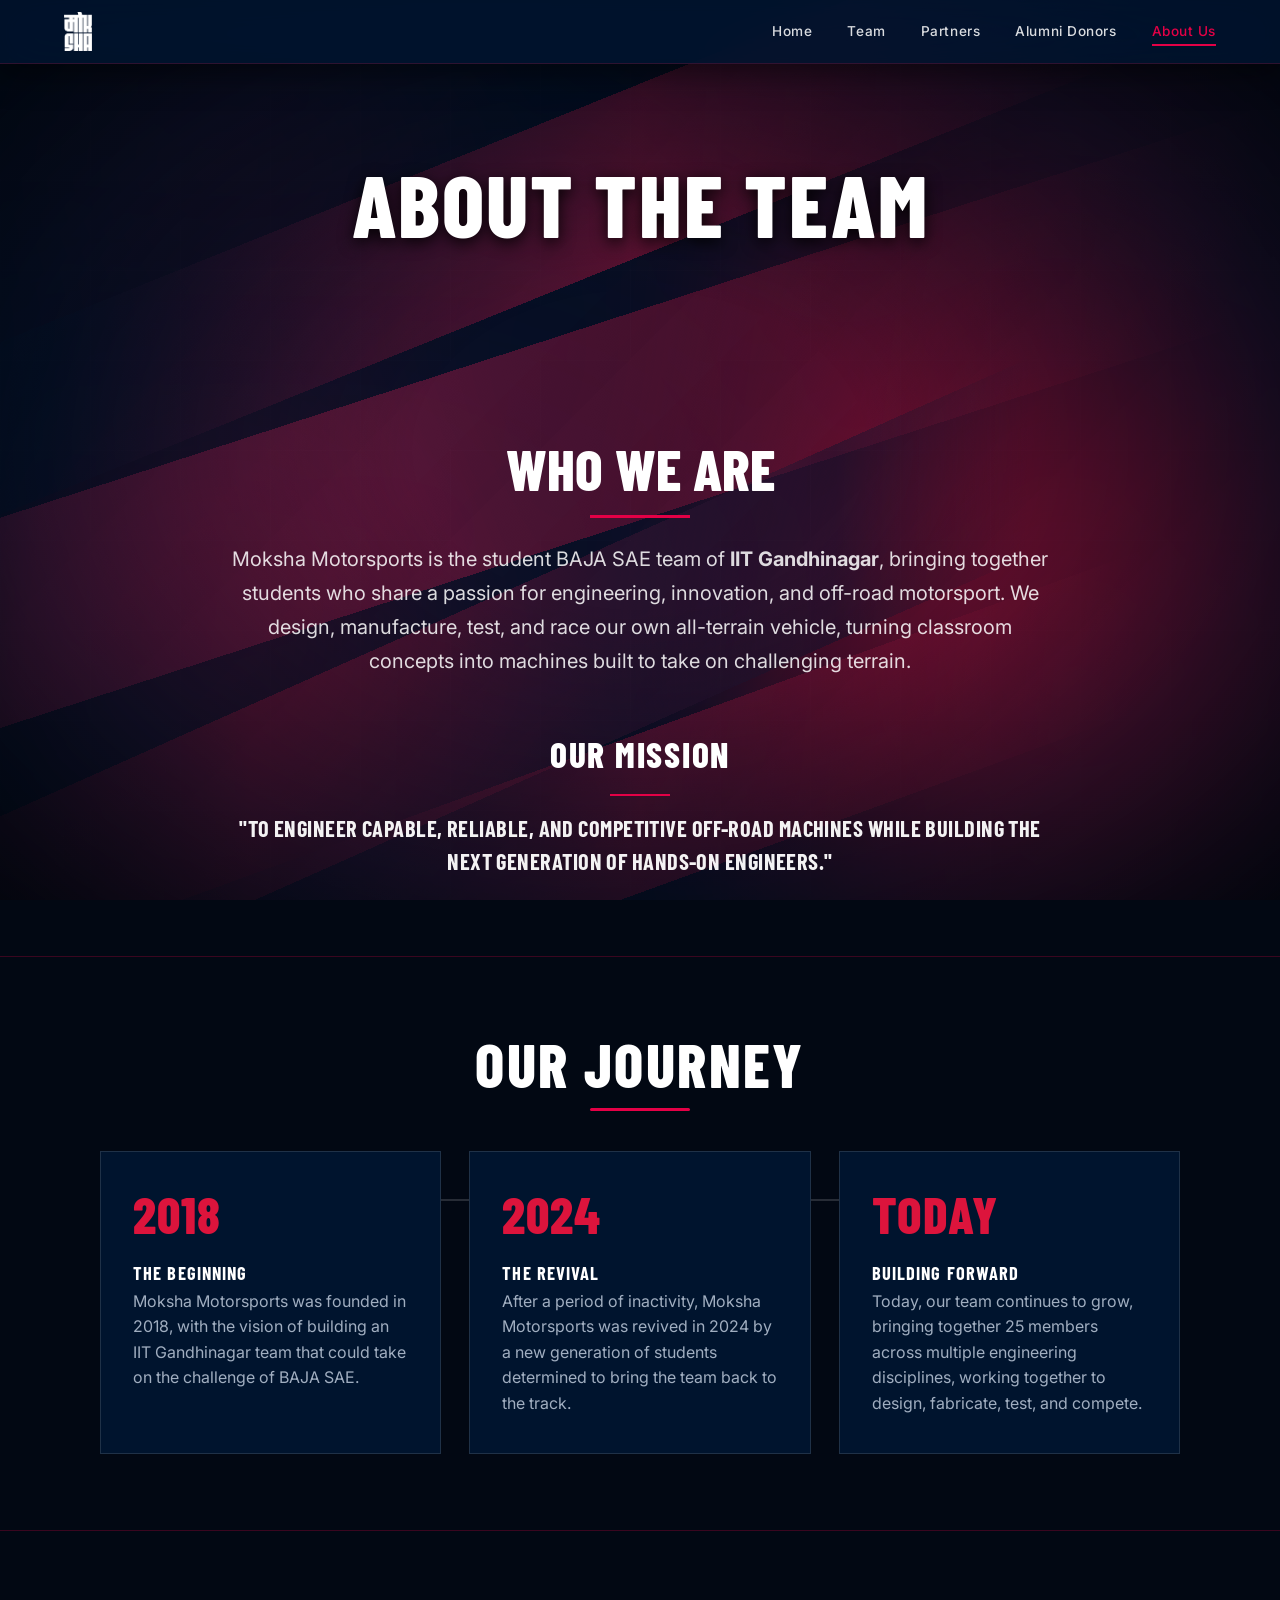
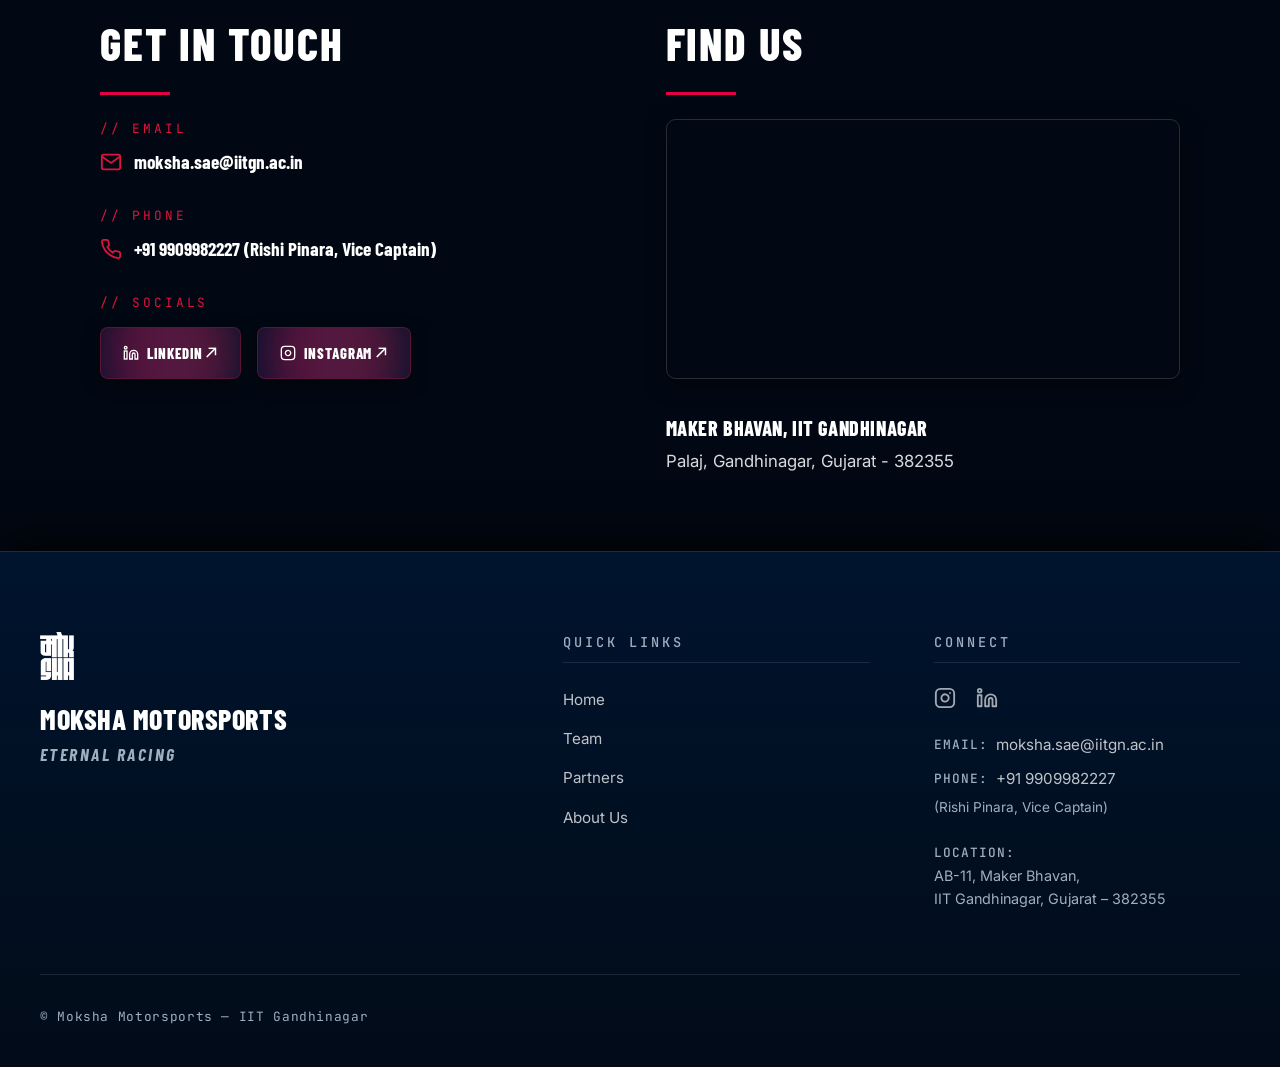
==== commit 9a7d3412: "feat: update asset references, styling, and remove apply button on team page" ====
--- a/about.html
+++ b/about.html
@@ -178,7 +178,7 @@
                 <span class="contact-label">// PHONE</span>
                 <a href="tel:+919909982227" class="contact-value-link">
                   <svg class="contact-icon" viewBox="0 0 24 24" fill="none" stroke="currentColor" stroke-width="2"><path d="M22 16.92v3a2 2 0 0 1-2.18 2 19.79 19.79 0 0 1-8.63-3.07 19.5 19.5 0 0 1-6-6 19.79 19.79 0 0 1-3.07-8.67A2 2 0 0 1 4.11 2h3a2 2 0 0 1 2 1.72 12.84 12.84 0 0 0 .7 2.81 2 2 0 0 1-.45 2.11L8.09 9.91a16 16 0 0 0 6 6l1.27-1.27a2 2 0 0 1 2.11-.45 12.84 12.84 0 0 0 2.81.7A2 2 0 0 1 22 16.92z"/></svg>
-                  +91 9909982227
+                  +91 9909982227 (Rishi Pinara, Vice Captain)
                 </a>
               </div>
 
@@ -194,7 +194,7 @@
                       LINKEDIN <span class="arrow">↗</span>
                     </span>
                   </a>
-                  <a href="https://www.instagram.com/moksha_sae.iitgn?igsh=ZnZyM25kZWNtaHk3" target="_blank" rel="noopener noreferrer" class="team-apply-btn social-btn-sm">
+                  <a href="https://www.instagram.com/moksha.motorsports/" target="_blank" rel="noopener noreferrer" class="team-apply-btn social-btn-sm">
                     <div class="team-apply-btn-glow" aria-hidden="true">
                       <div></div>
                     </div>
@@ -261,7 +261,7 @@
         <div class="footer-col footer-connect-col">
           <h4 class="footer-col-title">CONNECT</h4>
           <div class="footer-socials">
-            <a href="https://www.instagram.com/moksha_sae.iitgn?igsh=ZnZyM25kZWNtaHk3" target="_blank"
+            <a href="https://www.instagram.com/moksha.motorsports/" target="_blank"
               rel="noopener noreferrer" class="social-link" aria-label="Follow Moksha Motorsports on Instagram">
               <svg viewBox="0 0 24 24" fill="none" stroke="currentColor" stroke-width="2" stroke-linecap="round"
                 stroke-linejoin="round">
@@ -287,6 +287,7 @@
           <p class="footer-contact-item">
             <span class="footer-item-label">Phone:</span>
             <a href="tel:+919909982227" class="footer-link">+91 9909982227</a>
+            <span class="footer-contact-subtext">(Rishi Pinara, Vice Captain)</span>
           </p>
           <p class="footer-address">
             <span class="footer-item-label">Location:</span><br>
--- a/css/style.css
+++ b/css/style.css
@@ -114,7 +114,7 @@
   height: 40px;
   width: auto;
   object-fit: contain;
-  filter: invert(1);
+  filter: none;
   transition: opacity var(--transition-fast), transform var(--transition-fast);
 }
 
@@ -202,6 +202,10 @@
   height: 2px;
   background-color: var(--text-white);
   transition: transform var(--transition-fast), opacity var(--transition-fast);
+}
+
+.nav-mobile-menu {
+  display: none;
 }
 
 /* ================================================================
@@ -549,14 +553,14 @@
 .hero {
   position: relative;
   width: 100%;
-  height: 100vh;
-  min-height: 680px;
+  min-height: 100vh;
+  min-height: 100dvh;
   display: flex;
   flex-direction: column;
   align-items: center;
   justify-content: center;
   background-color: transparent;
-  padding-inline: 1.5rem;
+  padding-inline: clamp(1rem, 4vw, 1.5rem);
   text-align: center;
   overflow: hidden;
 }
@@ -573,7 +577,7 @@
       rgba(0, 20, 46, 0.75) 78%, 
       rgba(223, 22, 70, 0.12) 90%, 
       #020813 100%),
-    url('../assets/Moksha Orientation.png');
+    url('../assets/moksha-orientation.webp');
   background-position: center center;
   background-size: cover;
   background-repeat: no-repeat;
@@ -602,31 +606,34 @@
   align-items: center;
   justify-content: center;
   max-width: 1100px;
+  width: 100%;
   margin: auto;
+  padding-top: calc(var(--nav-height) + 1rem);
 }
 
 /* Main Title: MOKSHA MOTORSPORTS */
 .hero-title {
   font-family: var(--font-display);
-  font-size: clamp(3.2rem, 9.5vw, 9.5rem);
+  font-size: clamp(2.1rem, 8.5vw, 9.5rem);
   font-weight: 800;
   text-transform: uppercase;
-  letter-spacing: -0.02em;
-  line-height: 0.9;
+  letter-spacing: -0.01em;
+  line-height: 0.92;
   color: var(--text-white);
   margin-bottom: 0.75rem;
   user-select: none;
+  word-break: break-word;
   animation: heroFadeIn 800ms cubic-bezier(0.16, 1, 0.3, 1) forwards;
 }
 
 /* Tagline: Eternal Racing */
 .hero-tagline {
   font-family: var(--font-display);
-  font-size: clamp(1.25rem, 3.2vw, 2.5rem);
+  font-size: clamp(1.1rem, 3vw, 2.5rem);
   font-weight: 700;
   font-style: italic;
   text-transform: uppercase;
-  letter-spacing: 0.18em;
+  letter-spacing: clamp(0.08em, 1.5vw, 0.18em);
   color: var(--text-muted);
   margin-bottom: 2.25rem;
   animation: heroFadeIn 1000ms cubic-bezier(0.16, 1, 0.3, 1) forwards;
@@ -1039,6 +1046,7 @@
 
 .who-image {
   flex: 1;
+  width: 100%;
   display: flex;
   flex-direction: column;
   align-items: center;
@@ -1046,10 +1054,12 @@
 
 .image-placeholder {
   width: 100%;
-  max-width: 400px;
-  height: 250px;
+  max-width: 520px;
+  aspect-ratio: 16 / 10;
+  height: auto;
   background-color: var(--bg-subtle);
   border: 1px solid rgba(255, 255, 255, 0.2);
+  border-radius: 4px;
   overflow: hidden;
 }
 
@@ -1082,34 +1092,129 @@
 
 
 /* ================================================================
-   RESPONSIVE DESIGN
+   RESPONSIVE DESIGN (Navbar Mobile Overlay below 1024px)
    ================================================================ */
-@media (max-width: 899px) {
+@media (max-width: 1024px) {
   .nav-links {
-    display: none;
+    display: none !important;
   }
 
   .nav-toggle {
-    display: flex;
-  }
-
-  .nav-mobile-menu.is-open {
-    display: flex;
+    display: flex !important;
+    position: relative;
+    z-index: 10001;
+    width: 44px;
+    height: 44px;
+    background: transparent;
+    border: none;
+    cursor: pointer;
+    align-items: center;
+    justify-content: center;
+    flex-direction: column;
+    gap: 6px;
+    padding: 0;
+    margin-right: -0.5rem;
+  }
+
+  .nav-toggle span {
+    display: block;
+    width: 24px;
+    height: 2px;
+    background-color: var(--text-white);
+    border-radius: 2px;
+    transition: transform 0.35s cubic-bezier(0.16, 1, 0.3, 1), opacity 0.25s ease, background-color 0.25s ease;
+    transform-origin: center;
+  }
+
+  .nav-toggle[aria-expanded="true"] span:nth-child(1) {
+    transform: translateY(8px) rotate(45deg);
+    background-color: #E40046;
+  }
+
+  .nav-toggle[aria-expanded="true"] span:nth-child(2) {
+    opacity: 0;
+    transform: scaleX(0);
+  }
+
+  .nav-toggle[aria-expanded="true"] span:nth-child(3) {
+    transform: translateY(-8px) rotate(-45deg);
+    background-color: #E40046;
+  }
+
+  .nav-mobile-menu {
+    display: flex !important;
     flex-direction: column;
     position: fixed;
     inset: 0;
-    background-color: var(--bg-black);
-    z-index: 99;
-    padding: calc(var(--nav-height) + 2rem) 2rem 2rem;
-    gap: 2rem;
+    width: 100%;
+    height: 100vh;
+    height: 100dvh;
+    background: rgba(2, 8, 19, 0.96);
+    backdrop-filter: blur(24px) saturate(180%);
+    -webkit-backdrop-filter: blur(24px) saturate(180%);
+    z-index: 9999;
+    padding: calc(var(--nav-height, 80px) + 2rem) 2rem 3rem 2rem;
+    gap: 1.25rem;
+    box-sizing: border-box;
+    visibility: hidden;
+    opacity: 0;
+    pointer-events: none;
+    clip-path: circle(0% at calc(100% - 2.5rem) 2.5rem);
+    transition: visibility 0.35s ease, opacity 0.3s ease, clip-path 0.35s cubic-bezier(0.16, 1, 0.3, 1);
+  }
+
+  .nav-mobile-menu.is-open {
+    visibility: visible;
+    opacity: 1;
+    pointer-events: auto;
+    clip-path: circle(150% at calc(100% - 2.5rem) 2.5rem);
+    transition: opacity 0.35s cubic-bezier(0.16, 1, 0.3, 1), clip-path 0.4s cubic-bezier(0.16, 1, 0.3, 1);
   }
 
   .nav-mobile-menu .nav-link {
     font-family: var(--font-display);
-    font-size: 2rem;
-    font-weight: 700;
+    font-size: clamp(1.8rem, 5vw, 2.5rem);
+    font-weight: 800;
     text-transform: uppercase;
     letter-spacing: 0.04em;
+    color: var(--text-white);
+    text-decoration: none;
+    padding: 0.6rem 0;
+    border-bottom: 1px solid rgba(255, 255, 255, 0.08);
+    opacity: 0;
+    transform: translateY(20px);
+    transition: opacity 0.25s ease, transform 0.25s ease, color 0.25s ease;
+  }
+
+  .nav-mobile-menu.is-open .nav-link {
+    opacity: 1;
+    transform: translateY(0);
+    transition: opacity 0.35s cubic-bezier(0.16, 1, 0.3, 1), transform 0.35s cubic-bezier(0.16, 1, 0.3, 1), color 0.25s ease;
+  }
+
+  .nav-mobile-menu.is-open .nav-link:nth-child(1) { transition-delay: 0.08s; }
+  .nav-mobile-menu.is-open .nav-link:nth-child(2) { transition-delay: 0.12s; }
+  .nav-mobile-menu.is-open .nav-link:nth-child(3) { transition-delay: 0.16s; }
+  .nav-mobile-menu.is-open .nav-link:nth-child(4) { transition-delay: 0.20s; }
+  .nav-mobile-menu.is-open .nav-link:nth-child(5) { transition-delay: 0.24s; }
+
+  .nav-mobile-menu.is-closing .nav-link {
+    opacity: 0;
+    transform: translateY(-10px);
+    transition-delay: 0s !important;
+    transition-duration: 0.2s;
+  }
+}
+
+@media (prefers-reduced-motion: reduce) {
+  .nav-mobile-menu,
+  .nav-mobile-menu.is-open,
+  .nav-mobile-menu .nav-link,
+  .nav-toggle span {
+    transition: opacity 0.15s ease !important;
+    clip-path: none !important;
+    transform: none !important;
+    transition-delay: 0s !important;
   }
 }
 
@@ -1223,13 +1328,14 @@
 }
 
 /* ================================================================
-   SUSTAINABILITY SECTION
+   SUSTAINABILITY SECTION (3-Pillar Editorial & Cinematic Visual)
    ================================================================ */
 .sustainability-section {
   padding: 6rem 1.5rem;
-  background-color: var(--bg-subtle);
-  color: var(--text-white);
-  width: 100%;
+  background-color: var(--bg-subtle, #020B18);
+  color: var(--text-white);
+  width: 100%;
+  position: relative;
 }
 
 .sustainability-container {
@@ -1242,17 +1348,6 @@
   margin-bottom: 4rem;
 }
 
-.sustainability-label {
-  font-family: var(--font-mono);
-  font-size: 0.875rem;
-  font-weight: 500;
-  letter-spacing: 0.25em;
-  color: var(--text-muted);
-  text-transform: uppercase;
-  display: block;
-  margin-bottom: 0.75rem;
-}
-
 .sustainability-headline {
   font-family: var(--font-display);
   font-size: clamp(2.5rem, 6vw, 4rem);
@@ -1260,148 +1355,268 @@
   text-transform: uppercase;
   letter-spacing: 0.04em;
   color: var(--text-white);
-  margin-bottom: 3.5rem;
-}
-
-.sustainability-plus {
-  color: #dc143c;
-  /* Crimson accent for + symbol */
-  font-weight: 800;
+  margin-bottom: 0.75rem;
+  line-height: 1;
 }
 
 .sustainability-subtitle {
   font-family: var(--font-body);
-  font-size: clamp(1.1rem, 2.5vw, 1.4rem);
-  color: var(--text-muted);
+  font-size: clamp(1.1rem, 2.2vw, 1.4rem);
+  color: var(--text-muted, #8A8A8A);
   font-weight: 400;
   letter-spacing: 0.02em;
 }
 
-.sustainability-grid {
+/* Three Pillars Grid */
+.sustainability-pillars-grid {
   display: grid;
-  grid-template-columns: 1.2fr 0.8fr;
-  gap: 4rem;
-  align-items: center;
-}
-
-/* Principles List Styling */
-.sustainability-principles-col {
+  grid-template-columns: repeat(3, 1fr);
+  gap: 2.5rem;
+  margin-bottom: 4.5rem;
+}
+
+.sustainability-pillar {
+  position: relative;
+  overflow: hidden;
+  background: rgba(0, 20, 46, 0.65);
+  border: 1px solid rgba(255, 255, 255, 0.14);
+  backdrop-filter: blur(16px);
+  -webkit-backdrop-filter: blur(16px);
+  border-radius: 4px;
+  padding: 2.25rem 2rem 2.25rem;
   display: flex;
   flex-direction: column;
-}
-
-.principles-group {
+  justify-content: space-between;
+  transition: border-color 0.35s cubic-bezier(0.16, 1, 0.3, 1), transform 0.35s cubic-bezier(0.16, 1, 0.3, 1), box-shadow 0.35s cubic-bezier(0.16, 1, 0.3, 1);
+  box-shadow: 0 10px 30px rgba(0, 0, 0, 0.6);
+}
+
+.sustainability-pillar::before {
+  content: "";
+  position: absolute;
+  top: 0;
+  left: 0;
+  width: 0%;
+  height: 2px;
+  background-color: #DF1646;
+  transition: width 0.4s cubic-bezier(0.16, 1, 0.3, 1);
+}
+
+.pillar-title {
+  font-family: var(--font-display);
+  font-size: clamp(1.4rem, 2.2vw, 1.85rem);
+  font-weight: 800;
+  letter-spacing: 0.05em;
+  color: var(--text-white);
+  margin-bottom: 1.25rem;
+  text-transform: uppercase;
+  position: relative;
+  z-index: 2;
+}
+
+.pillar-points-list {
+  list-style: none;
+  padding: 0;
+  margin: 0 0 1.5rem 0;
   display: flex;
   flex-direction: column;
-}
-
-.principles-group-spacer {
-  height: 2.25rem;
-}
-
-.sustainability-row {
-  position: relative;
-  display: flex;
-  align-items: center;
-  gap: 2rem;
-  padding: 1.25rem 0;
-  cursor: default;
-  transition: transform var(--transition-fast);
-}
-
-.sustainability-num {
-  font-family: var(--font-mono);
-  font-size: 1.25rem;
-  font-weight: 500;
-  color: var(--text-muted);
-  flex: 0 0 2.5rem;
-  transition: color var(--transition-fast);
-}
-
-.sustainability-text {
-  font-family: var(--font-display);
-  font-size: clamp(1.35rem, 2.8vw, 1.85rem);
-  font-weight: 700;
-  letter-spacing: 0.03em;
-  text-transform: uppercase;
-  color: var(--text-white);
-  flex: 1;
-  transition: transform var(--transition-fast), color var(--transition-fast);
-}
-
-/* Desktop Hover interactions */
-@media (hover: hover) and (min-width: 900px) {
-  .sustainability-row:hover .sustainability-num {
-    color: #dc143c;
-    /* Crimson */
-  }
-
-  .sustainability-row:hover .sustainability-text {
-    transform: translateX(6px);
-  }
-}
-
-/* Image Column Styling */
-.sustainability-image-col {
-  display: flex;
-  justify-content: center;
-}
-
-.sustainability-image-wrap {
-  width: 100%;
-  max-width: 420px;
-  display: flex;
-  flex-direction: column;
-  align-items: center;
-}
-
-.sustainability-placeholder {
-  width: 100%;
-  height: 380px;
-  background-color: var(--bg-black);
-  border: 1px solid rgba(255, 255, 255, 0.15);
-  position: relative;
+  gap: 0.65rem;
+  position: relative;
+  z-index: 2;
+}
+
+.pillar-points-list li {
+  font-family: var(--font-body);
+  font-size: 1.02rem;
+  font-weight: 600;
+  color: rgba(255, 255, 255, 0.92);
+  display: flex;
+  align-items: center;
+  gap: 0.6rem;
+}
+
+.pillar-points-list li::before {
+  content: '';
+  width: 5px;
+  height: 5px;
+  background-color: #DF1646;
+  border-radius: 50%;
+  flex-shrink: 0;
+  box-shadow: 0 0 8px rgba(223, 22, 70, 0.6);
+}
+
+.pillar-desc {
+  font-family: var(--font-body);
+  font-size: 0.92rem;
+  line-height: 1.6;
+  color: var(--text-muted, #8A8A8A);
+  margin-top: auto;
+  border-top: 1px dashed rgba(255, 255, 255, 0.1);
+  padding-top: 1rem;
+  position: relative;
+  z-index: 2;
+}
+
+/* Desktop Pillar Hover Interaction */
+@media (hover: hover) {
+  .sustainability-pillar:hover {
+    border-color: rgba(223, 22, 70, 0.6);
+    transform: translateY(-5px);
+    box-shadow: 0 16px 40px rgba(0, 20, 46, 0.85), 0 0 24px rgba(223, 22, 70, 0.2);
+  }
+
+  .sustainability-pillar:hover::before {
+    width: 100%;
+  }
+
+  .sustainability-pillar:hover .bg-num-watermark {
+    color: rgba(223, 22, 70, 0.08);
+  }
+}
+
+/* Large Cinematic Sustainability Image Banner */
+.sustainability-cinematic-banner {
+  width: 100%;
+  position: relative;
+}
+
+.cinematic-image-wrapper {
+  position: relative;
+  width: 100%;
+  aspect-ratio: 21 / 9;
+  max-height: 500px;
+  border-radius: 4px;
   overflow: hidden;
-  transition: border-color var(--transition-fast);
-}
-
-.sustainability-placeholder::before {
-  content: '';
+  border: 1px solid rgba(255, 255, 255, 0.12);
+  background-color: #000000;
+}
+
+.sustainability-cinematic-img {
+  width: 100%;
+  height: 100%;
+  object-fit: cover;
+  filter: brightness(0.88) contrast(1.05);
+  transition: transform 0.6s cubic-bezier(0.16, 1, 0.3, 1), filter 0.6s ease;
+}
+
+.cinematic-overlay-vignette {
   position: absolute;
   inset: 0;
   background:
-    linear-gradient(to right, rgba(0, 229, 255, 0.04) 1px, transparent 1px),
-    linear-gradient(to bottom, rgba(0, 229, 255, 0.04) 1px, transparent 1px);
-  background-size: 40px 40px;
+    radial-gradient(circle at center, transparent 40%, rgba(2, 11, 24, 0.8) 100%),
+    linear-gradient(to bottom, rgba(2, 11, 24, 0.4) 0%, transparent 25%, transparent 75%, rgba(2, 11, 24, 0.85) 100%);
   pointer-events: none;
 }
 
-.sustainability-image-wrap:hover .sustainability-placeholder {
-  border-color: rgba(0, 229, 255, 0.4);
+.cinematic-caption-bar {
+  position: absolute;
+  bottom: 1.25rem;
+  left: 1.5rem;
+  right: 1.5rem;
+  display: flex;
+  align-items: center;
+  justify-content: flex-start;
+  pointer-events: none;
+}
+
+.caption-tag {
+  font-family: var(--font-mono);
+  font-size: clamp(0.72rem, 1.5vw, 0.85rem);
+  font-weight: 500;
+  letter-spacing: 0.15em;
+  color: rgba(255, 255, 255, 0.85);
+  text-transform: uppercase;
+  background: rgba(2, 11, 24, 0.75);
+  backdrop-filter: blur(8px);
+  -webkit-backdrop-filter: blur(8px);
+  padding: 0.4rem 0.9rem;
+  border-radius: 2px;
+  border: 1px solid rgba(255, 255, 255, 0.12);
+}
+
+@media (hover: hover) {
+  .cinematic-image-wrapper:hover .sustainability-cinematic-img {
+    transform: scale(1.02);
+    filter: brightness(0.95) contrast(1.08);
+  }
 }
 
 /* Responsive adjustments */
-@media (max-width: 899px) {
-  .sustainability-grid {
+@media (max-width: 991px) {
+  .sustainability-pillars-grid {
     grid-template-columns: 1fr;
-    gap: 3rem;
+    gap: 2.5rem;
+    margin-bottom: 3.5rem;
+  }
+
+  .cinematic-image-wrapper {
+    aspect-ratio: 16 / 9;
+    max-height: 380px;
+  }
+}
+
+@media (max-width: 640px) {
+  .sustainability-section {
+    padding: 4rem 1rem;
+  }
+
+  .sustainability-header {
+    margin-bottom: 3rem;
   }
 
   .sustainability-headline {
-    font-size: clamp(2rem, 8vw, 3.2rem);
-  }
-
-  .sustainability-row {
-    padding: 1rem 0;
-    gap: 1.25rem;
-  }
-
-  .sustainability-text {
-    font-size: clamp(1.15rem, 4vw, 1.4rem);
-  }
-
-  .sustainability-placeholder {
-    height: 260px;
+    font-size: clamp(2rem, 7vw, 2.8rem);
+  }
+
+  .sustainability-subtitle {
+    font-size: 1.05rem;
+  }
+
+  .sustainability-pillar {
+    padding-top: 1.5rem;
+  }
+
+  .pillar-num {
+    font-size: 1.25rem;
+  }
+
+  .pillar-title {
+    font-size: 1.35rem;
+    margin-bottom: 1rem;
+  }
+
+  .pillar-points-list li {
+    font-size: 0.95rem;
+  }
+
+  .pillar-desc {
+    font-size: 0.88rem;
+  }
+
+  .cinematic-image-wrapper {
+    aspect-ratio: 16 / 10;
+    max-height: 260px;
+  }
+
+  .cinematic-caption-bar {
+    bottom: 0.75rem;
+    left: 0.75rem;
+    right: 0.75rem;
+  }
+
+  .caption-tag {
+    font-size: 0.68rem;
+    padding: 0.35rem 0.65rem;
+    letter-spacing: 0.1em;
+  }
+}
+
+@media (prefers-reduced-motion: reduce) {
+  .sustainability-pillar,
+  .pillar-accent-line,
+  .sustainability-cinematic-img {
+    transition: none !important;
+    transform: none !important;
   }
 }
 
@@ -1590,7 +1805,7 @@
   height: 48px;
   width: auto;
   object-fit: contain;
-  filter: invert(1);
+  filter: none;
   transition: opacity var(--transition-fast);
 }
 
@@ -1685,8 +1900,17 @@
 .footer-contact-item {
   margin-bottom: 0.6rem;
   display: flex;
-  align-items: center;
-  gap: 0.5rem;
+  flex-wrap: wrap;
+  align-items: center;
+  gap: 0.25rem 0.5rem;
+}
+
+.footer-contact-subtext {
+  width: 100%;
+  font-family: var(--font-body);
+  font-size: 0.85rem;
+  color: var(--text-muted, #8A8A8A);
+  margin-top: 0.1rem;
 }
 
 .footer-item-label {
@@ -1825,7 +2049,8 @@
   width: auto;
   height: auto;
   object-fit: contain;
-  filter: grayscale(100%) opacity(0.75) brightness(0.9);
+  filter: none;
+  opacity: 1;
   transition: filter 300ms ease, opacity 300ms ease, transform 300ms ease;
 }
 
@@ -1849,7 +2074,8 @@
   width: auto;
   height: auto;
   object-fit: contain;
-  filter: grayscale(100%) opacity(0.5) brightness(0.8);
+  filter: none;
+  opacity: 1;
   transition: filter 300ms ease, opacity 300ms ease, transform 300ms ease;
 }
 
@@ -1860,10 +2086,11 @@
   transform: scale(1.45);
 }
 
-/* Subtle Hover Interaction: transition from muted grey (#8A8A8A) to near-white (#FFFFFF) */
+/* Subtle Hover Interaction: full clarity + subtle drop-shadow glow */
 @media (hover: hover) {
   .sponsor-wall-item:hover .sponsor-wall-logo {
-    filter: grayscale(100%) opacity(1) brightness(1.4);
+    filter: drop-shadow(0 4px 12px rgba(255, 255, 255, 0.25));
+    opacity: 1;
   }
 
   .sponsor-wall-item:hover .sponsor-wall-text-logo {
@@ -1908,11 +2135,11 @@
 
 @media (max-width: 640px) {
   .partners-section {
-    padding: 4rem 1rem;
+    padding: 3.5rem 1rem 2rem 1rem;
   }
 
   .partners-header {
-    margin-bottom: 2.5rem;
+    margin-bottom: 2rem;
   }
 
   .sponsor-wall {
@@ -1921,25 +2148,42 @@
 
   .sponsor-wall-row {
     flex-wrap: wrap;
-    gap: 2rem 1.5rem;
+    gap: 1.5rem 1.25rem;
+  }
+
+  .sponsor-wall-row-4 {
+    display: grid;
+    grid-template-columns: repeat(2, 1fr);
+    justify-items: center;
+    align-items: center;
+    gap: 1.5rem 1rem;
+    width: 100%;
+    max-width: 380px;
+    margin: 0 auto;
   }
 
   .sponsor-wall-row-top .sponsor-wall-logo,
   .sponsor-wall-row-2 .sponsor-wall-logo,
   .sponsor-wall-row-3 .sponsor-wall-logo {
-    max-height: 60px;
-    max-width: 170px;
+    max-height: 54px;
+    max-width: 160px;
   }
 
   .sponsor-wall-row-top .sponsor-wall-text-logo,
   .sponsor-wall-row-2 .sponsor-wall-text-logo,
   .sponsor-wall-row-3 .sponsor-wall-text-logo {
-    font-size: 1.3rem;
+    font-size: 1.25rem;
   }
 
   .sponsor-wall-row-4 .sponsor-wall-logo {
-    max-height: 35px;
-    max-width: 110px;
+    max-height: 38px;
+    max-width: 120px;
+  }
+
+  .sponsor-wall-logo[src*="ds-logo"] {
+    max-height: 60px;
+    max-width: 160px;
+    transform: scale(1.25);
   }
 }
 
@@ -1960,7 +2204,8 @@
 .team-hero-section {
   position: relative;
   width: 100%;
-  min-height: 80vh;
+  min-height: 75vh;
+  min-height: 75dvh;
   display: flex;
   align-items: flex-end;
   overflow: hidden;
@@ -1974,7 +2219,7 @@
       rgba(0, 20, 46, 0.3) 40%, 
       rgba(0, 20, 46, 0.7) 75%, 
       #020813 100%),
-    url('../assets/team-photo-2026-2.png');
+    url('../assets/team-photo-2026-2.webp');
   background-position: 5% 35%;
   background-size: cover;
 }
@@ -1998,7 +2243,7 @@
   width: 100%;
   max-width: 1280px;
   margin: 0 auto;
-  padding: calc(var(--nav-height) + 4rem) 1.5rem 4rem 1.5rem;
+  padding: calc(var(--nav-height) + 2.5rem) clamp(1rem, 4vw, 2rem) 3rem clamp(1rem, 4vw, 2rem);
 }
 
 .team-hero-tag {
@@ -2130,7 +2375,7 @@
 .teams-section-container {
   max-width: 1440px;
   margin: 0 auto;
-  padding-inline: 2rem;
+  padding-inline: clamp(1rem, 4vw, 2rem);
 }
 
 .teams-section-header {
@@ -2319,8 +2564,9 @@
 .member-card {
   display: flex;
   flex-direction: column;
-  width: 250px;
-  flex: 0 0 250px;
+  width: 240px;
+  max-width: 260px;
+  flex: 0 1 240px;
   background-color: var(--bg-raised, #00142E);
   border: 1px solid rgba(255, 255, 255, 0.12);
   position: relative;
@@ -2821,12 +3067,14 @@
   }
 
   .team-hero-section {
-    min-height: 65vh;
+    min-height: 75vh;
+    min-height: 75dvh;
     background-position: center 25%;
   }
 
   .partners-hero-section {
-    min-height: 65vh;
+    min-height: 75vh;
+    min-height: 75dvh;
     background-position: center 25%;
   }
 
@@ -2853,33 +3101,64 @@
   .mobile-season-selector-wrap {
     display: block;
   }
-}
-
-@media (max-width: 540px) {
-  .hero {
-    min-height: 75vh;
-    background-position: center 20%;
-  }
-
-  .team-hero-section {
-    min-height: 55vh;
-    background-position: center 20%;
-  }
-
-  .partners-hero-section {
-    min-height: 55vh;
-    background-position: center 20%;
-  }
-
+
+  .member-card {
+    flex: 1 1 200px;
+    max-width: 250px;
+  }
+}
+
+@media (max-width: 639px) {
   .team-about-meta-panel {
     grid-template-columns: 1fr;
     gap: 1.25rem;
+    padding: 1.25rem;
   }
 
   .member-card {
     width: 100%;
     max-width: 280px;
     flex: 1 1 100%;
+    margin: 0 auto;
+  }
+
+  .meta-value {
+    word-break: break-word;
+  }
+}
+
+@media (max-width: 540px) {
+  .hero {
+    min-height: 75vh;
+    min-height: 75dvh;
+    background-position: center 20%;
+  }
+
+  .team-hero-section {
+    min-height: 65vh;
+    min-height: 65dvh;
+    background-position: center 20%;
+  }
+
+  .partners-hero-section {
+    min-height: 65vh;
+    min-height: 65dvh;
+    background-position: center 20%;
+  }
+
+  .team-contact-actions {
+    flex-direction: column;
+    width: 100%;
+    max-width: 340px;
+    margin-inline: auto;
+    gap: 1rem;
+  }
+
+  .team-contact-actions .team-apply-btn,
+  .team-contact-actions .team-email-btn {
+    width: 100%;
+    justify-content: center;
+    box-sizing: border-box;
   }
 }
 
@@ -2921,7 +3200,8 @@
 .partners-hero-section {
   position: relative;
   width: 100%;
-  min-height: 80vh;
+  min-height: 75vh;
+  min-height: 75dvh;
   display: flex;
   align-items: flex-end;
   overflow: hidden;
@@ -2959,7 +3239,7 @@
   width: 100%;
   max-width: 1280px;
   margin: 0 auto;
-  padding: calc(var(--nav-height) + 3rem) 1.5rem 3rem 1.5rem;
+  padding: calc(var(--nav-height) + 2.5rem) clamp(1rem, 4vw, 2rem) 3rem clamp(1rem, 4vw, 2rem);
   text-align: left;
 }
 
@@ -3081,11 +3361,7 @@
    ================================================================ */
 .section-divider {
   position: relative;
-  width: 100vw;
-  left: 50%;
-  right: 50%;
-  margin-left: -50vw;
-  margin-right: -50vw;
+  width: 100%;
   height: 1px;
   background-color: rgba(228, 0, 70, 0.25);
   overflow: hidden;
@@ -4133,13 +4409,14 @@
 .about-hero-section {
   position: relative;
   width: 100%;
-  min-height: 50vh;
-  height: 50vh;
+  min-height: 40vh;
+  height: auto;
   display: flex;
   align-items: center;
   justify-content: center;
   overflow: hidden;
   background-color: transparent;
+  box-sizing: border-box;
 }
 
 .about-hero-bg {
@@ -4160,13 +4437,14 @@
   width: 100%;
   max-width: 1280px;
   margin: 0 auto;
-  padding: calc(var(--nav-height, 80px) + 2rem) 1.5rem 2rem 1.5rem;
+  padding: calc(var(--nav-height, 80px) + 1.5rem) 1.5rem 2.5rem 1.5rem;
   text-align: center;
+  box-sizing: border-box;
 }
 
 .about-hero-heading {
   font-family: var(--font-display);
-  font-size: clamp(3.2rem, 8.5vw, 6rem);
+  font-size: clamp(2.2rem, 7vw, 5.5rem);
   font-weight: 800;
   letter-spacing: 0.02em;
   line-height: 0.95;
@@ -4175,11 +4453,12 @@
   margin-bottom: 0;
   text-shadow: 0 4px 16px rgba(0, 0, 0, 0.9);
   text-align: center;
+  word-break: break-word;
 }
 
 .about-hero-subheading {
   font-family: var(--font-body);
-  font-size: clamp(1.1rem, 2vw, 1.3rem);
+  font-size: clamp(0.95rem, 2vw, 1.3rem);
   color: #e0e0e0;
   max-width: 720px;
   line-height: 1.5;
@@ -4192,7 +4471,7 @@
 
 /* Section Spacing & Containers */
 .about-section {
-  padding: 5rem 1.5rem;
+  padding: clamp(3rem, 6vw, 5rem) 1.5rem;
   background-color: transparent;
 }
 
@@ -4230,7 +4509,7 @@
 
 .about-intro-heading {
   font-family: var(--font-display);
-  font-size: clamp(2.4rem, 5vw, 3.6rem);
+  font-size: clamp(2rem, 5vw, 3.6rem);
   font-weight: 800;
   color: var(--text-white);
   line-height: 1.1;
@@ -4251,22 +4530,22 @@
 
 .about-intro-text {
   font-family: var(--font-body);
-  font-size: clamp(1.1rem, 1.8vw, 1.25rem);
+  font-size: clamp(1rem, 1.8vw, 1.25rem);
   line-height: 1.7;
   color: rgba(255, 255, 255, 0.85);
   text-align: center;
   max-width: 820px;
-  margin-top: 1.75rem;
+  margin-top: 1.5rem;
 }
 
 .about-mission-subheading {
   font-family: var(--font-display);
-  font-size: clamp(1.6rem, 3vw, 2.2rem);
+  font-size: clamp(1.4rem, 3vw, 2.2rem);
   font-weight: 800;
   color: var(--text-white);
   text-transform: uppercase;
   letter-spacing: 0.05em;
-  margin-top: 3.5rem;
+  margin-top: 3rem;
   text-align: center;
   position: relative;
 }
@@ -4282,7 +4561,7 @@
 
 .about-mission-one-liner {
   font-family: var(--font-display);
-  font-size: clamp(1.15rem, 2.2vw, 1.45rem);
+  font-size: clamp(1rem, 2vw, 1.4rem);
   font-weight: 700;
   line-height: 1.5;
   color: rgba(255, 255, 255, 0.95);
@@ -4290,12 +4569,12 @@
   text-transform: uppercase;
   letter-spacing: 0.02em;
   max-width: 840px;
-  margin-top: 1.25rem;
+  margin-top: 1rem;
 }
 
 /* 2. Our Mission (Large Typographic Emphasis) */
 .about-mission-card {
-  padding: 4.5rem 3rem;
+  padding: clamp(2.5rem, 5vw, 4.5rem) clamp(1.5rem, 4vw, 3rem);
   background: linear-gradient(135deg, #0f0f0f 0%, #050505 100%);
   border: 1px solid rgba(255, 255, 255, 0.14);
   text-align: center;
@@ -4304,6 +4583,7 @@
   align-items: center;
   position: relative;
   overflow: hidden;
+  box-sizing: border-box;
 }
 
 .about-mission-card::before {
@@ -4319,7 +4599,7 @@
 
 .mission-statement {
   font-family: var(--font-display);
-  font-size: clamp(1.8rem, 3.8vw, 2.8rem);
+  font-size: clamp(1.5rem, 3.8vw, 2.8rem);
   font-weight: 800;
   line-height: 1.3;
   color: var(--text-white);
@@ -4332,7 +4612,7 @@
 /* 3. Our Journey Timeline */
 .about-timeline-wrapper {
   position: relative;
-  margin-top: 3.5rem;
+  margin-top: 2.5rem;
 }
 
 /* Horizontal Track Line on Desktop */
@@ -4349,7 +4629,7 @@
 .about-timeline-grid {
   display: grid;
   grid-template-columns: repeat(3, 1fr);
-  gap: 2rem;
+  gap: 1.75rem;
   position: relative;
   z-index: 2;
 }
@@ -4359,8 +4639,9 @@
   flex-direction: column;
   background-color: var(--bg-raised, #0a0a0a);
   border: 1px solid rgba(255, 255, 255, 0.12);
-  padding: 2.25rem 2rem;
+  padding: clamp(1.5rem, 4vw, 2.25rem) clamp(1.25rem, 4vw, 2rem);
   transition: border-color 0.3s ease, transform 0.3s ease;
+  box-sizing: border-box;
 }
 
 .timeline-item:hover {
@@ -4377,7 +4658,7 @@
 
 .timeline-year {
   font-family: var(--font-display);
-  font-size: clamp(2.4rem, 4vw, 3.4rem);
+  font-size: clamp(2rem, 4vw, 3.4rem);
   font-weight: 800;
   color: #dc143c;
   line-height: 1;
@@ -4420,9 +4701,10 @@
   display: flex;
   flex-direction: column;
   justify-content: space-between;
-  padding: 3rem 2.5rem;
+  padding: clamp(2rem, 4vw, 3rem) clamp(1.5rem, 4vw, 2.5rem);
   background-color: var(--bg-raised, #0a0a0a);
   border: 1px solid rgba(255, 255, 255, 0.12);
+  box-sizing: border-box;
 }
 
 .findus-address-box {
@@ -4448,7 +4730,7 @@
 
 .findus-map-card {
   width: 100%;
-  min-height: 340px;
+  min-height: 300px;
   background-color: var(--bg-subtle, #121212);
   border: 1px solid rgba(255, 255, 255, 0.12);
   overflow: hidden;
@@ -4458,7 +4740,7 @@
 .findus-map-iframe {
   width: 100%;
   height: 100%;
-  min-height: 340px;
+  min-height: 300px;
   border: none;
   filter: none;
 }
@@ -4488,11 +4770,11 @@
 
 @media (max-width: 640px) {
   .about-mission-card {
-    padding: 3rem 1.5rem;
+    padding: 2.5rem 1.25rem;
   }
 
   .findus-info-card {
-    padding: 2rem 1.5rem;
+    padding: 1.75rem 1.25rem;
   }
 }
 
@@ -4594,18 +4876,19 @@
 
 .portal-main-title {
   font-family: var(--font-display);
-  font-size: clamp(2.4rem, 4.5vw, 3.8rem);
+  font-size: clamp(1.85rem, 4.5vw, 3.8rem);
   font-weight: 800;
   letter-spacing: 0.03em;
   color: var(--text-white);
   line-height: 1.05;
   margin-bottom: 0.5rem;
   text-transform: uppercase;
+  word-break: break-word;
 }
 
 .portal-sub-title {
   font-family: var(--font-display);
-  font-size: clamp(1.3rem, 2.5vw, 1.8rem);
+  font-size: clamp(1.15rem, 2.5vw, 1.8rem);
   font-weight: 800;
   letter-spacing: 0.08em;
   color: #dc143c;
@@ -4859,6 +5142,43 @@
   color: var(--text-muted);
 }
 
+.portal-error-alert {
+  margin-top: 2rem;
+  padding: 2.5rem 2rem;
+  background-color: rgba(223, 22, 70, 0.12);
+  border: 1px solid rgba(223, 22, 70, 0.6);
+  text-align: center;
+}
+
+.portal-error-alert .error-icon {
+  width: 48px;
+  height: 48px;
+  background-color: #df1646;
+  color: #ffffff;
+  font-size: 1.6rem;
+  font-weight: 800;
+  border-radius: 50%;
+  display: flex;
+  align-items: center;
+  justify-content: center;
+  margin: 0 auto 1.25rem auto;
+}
+
+.portal-error-alert .error-title {
+  font-family: var(--font-display);
+  font-size: 1.5rem;
+  font-weight: 800;
+  color: var(--text-white);
+  margin-bottom: 0.5rem;
+}
+
+.portal-error-alert .error-body {
+  font-family: var(--font-body);
+  font-size: 1.05rem;
+  line-height: 1.6;
+  color: var(--text-muted);
+}
+
 /* Responsive Breakpoints for Split-Hero */
 @media (max-width: 991px) {
   .portal-split-hero {
@@ -4868,8 +5188,8 @@
 
   .portal-media-col {
     position: relative;
-    height: 48vh;
-    min-height: 320px;
+    height: 42vh;
+    min-height: 280px;
   }
 
   .portal-overlay-fade-right {
@@ -4881,7 +5201,7 @@
   }
 
   .portal-form-col {
-    padding: 3.5rem 1.75rem 5rem 1.75rem;
+    padding: calc(var(--nav-height) + 1.5rem) clamp(1rem, 4vw, 2.5rem) 4rem clamp(1rem, 4vw, 2.5rem);
   }
 
   .portal-form-row {
@@ -4891,6 +5211,24 @@
 
   .subsystems-checkbox-grid {
     grid-template-columns: 1fr;
+  }
+}
+
+@media (max-width: 540px) {
+  .portal-media-col {
+    height: 35vh;
+    min-height: 220px;
+  }
+
+  .portal-input,
+  .portal-select,
+  .portal-textarea {
+    font-size: 1rem;
+    padding: 0.85rem 1rem;
+  }
+
+  .portal-success-alert {
+    padding: 1.75rem 1.25rem;
   }
 }
 
@@ -4898,14 +5236,14 @@
    ABOUT US PAGE 1x2 GET IN TOUCH & FIND US LAYOUT
    ================================================================ */
 .about-contact-section {
-  padding: 5rem 1.5rem;
+  padding: clamp(3rem, 6vw, 5rem) 1.5rem;
   background-color: var(--bg-black);
 }
 
 .about-contact-grid {
   display: grid;
   grid-template-columns: 1fr 1fr;
-  gap: 4rem;
+  gap: clamp(2rem, 4vw, 4rem);
   align-items: flex-start;
 }
 
@@ -4916,12 +5254,12 @@
 
 .about-col-heading {
   font-family: var(--font-display);
-  font-size: clamp(2rem, 3.5vw, 2.8rem);
+  font-size: clamp(1.75rem, 3.5vw, 2.8rem);
   font-weight: 800;
   color: var(--text-white);
   text-transform: uppercase;
   letter-spacing: 0.04em;
-  margin-bottom: 2rem;
+  margin-bottom: 1.5rem;
   position: relative;
 }
 
@@ -4959,11 +5297,12 @@
   align-items: center;
   gap: 0.75rem;
   font-family: var(--font-display);
-  font-size: 1.2rem;
+  font-size: clamp(0.95rem, 2.2vw, 1.2rem);
   font-weight: 700;
   color: #ffffff;
   text-decoration: none;
   transition: color 0.25s ease, transform 0.2s ease;
+  word-break: break-all;
 }
 
 .contact-value-link:hover {
@@ -5024,7 +5363,7 @@
 /* Embedded Map & Address Box */
 .map-card-container {
   width: 100%;
-  height: 240px;
+  height: clamp(200px, 30vh, 260px);
   border-radius: 0.6rem;
   overflow: hidden;
   border: 1px solid rgba(255, 255, 255, 0.15);
@@ -5065,7 +5404,19 @@
 @media (max-width: 991px) {
   .about-contact-grid {
     grid-template-columns: 1fr;
-    gap: 3.5rem;
+    gap: 3rem;
+  }
+}
+
+@media (max-width: 540px) {
+  .contact-social-buttons {
+    flex-direction: column;
+    width: 100%;
+  }
+
+  .team-apply-btn.social-btn-sm {
+    width: 100%;
+    justify-content: center;
   }
 }
 
@@ -5078,12 +5429,14 @@
   position: relative;
   background-color: #050204;
   overflow-x: hidden;
+  width: 100%;
 }
 
 .alumni-ambient-bg {
   position: fixed;
   inset: 0;
-  width: 100vw;
+  width: 100%;
+  max-width: 100%;
   height: 100vh;
   z-index: 0;
   pointer-events: none;
@@ -5093,6 +5446,7 @@
 
 /* Remove solid black backgrounds on Alumni page sections to reveal ambient red background */
 .alumni-page-wrapper .alumni-hero-section,
+.alumni-page-wrapper .how-to-donate-section,
 .alumni-page-wrapper .alumni-section,
 .alumni-page-wrapper .team-contact-section {
   position: relative;
@@ -5101,17 +5455,124 @@
   background: transparent !important;
 }
 
+/* HOW TO DONATE GUIDE SECTION */
+.how-to-donate-section {
+  position: relative;
+  z-index: 1;
+  padding: 3.5rem 1.5rem;
+  width: 100%;
+  box-sizing: border-box;
+}
+
+.how-to-donate-container {
+  max-width: 1050px;
+  margin: 0 auto;
+}
+
+.how-to-donate-wrap {
+  background: rgba(0, 20, 46, 0.75);
+  backdrop-filter: blur(16px);
+  -webkit-backdrop-filter: blur(16px);
+  border: 1px solid rgba(255, 255, 255, 0.14);
+  border-radius: 1rem;
+  padding: 2.25rem 2.5rem;
+  display: flex;
+  align-items: center;
+  justify-content: space-between;
+  gap: 2rem;
+  position: relative;
+  overflow: hidden;
+  box-shadow: 0 12px 36px rgba(0, 0, 0, 0.65);
+  transition: border-color 0.35s ease, box-shadow 0.35s ease, transform 0.35s ease;
+}
+
+.how-to-donate-wrap::before {
+  content: "";
+  position: absolute;
+  top: 0;
+  left: 0;
+  width: 4px;
+  height: 100%;
+  background: #DF1646;
+}
+
+@media (hover: hover) {
+  .how-to-donate-wrap:hover {
+    border-color: rgba(223, 22, 70, 0.5);
+    box-shadow: 0 16px 44px rgba(0, 20, 46, 0.85), 0 0 25px rgba(223, 22, 70, 0.2);
+    transform: translateY(-2px);
+  }
+}
+
+.how-to-donate-text {
+  flex: 1;
+  display: flex;
+  flex-direction: column;
+  gap: 0.5rem;
+}
+
+.how-to-donate-title {
+  font-family: var(--font-display);
+  font-size: clamp(1.6rem, 3.2vw, 2.2rem);
+  font-weight: 800;
+  letter-spacing: 0.04em;
+  color: var(--text-white);
+  text-transform: uppercase;
+  margin: 0;
+}
+
+.how-to-donate-desc {
+  font-family: var(--font-body);
+  font-size: clamp(0.95rem, 1.5vw, 1.08rem);
+  line-height: 1.55;
+  color: rgba(255, 255, 255, 0.82);
+  margin: 0;
+}
+
+.how-to-donate-action {
+  flex-shrink: 0;
+}
+
+.how-to-donate-btn {
+  display: inline-flex;
+  align-items: center;
+  gap: 0.6rem;
+  white-space: nowrap;
+}
+
+@media (max-width: 820px) {
+  .how-to-donate-section {
+    padding: 2.5rem 1rem;
+  }
+
+  .how-to-donate-wrap {
+    flex-direction: column;
+    align-items: flex-start;
+    padding: 1.75rem 1.5rem;
+    gap: 1.5rem;
+  }
+
+  .how-to-donate-action {
+    width: 100%;
+  }
+
+  .how-to-donate-btn {
+    width: 100%;
+    justify-content: center;
+  }
+}
+
 /* Hero & Primary Donation Progress Feature (First Viewport) */
 .alumni-hero-section {
   position: relative;
   width: 100%;
-  min-height: 85vh;
+  min-height: 75vh;
   display: flex;
   align-items: center;
   justify-content: center;
   overflow: hidden;
-  padding-top: calc(var(--nav-height) + 2rem);
-  padding-bottom: 3rem;
+  padding-top: calc(var(--nav-height, 80px) + 1.5rem);
+  padding-bottom: 2.5rem;
   box-sizing: border-box;
 }
 
@@ -5125,12 +5586,13 @@
   display: flex;
   flex-direction: column;
   align-items: center;
+  box-sizing: border-box;
 }
 
 /* Header Text Area */
 .alumni-hero-header {
   text-align: center;
-  margin-bottom: 2rem;
+  margin-bottom: 1.5rem;
 }
 
 .alumni-hero-eyebrow {
@@ -5146,7 +5608,7 @@
 
 .alumni-hero-heading {
   font-family: var(--font-display);
-  font-size: clamp(2.8rem, 6.5vw, 5rem);
+  font-size: clamp(2.4rem, 6vw, 5rem);
   font-weight: 800;
   letter-spacing: 0.03em;
   line-height: 0.95;
@@ -5158,7 +5620,7 @@
 
 .alumni-hero-subheading {
   font-family: var(--font-body);
-  font-size: clamp(1rem, 1.8vw, 1.25rem);
+  font-size: clamp(0.95rem, 1.8vw, 1.25rem);
   color: rgba(255, 255, 255, 0.85);
   letter-spacing: 0.12em;
   text-transform: uppercase;
@@ -5175,12 +5637,13 @@
   -webkit-backdrop-filter: blur(16px);
   border: 1px solid rgba(223, 22, 70, 0.35);
   border-radius: 1.25rem;
-  padding: 2.25rem 2.5rem;
+  padding: clamp(1.25rem, 4vw, 2.25rem);
   position: relative;
   box-shadow: 0 20px 50px rgba(0, 0, 0, 0.85), 0 0 30px rgba(0, 20, 46, 0.6);
   display: flex;
   flex-direction: column;
-  gap: 1.75rem;
+  gap: 1.5rem;
+  box-sizing: border-box;
 }
 
 .alumni-hero-progress-card::before {
@@ -5228,11 +5691,12 @@
 
 .stat-main-value {
   font-family: var(--font-display);
-  font-size: clamp(2.4rem, 5.5vw, 3.8rem);
+  font-size: clamp(2rem, 5.5vw, 3.8rem);
   font-weight: 800;
   line-height: 1;
   color: var(--text-white);
   letter-spacing: 0.02em;
+  word-break: break-word;
 }
 
 .stat-main-badge {
@@ -5287,6 +5751,7 @@
   overflow: hidden;
   position: relative;
   box-shadow: inset 0 3px 6px rgba(0, 0, 0, 0.85);
+  box-sizing: border-box;
 }
 
 .alumni-progress-bar-fill {
@@ -5328,7 +5793,7 @@
   justify-content: space-between;
   align-items: center;
   font-family: var(--font-mono);
-  font-size: 0.75rem;
+  font-size: clamp(0.7rem, 2vw, 0.78rem);
   color: var(--text-muted);
   letter-spacing: 0.08em;
   padding: 0 0.5rem;
@@ -5365,14 +5830,14 @@
 /* Responsive Scaling */
 @media (max-width: 768px) {
   .alumni-hero-progress-card {
-    padding: 1.5rem 1.25rem;
+    padding: clamp(1.1rem, 3.5vw, 1.5rem);
     gap: 1.25rem;
   }
 
   .progress-card-header {
     flex-direction: column;
     align-items: flex-start;
-    gap: 1rem;
+    gap: 0.85rem;
   }
 
   .progress-stat-target {
@@ -5404,45 +5869,30 @@
 @media (max-width: 640px) {
   .alumni-hero-section {
     min-height: auto;
-    padding-top: calc(var(--nav-height, 80px) + 1rem);
+    padding-top: calc(var(--nav-height, 80px) + 0.75rem);
     padding-bottom: 1.5rem;
   }
 
-  .alumni-hero-text {
-    padding: 1.5rem 0;
-  }
-
-  .alumni-progress-strip {
-    padding: 1.25rem 1rem;
-  }
-
-  .alumni-progress-stats {
-    flex-direction: row;
-    justify-content: space-between;
-    gap: 0.5rem;
-  }
-
-  .alumni-progress-meta {
-    flex-direction: row;
-    justify-content: space-between;
+  .alumni-hero-header {
+    margin-bottom: 1rem;
   }
 }
 
 /* Donor Grid Section */
 .alumni-grid-section {
-  padding: 5rem 1.5rem;
+  padding: clamp(3rem, 6vw, 5rem) 1.5rem;
   background-color: var(--bg-black);
 }
 
 .alumni-section-header {
   max-width: 1180px;
-  margin: 0 auto 3rem auto;
+  margin: 0 auto 2.5rem auto;
   text-align: center;
 }
 
 .alumni-section-title {
   font-family: var(--font-display);
-  font-size: clamp(2.2rem, 4.5vw, 3.2rem);
+  font-size: clamp(2rem, 4.5vw, 3.2rem);
   font-weight: 800;
   color: var(--text-white);
   text-transform: uppercase;
@@ -5466,11 +5916,19 @@
   flex-wrap: wrap;
   justify-content: center;
   gap: 1.75rem;
+  align-items: stretch;
+  width: 100%;
+}
+
+.alumni-grid-wrapper .alumni-card {
+  width: 240px;
+  max-width: 260px;
+  flex: 0 1 240px;
 }
 
 /* Appreciation Recognition Section */
 .alumni-recognition-section {
-  padding: 5rem 1.5rem;
+  padding: clamp(3rem, 6vw, 5rem) 1.5rem;
   background-color: transparent !important;
   background: transparent !important;
   border-top: none;
@@ -5487,7 +5945,7 @@
 
 .recognition-heading {
   font-family: var(--font-display);
-  font-size: clamp(2.2rem, 4.5vw, 3.4rem);
+  font-size: clamp(2rem, 4.5vw, 3.4rem);
   font-weight: 800;
   color: var(--text-white);
   text-transform: uppercase;
@@ -5506,16 +5964,16 @@
 
 .recognition-text {
   font-family: var(--font-body);
-  font-size: clamp(1.1rem, 1.8vw, 1.25rem);
+  font-size: clamp(1rem, 1.8vw, 1.25rem);
   line-height: 1.7;
   color: rgba(255, 255, 255, 0.85);
-  margin-top: 1.75rem;
+  margin-top: 1.5rem;
 }
 
 /* Empty State Styling */
 .alumni-empty-state {
   grid-column: 1 / -1;
-  padding: 4rem 2rem;
+  padding: 3rem 1.5rem;
   background-color: #121212;
   border: 1px dashed rgba(255, 255, 255, 0.2);
   border-radius: 0.6rem;
@@ -5559,25 +6017,17 @@
 }
 
 /* Responsive Grid Adjustments */
-@media (max-width: 1080px) {
-  .alumni-grid-wrapper {
-    grid-template-columns: repeat(3, 1fr);
-  }
-}
-
 @media (max-width: 768px) {
   .alumni-grid-wrapper {
-    grid-template-columns: repeat(2, 1fr);
-    gap: 1.5rem;
-  }
-
-  .alumni-summary-card {
-    padding: 2.5rem 1.5rem;
-  }
-}
-
-@media (max-width: 520px) {
-  .alumni-grid-wrapper {
-    grid-template-columns: 1fr;
+    gap: 1.25rem;
+  }
+}
+
+@media (max-width: 639px) {
+  .alumni-grid-wrapper .alumni-card {
+    width: 100%;
+    max-width: 280px;
+    flex: 1 1 100%;
+    margin: 0 auto;
   }
 }
